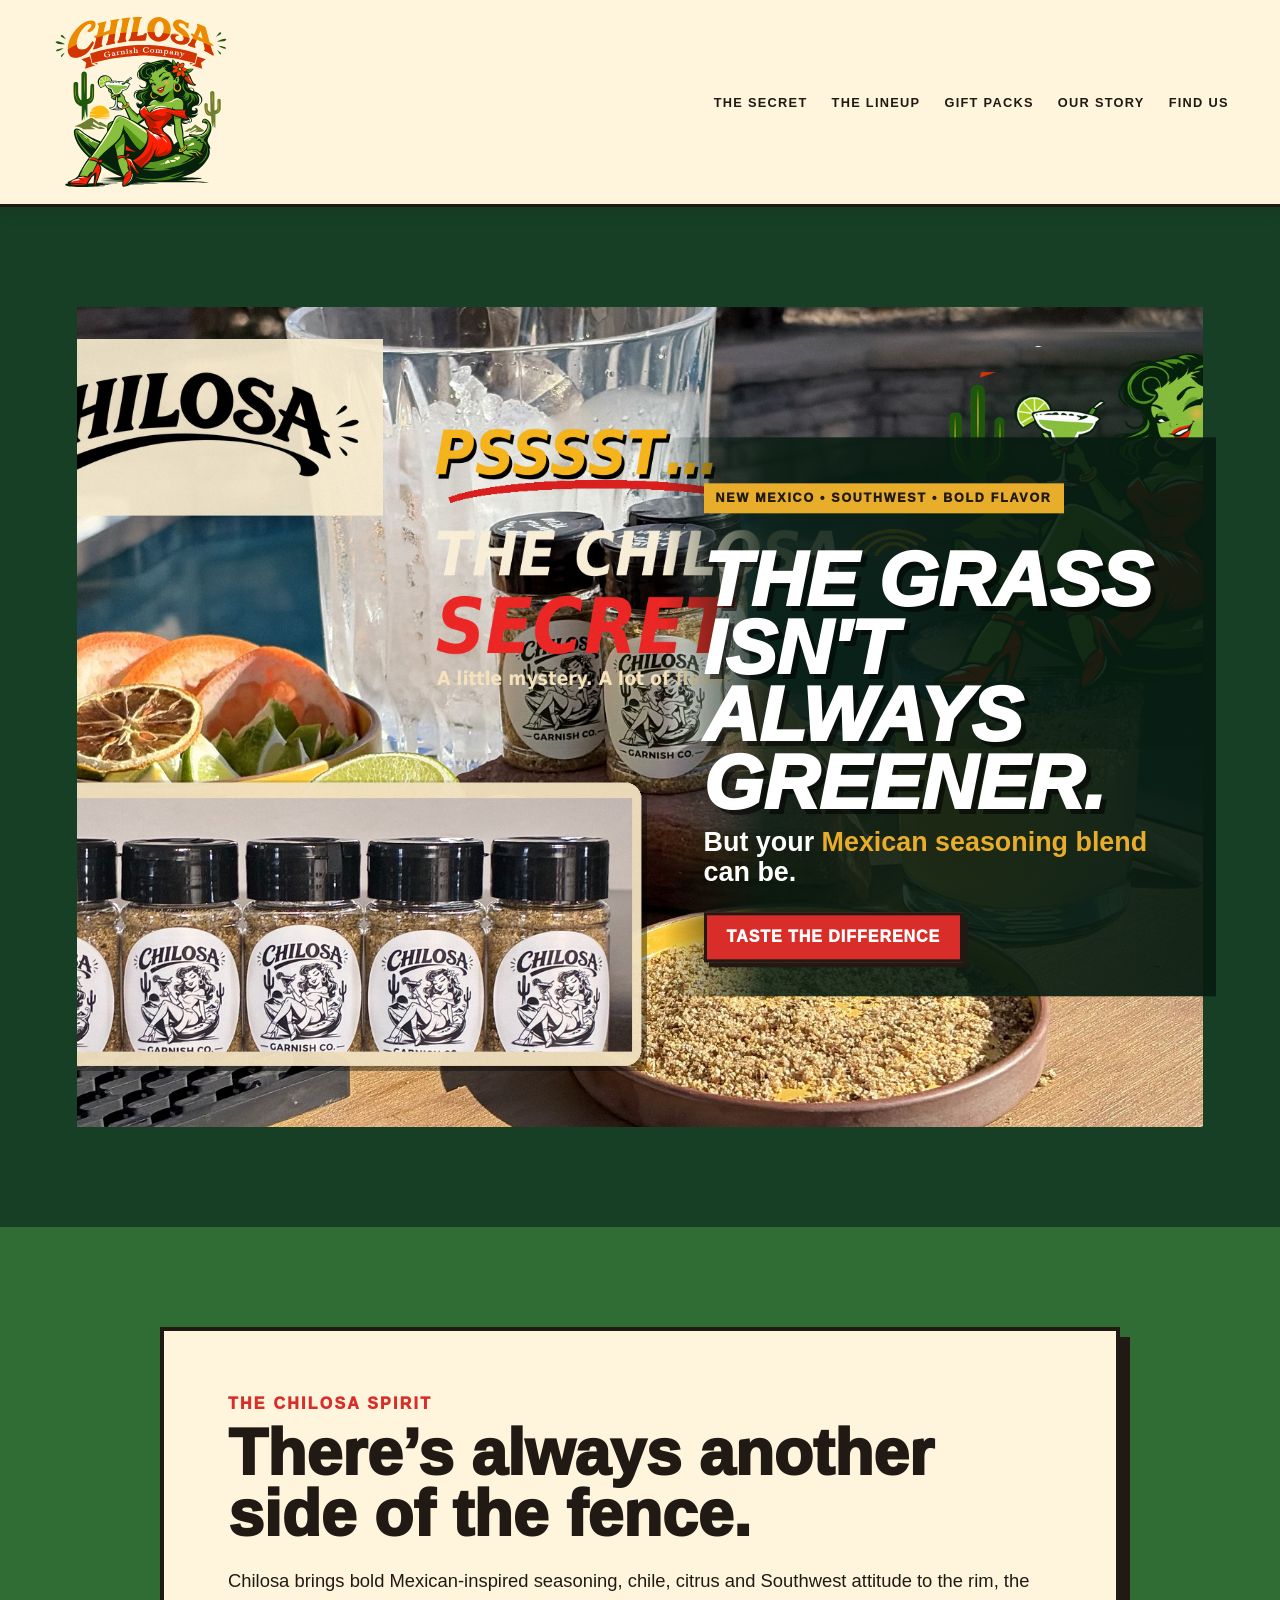
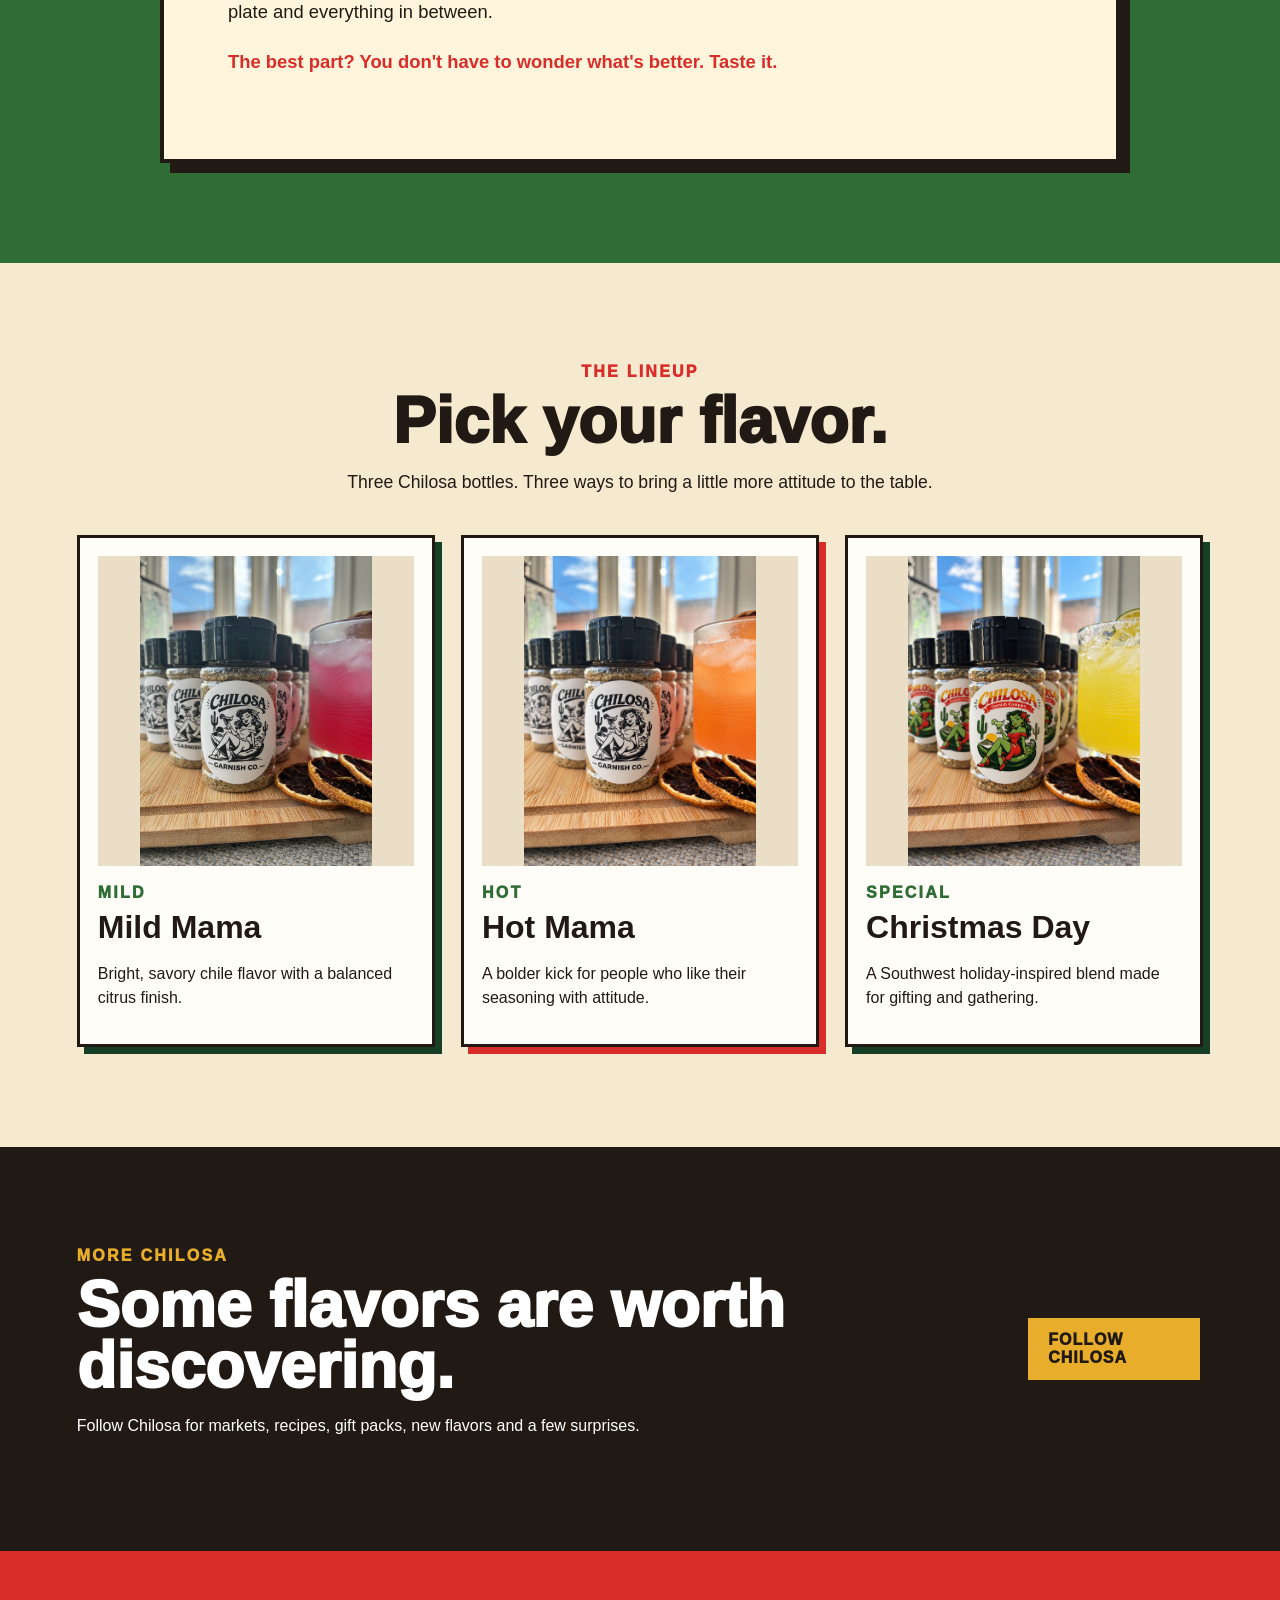
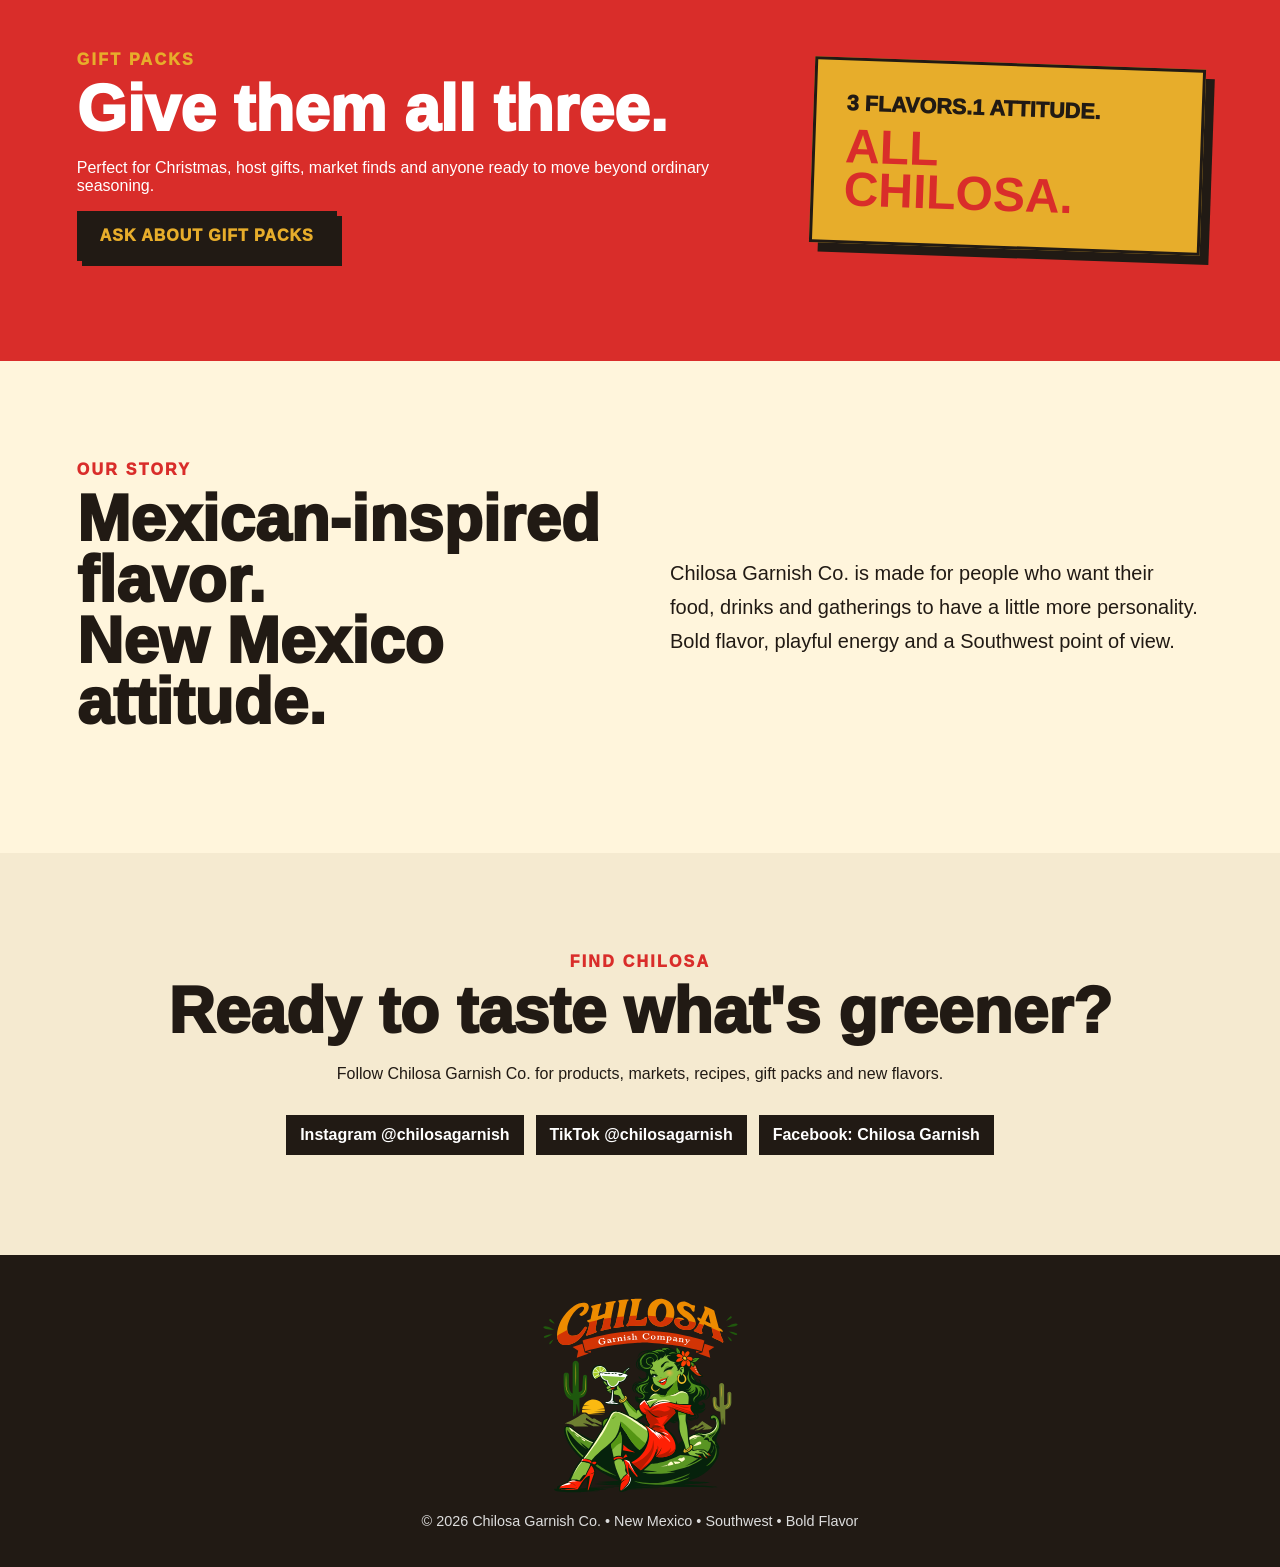
==== index.html @ d948f660 "Add files via upload" ====
<!doctype html>
<html lang="en">
<head>
<meta charset="utf-8"><meta name="viewport" content="width=device-width, initial-scale=1">
<meta name="description" content="Chilosa Garnish Co. — bold Mexican seasoning with New Mexico attitude.">
<title>Chilosa Garnish Co. | The Grass Isn't Always Greener</title>
<link rel="stylesheet" href="styles.css">
</head>
<body id="top">
<header class="site-header">
  <a class="brand" href="#top" aria-label="Chilosa Garnish Co. home"><img src="images/chilosa-logo.svg" alt="Chilosa Garnish Co."></a>
  <button class="menu-toggle" aria-expanded="false" aria-controls="main-nav">Menu</button>
  <nav id="main-nav" class="main-nav">
    <a href="#secret">The Secret</a><a href="#flavors">The Lineup</a><a href="#gifts">Gift Packs</a><a href="#story">Our Story</a><a href="#contact">Find Us</a>
  </nav>
</header>
<main>
<section class="hero" aria-label="Chilosa Garnish Co. introduction">
  <img class="hero-image" src="images/chilosa-mystery-hero.jpg" alt="Chilosa Garnish Co. mystery hero featuring the Chilosa brand and product bottles">
  <div class="hero-overlay">
    <p class="eyebrow">NEW MEXICO • SOUTHWEST • BOLD FLAVOR</p>
    <h1>The grass isn't<br>always greener.</h1>
    <p class="hero-punch">But your <em>Mexican seasoning blend</em> can be.</p>
    <a class="btn btn-red" href="#flavors">Taste the Difference</a>
  </div>
</section>
<section class="secret-section" id="secret">
  <div class="secret-card">
    <p class="kicker">THE CHILOSA SPIRIT</p>
    <h2>There’s always another side of the fence.</h2>
    <p>Chilosa brings bold Mexican-inspired seasoning, chile, citrus and Southwest attitude to the rim, the plate and everything in between.</p>
    <p class="whisper">The best part? You don't have to wonder what's better. Taste it.</p>
  </div>
</section>
<section class="lineup" id="flavors">
  <div class="section-heading"><p class="kicker">THE LINEUP</p><h2>Pick your flavor.</h2><p>Three Chilosa bottles. Three ways to bring a little more attitude to the table.</p></div>
  <div class="products">
    <article class="product-card"><div class="product-image"><img src="images/mild-mama.jpg" alt="Chilosa Mild Mama bottle"></div><span class="tag">MILD</span><h3>Mild Mama</h3><p>Bright, savory chile flavor with a balanced citrus finish.</p></article>
    <article class="product-card featured"><div class="product-image"><img src="images/hot-mama.jpg" alt="Chilosa Hot Mama bottle"></div><span class="tag">HOT</span><h3>Hot Mama</h3><p>A bolder kick for people who like their seasoning with attitude.</p></article>
    <article class="product-card"><div class="product-image"><img src="images/christmas-day.jpg" alt="Chilosa Christmas Day bottle"></div><span class="tag">SPECIAL</span><h3>Christmas Day</h3><p>A Southwest holiday-inspired blend made for gifting and gathering.</p></article>
  </div>
</section>
<section class="mystery-band"><div><p class="kicker">MORE CHILOSA</p><h2>Some flavors are worth discovering.</h2><p>Follow Chilosa for markets, recipes, gift packs, new flavors and a few surprises.</p></div><a class="btn btn-yellow" href="https://www.instagram.com/chilosagarnish">Follow Chilosa</a></section>
<section class="gifts" id="gifts"><div><p class="kicker">GIFT PACKS</p><h2>Give them all three.</h2><p>Perfect for Christmas, host gifts, market finds and anyone ready to move beyond ordinary seasoning.</p><a class="btn btn-dark" href="#contact">Ask About Gift Packs</a></div><div class="gift-note"><span>3 FLAVORS.</span><span>1 ATTITUDE.</span><strong>ALL<br>CHILOSA.</strong></div></section>
<section class="story" id="story"><div><p class="kicker">OUR STORY</p><h2>Mexican-inspired flavor.<br>New Mexico attitude.</h2></div><p>Chilosa Garnish Co. is made for people who want their food, drinks and gatherings to have a little more personality. Bold flavor, playful energy and a Southwest point of view.</p></section>
<section class="contact" id="contact"><p class="kicker">FIND CHILOSA</p><h2>Ready to taste what's greener?</h2><p>Follow Chilosa Garnish Co. for products, markets, recipes, gift packs and new flavors.</p><div class="social-links"><a href="https://www.instagram.com/chilosagarnish">Instagram @chilosagarnish</a><a href="https://www.tiktok.com/@chilosagarnish">TikTok @chilosagarnish</a><a href="https://www.facebook.com/ChilosaGarnish">Facebook: Chilosa Garnish</a></div></section>
</main>
<footer><img src="images/chilosa-logo.svg" alt="Chilosa Garnish Co."><p>© 2026 Chilosa Garnish Co. • New Mexico • Southwest • Bold Flavor</p></footer>
<script>const b=document.querySelector('.menu-toggle'),n=document.querySelector('#main-nav');b.addEventListener('click',()=>{const open=b.getAttribute('aria-expanded')==='true';b.setAttribute('aria-expanded',String(!open));n.classList.toggle('open',!open)});n.querySelectorAll('a').forEach(a=>a.addEventListener('click',()=>{b.setAttribute('aria-expanded','false');n.classList.remove('open')}));</script>
</body></html>
---- styles.css ----
:root{--green:#173f25;--green2:#2f6d35;--red:#d92d2a;--gold:#e7ad2b;--cream:#fff5dc;--paper:#f5ead0;--ink:#211a14;--white:#fffdf7}*{box-sizing:border-box}html{scroll-behavior:smooth}body{margin:0;background:var(--cream);color:var(--ink);font-family:Arial,Helvetica,sans-serif;overflow-x:hidden}img{max-width:100%;display:block}a{color:inherit}.site-header{position:sticky;top:0;z-index:30;display:flex;align-items:center;gap:28px;padding:12px clamp(18px,4vw,64px);background:rgba(255,245,220,.97);border-bottom:3px solid var(--ink);box-shadow:0 4px 16px rgba(33,26,20,.12)}.brand img{width:180px;height:auto}.main-nav{display:flex;align-items:center;justify-content:flex-end;gap:24px;flex:1}.main-nav a{text-decoration:none;font-size:.8rem;font-weight:900;text-transform:uppercase;letter-spacing:.1em}.main-nav a:hover{color:var(--red)}.menu-toggle{display:none;border:2px solid var(--ink);background:var(--gold);font-weight:900;padding:9px 12px;text-transform:uppercase}.hero{position:relative;background:var(--green);min-height:clamp(560px,70vw,820px);display:flex;align-items:stretch}.hero-image{width:100%;height:100%;min-height:inherit;object-fit:cover;object-position:center}.hero-overlay{position:absolute;right:5%;top:50%;transform:translateY(-50%);width:min(43%,620px);padding:34px 38px;background:linear-gradient(90deg,rgba(8,28,17,.02),rgba(8,28,17,.86) 18%,rgba(8,28,17,.94));color:white}.eyebrow,.kicker{font-weight:1000;letter-spacing:.14em;text-transform:uppercase}.eyebrow{display:inline-block;background:var(--gold);color:var(--ink);padding:8px 12px;font-size:.78rem}.hero h1{font-size:clamp(3.2rem,6vw,6.8rem);line-height:.88;margin:20px 0 12px;text-transform:uppercase;font-weight:1000;font-style:italic;text-shadow:5px 5px 0 rgba(0,0,0,.55)}.hero-punch{font-size:clamp(1.2rem,2.1vw,2rem);line-height:1.1;margin:0 0 25px;font-weight:800}.hero-punch em{color:var(--gold);font-style:normal}.btn{display:inline-block;text-decoration:none;font-weight:1000;text-transform:uppercase;letter-spacing:.06em;padding:13px 20px;border:3px solid var(--ink);box-shadow:5px 5px 0 var(--ink)}.btn-red{background:var(--red);color:#fff}.btn-dark{background:var(--ink);color:var(--gold)}.btn-yellow{background:var(--gold);color:var(--ink)}section{padding:clamp(60px,8vw,100px) clamp(20px,6vw,90px)}.secret-section{background:var(--green2)}.secret-card{max-width:960px;margin:auto;background:var(--cream);border:4px solid var(--ink);box-shadow:10px 10px 0 var(--ink);padding:clamp(30px,5vw,65px)}.kicker{color:var(--red);margin:0 0 10px}.secret-card h2,.section-heading h2,.mystery-band h2,.gifts h2,.story h2,.contact h2{font-size:clamp(2.3rem,5vw,5rem);line-height:.95;margin:8px 0 20px;font-weight:1000}.secret-card p:not(.kicker){font-size:1.15rem;line-height:1.7}.whisper{font-weight:900;color:var(--red)}.lineup{background:var(--paper)}.section-heading{text-align:center;max-width:760px;margin:0 auto 42px}.section-heading>p:last-child{font-size:1.1rem}.products{max-width:1160px;margin:auto;display:grid;grid-template-columns:repeat(3,1fr);gap:26px}.product-card{background:var(--white);border:3px solid var(--ink);padding:18px;box-shadow:7px 7px 0 var(--green)}.product-card.featured{box-shadow:7px 7px 0 var(--red)}.product-image{height:310px;background:#eadfc6;display:flex;align-items:center;justify-content:center;overflow:hidden;margin-bottom:18px}.product-image img{width:100%;height:100%;object-fit:contain}.tag{font-weight:1000;letter-spacing:.14em;color:var(--green2)}.product-card h3{font-size:2rem;margin:7px 0}.product-card p{line-height:1.5}.mystery-band{background:var(--ink);color:white;display:flex;align-items:center;justify-content:space-between;gap:35px}.mystery-band .kicker,.gifts .kicker{color:var(--gold)}.gifts{background:var(--red);color:white;display:grid;grid-template-columns:1.4fr .8fr;gap:50px;align-items:center}.gift-note{background:var(--gold);color:var(--ink);padding:30px;border:3px solid var(--ink);box-shadow:9px 9px 0 var(--ink);transform:rotate(2deg);font-weight:1000;font-size:1.35rem}.gift-note strong{display:block;color:var(--red);font-size:3rem;line-height:.9;margin-top:8px}.story{display:grid;grid-template-columns:1fr 1fr;gap:60px;align-items:center}.story>p{font-size:1.25rem;line-height:1.7}.contact{text-align:center;background:var(--paper)}.contact>p:not(.kicker){max-width:720px;margin:15px auto;line-height:1.6}.social-links{display:flex;justify-content:center;gap:12px;flex-wrap:wrap;margin-top:28px}.social-links a{background:var(--ink);color:white;text-decoration:none;padding:11px 14px;font-weight:900}footer{background:var(--ink);color:white;text-align:center;padding:38px 20px}footer img{width:205px;margin:0 auto 15px;filter:none}footer p{margin:0;color:#ddd;font-size:.9rem}@media(max-width:900px){.site-header{flex-wrap:wrap}.brand img{width:155px}.menu-toggle{display:block;margin-left:auto}.main-nav{display:none;order:3;flex-basis:100%;padding:12px 0 4px;justify-content:flex-start;flex-direction:column;align-items:flex-start;gap:15px}.main-nav.open{display:flex}.hero{min-height:720px}.hero-image{object-position:46% center}.hero-overlay{right:4%;left:4%;top:auto;bottom:25px;transform:none;width:auto;padding:24px;background:rgba(8,28,17,.88)}.hero h1{font-size:clamp(3rem,11vw,5rem)}.products{grid-template-columns:1fr 1fr}.story,.gifts{grid-template-columns:1fr}}@media(max-width:600px){.site-header{padding:10px 15px}.brand img{width:142px}.hero{min-height:700px}.hero-image{object-position:43% center}.hero-overlay{bottom:14px;left:12px;right:12px;padding:20px 18px}.eyebrow{font-size:.66rem}.hero h1{font-size:clamp(2.65rem,13vw,4.1rem);margin:15px 0 10px}.hero-punch{font-size:1.15rem}.btn{width:100%;text-align:center}.products{grid-template-columns:1fr}.product-image{height:290px}.mystery-band{display:block}.mystery-band .btn{margin-top:15px;width:auto}.gifts{gap:30px}.gift-note{transform:none}.story{gap:25px}.social-links a{width:100%}}
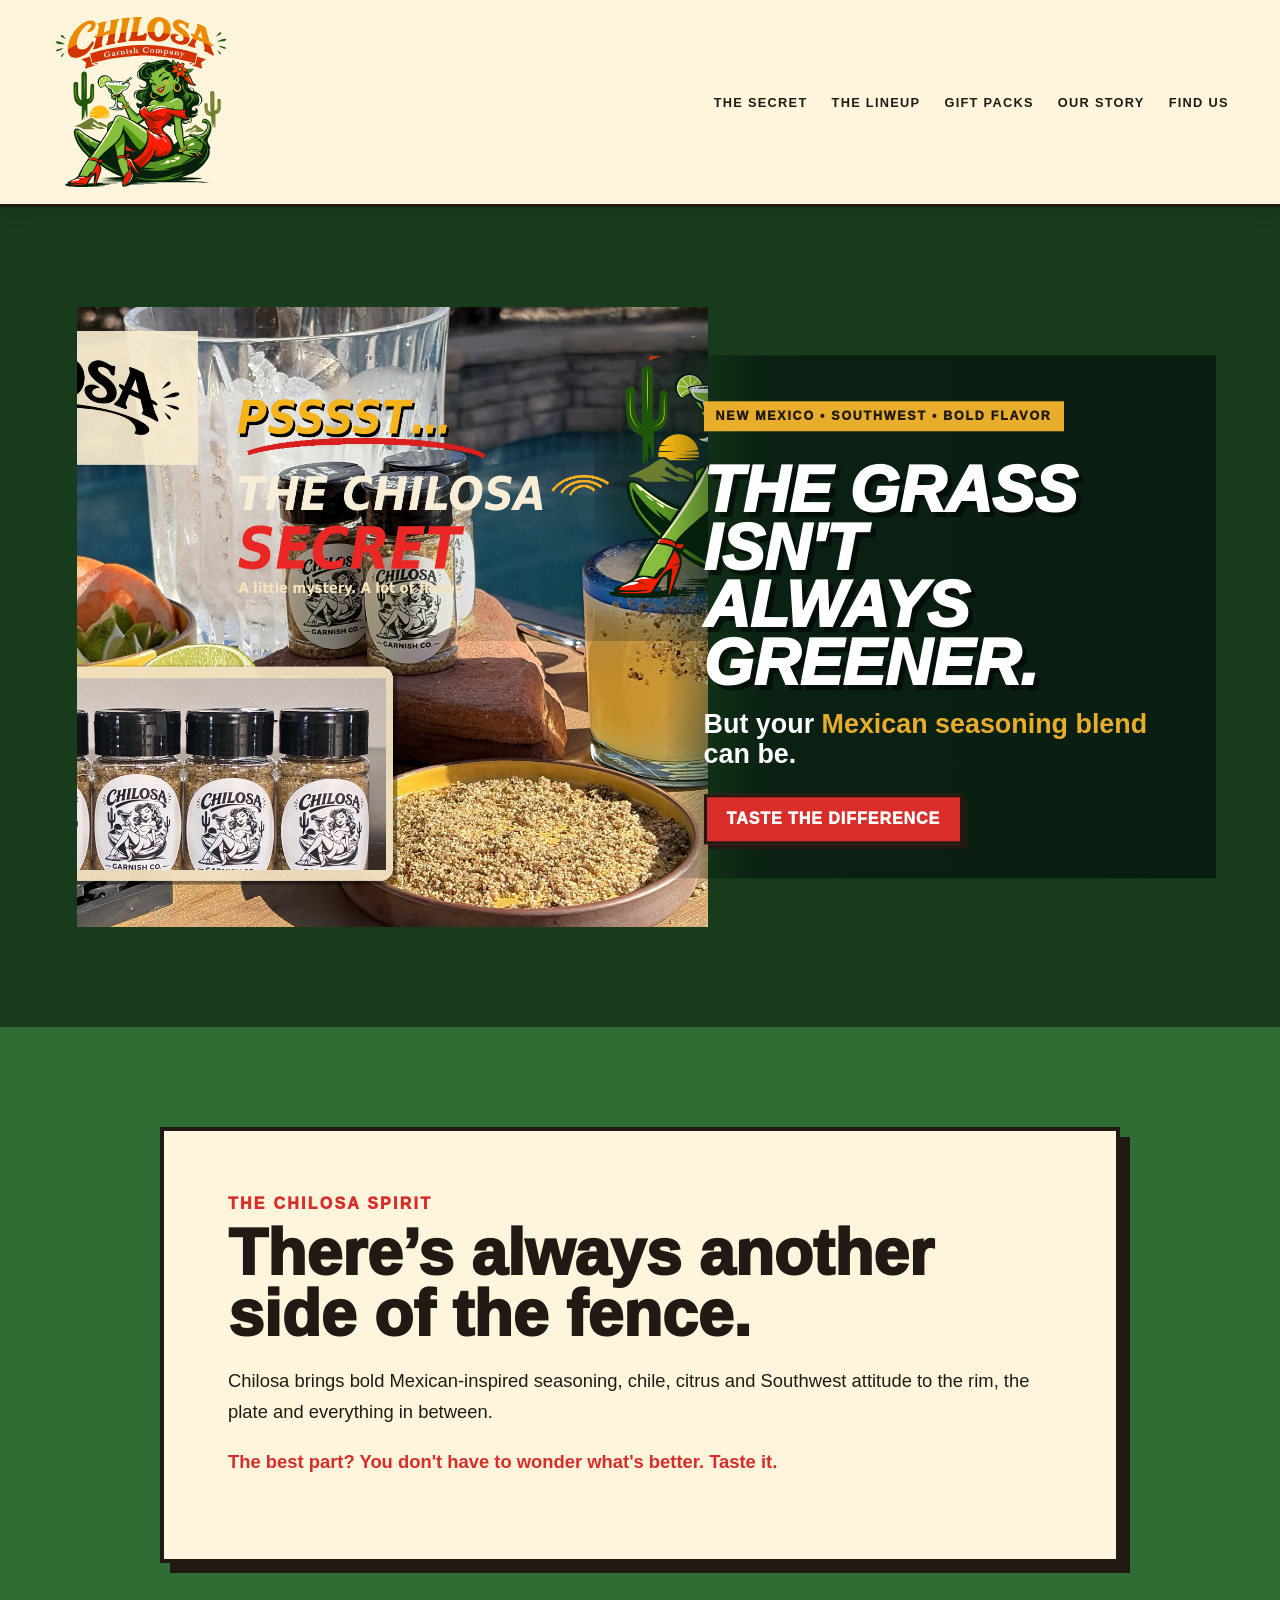
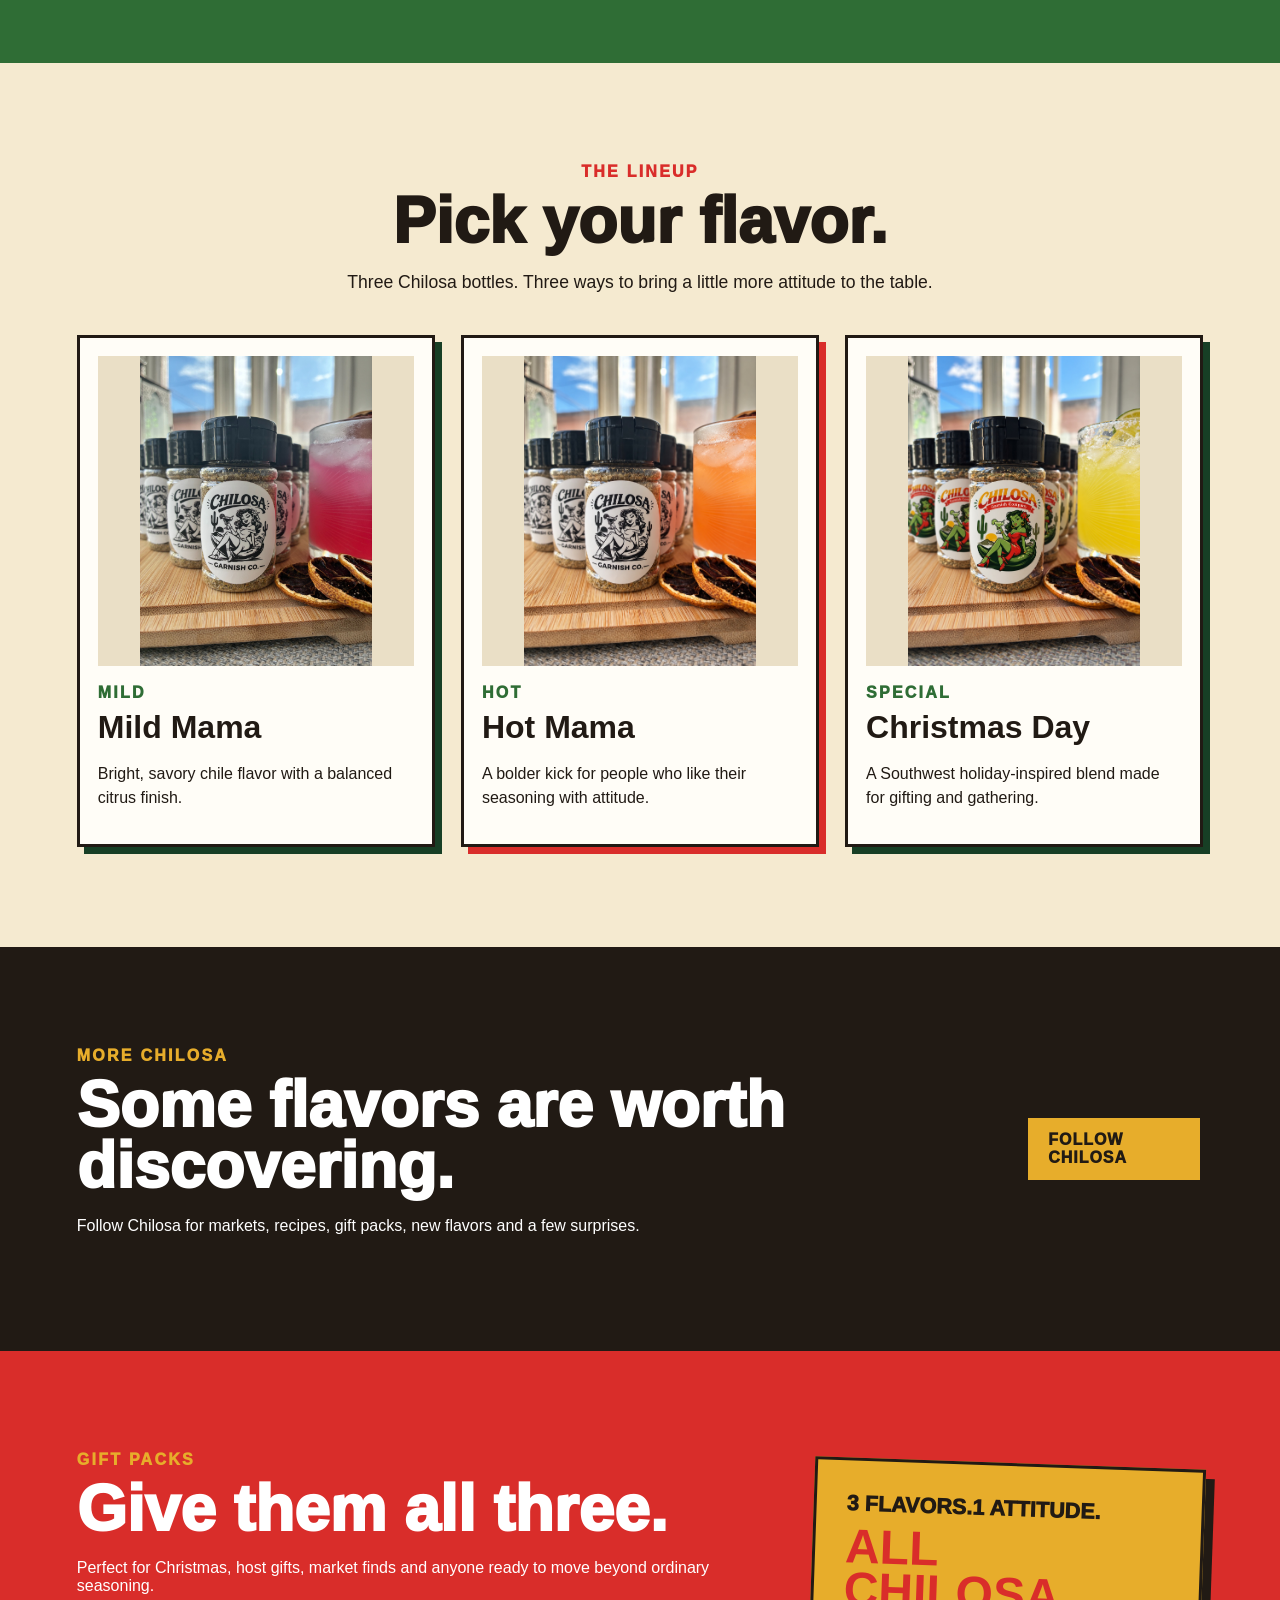
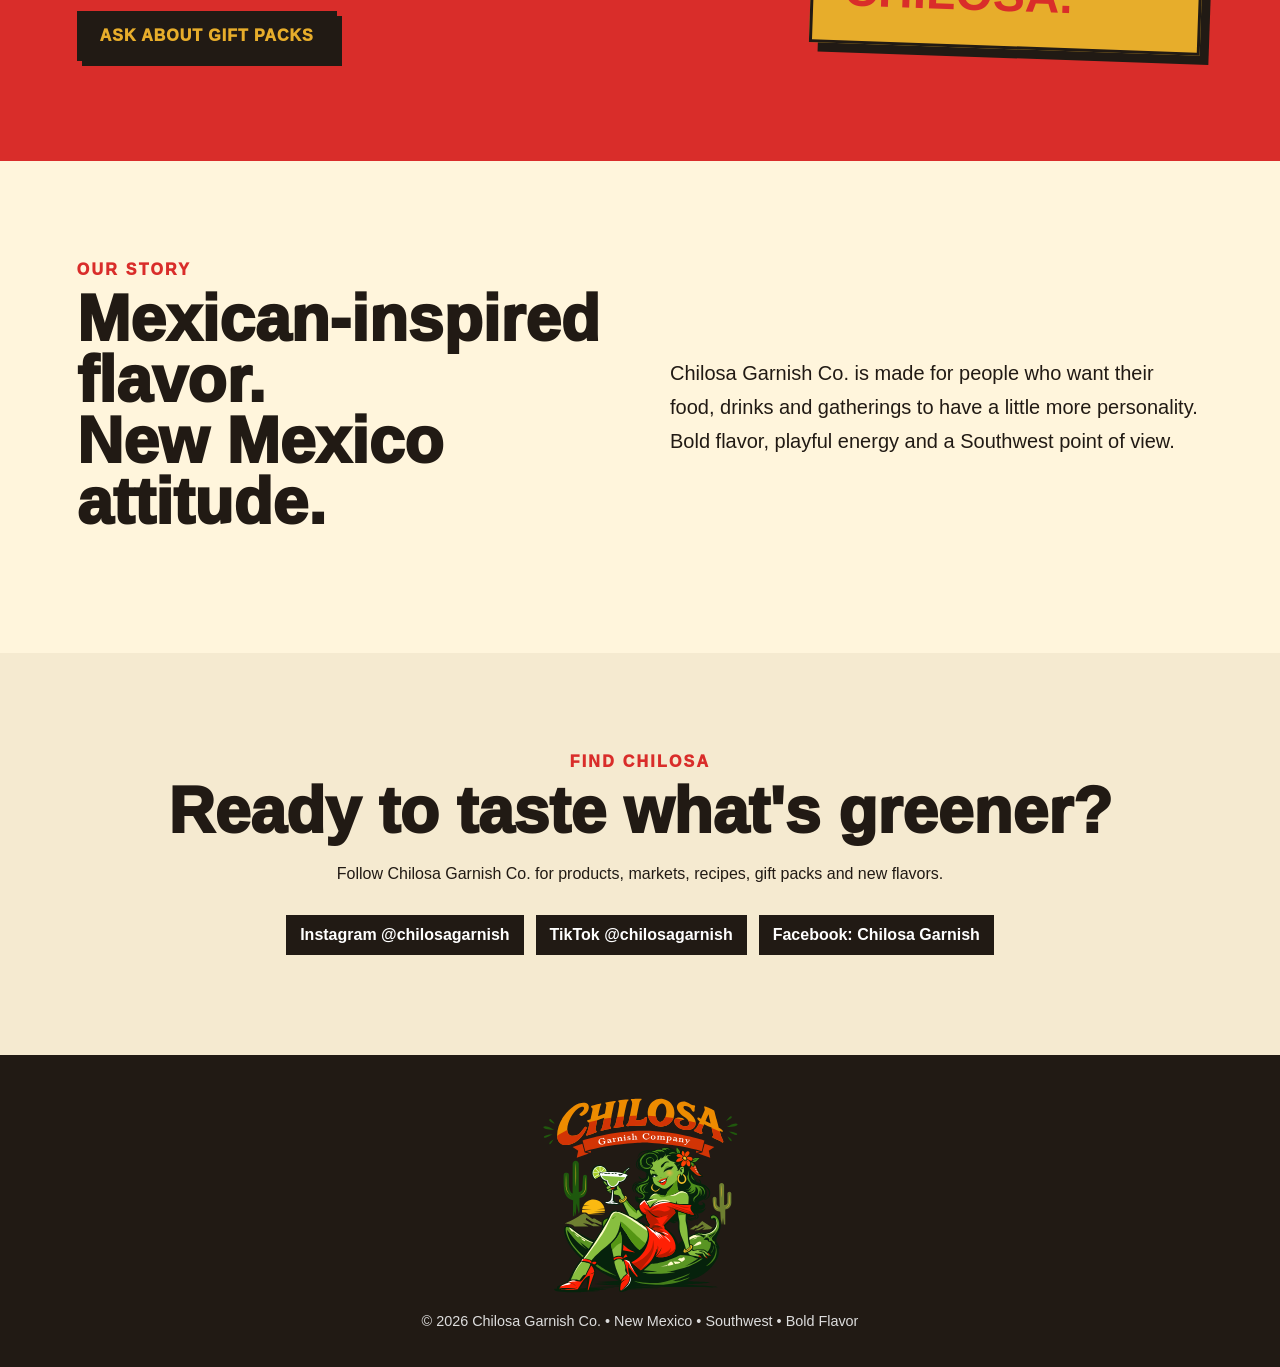
==== commit 96cee49c: "Add files via upload" ====
--- a/index.html
+++ b/index.html
@@ -47,4 +47,17 @@
 </main>
 <footer><img src="images/chilosa-logo.svg" alt="Chilosa Garnish Co."><p>© 2026 Chilosa Garnish Co. • New Mexico • Southwest • Bold Flavor</p></footer>
 <script>const b=document.querySelector('.menu-toggle'),n=document.querySelector('#main-nav');b.addEventListener('click',()=>{const open=b.getAttribute('aria-expanded')==='true';b.setAttribute('aria-expanded',String(!open));n.classList.toggle('open',!open)});n.querySelectorAll('a').forEach(a=>a.addEventListener('click',()=>{b.setAttribute('aria-expanded','false');n.classList.remove('open')}));</script>
-</body></html>
+<script>
+const menuToggle = document.querySelector('.menu-toggle');
+const siteNav = document.querySelector('.site-header nav');
+if (menuToggle && siteNav) {
+  menuToggle.addEventListener('click', () => {
+    const open = siteNav.classList.toggle('is-open');
+    menuToggle.setAttribute('aria-expanded', open ? 'true' : 'false');
+  });
+  siteNav.querySelectorAll('a').forEach(a => a.addEventListener('click', () => {
+    siteNav.classList.remove('is-open');
+    menuToggle.setAttribute('aria-expanded', 'false');
+  }));
+}
+</script></body></html>
--- a/styles.css
+++ b/styles.css
@@ -1 +1,62 @@
 :root{--green:#173f25;--green2:#2f6d35;--red:#d92d2a;--gold:#e7ad2b;--cream:#fff5dc;--paper:#f5ead0;--ink:#211a14;--white:#fffdf7}*{box-sizing:border-box}html{scroll-behavior:smooth}body{margin:0;background:var(--cream);color:var(--ink);font-family:Arial,Helvetica,sans-serif;overflow-x:hidden}img{max-width:100%;display:block}a{color:inherit}.site-header{position:sticky;top:0;z-index:30;display:flex;align-items:center;gap:28px;padding:12px clamp(18px,4vw,64px);background:rgba(255,245,220,.97);border-bottom:3px solid var(--ink);box-shadow:0 4px 16px rgba(33,26,20,.12)}.brand img{width:180px;height:auto}.main-nav{display:flex;align-items:center;justify-content:flex-end;gap:24px;flex:1}.main-nav a{text-decoration:none;font-size:.8rem;font-weight:900;text-transform:uppercase;letter-spacing:.1em}.main-nav a:hover{color:var(--red)}.menu-toggle{display:none;border:2px solid var(--ink);background:var(--gold);font-weight:900;padding:9px 12px;text-transform:uppercase}.hero{position:relative;background:var(--green);min-height:clamp(560px,70vw,820px);display:flex;align-items:stretch}.hero-image{width:100%;height:100%;min-height:inherit;object-fit:cover;object-position:center}.hero-overlay{position:absolute;right:5%;top:50%;transform:translateY(-50%);width:min(43%,620px);padding:34px 38px;background:linear-gradient(90deg,rgba(8,28,17,.02),rgba(8,28,17,.86) 18%,rgba(8,28,17,.94));color:white}.eyebrow,.kicker{font-weight:1000;letter-spacing:.14em;text-transform:uppercase}.eyebrow{display:inline-block;background:var(--gold);color:var(--ink);padding:8px 12px;font-size:.78rem}.hero h1{font-size:clamp(3.2rem,6vw,6.8rem);line-height:.88;margin:20px 0 12px;text-transform:uppercase;font-weight:1000;font-style:italic;text-shadow:5px 5px 0 rgba(0,0,0,.55)}.hero-punch{font-size:clamp(1.2rem,2.1vw,2rem);line-height:1.1;margin:0 0 25px;font-weight:800}.hero-punch em{color:var(--gold);font-style:normal}.btn{display:inline-block;text-decoration:none;font-weight:1000;text-transform:uppercase;letter-spacing:.06em;padding:13px 20px;border:3px solid var(--ink);box-shadow:5px 5px 0 var(--ink)}.btn-red{background:var(--red);color:#fff}.btn-dark{background:var(--ink);color:var(--gold)}.btn-yellow{background:var(--gold);color:var(--ink)}section{padding:clamp(60px,8vw,100px) clamp(20px,6vw,90px)}.secret-section{background:var(--green2)}.secret-card{max-width:960px;margin:auto;background:var(--cream);border:4px solid var(--ink);box-shadow:10px 10px 0 var(--ink);padding:clamp(30px,5vw,65px)}.kicker{color:var(--red);margin:0 0 10px}.secret-card h2,.section-heading h2,.mystery-band h2,.gifts h2,.story h2,.contact h2{font-size:clamp(2.3rem,5vw,5rem);line-height:.95;margin:8px 0 20px;font-weight:1000}.secret-card p:not(.kicker){font-size:1.15rem;line-height:1.7}.whisper{font-weight:900;color:var(--red)}.lineup{background:var(--paper)}.section-heading{text-align:center;max-width:760px;margin:0 auto 42px}.section-heading>p:last-child{font-size:1.1rem}.products{max-width:1160px;margin:auto;display:grid;grid-template-columns:repeat(3,1fr);gap:26px}.product-card{background:var(--white);border:3px solid var(--ink);padding:18px;box-shadow:7px 7px 0 var(--green)}.product-card.featured{box-shadow:7px 7px 0 var(--red)}.product-image{height:310px;background:#eadfc6;display:flex;align-items:center;justify-content:center;overflow:hidden;margin-bottom:18px}.product-image img{width:100%;height:100%;object-fit:contain}.tag{font-weight:1000;letter-spacing:.14em;color:var(--green2)}.product-card h3{font-size:2rem;margin:7px 0}.product-card p{line-height:1.5}.mystery-band{background:var(--ink);color:white;display:flex;align-items:center;justify-content:space-between;gap:35px}.mystery-band .kicker,.gifts .kicker{color:var(--gold)}.gifts{background:var(--red);color:white;display:grid;grid-template-columns:1.4fr .8fr;gap:50px;align-items:center}.gift-note{background:var(--gold);color:var(--ink);padding:30px;border:3px solid var(--ink);box-shadow:9px 9px 0 var(--ink);transform:rotate(2deg);font-weight:1000;font-size:1.35rem}.gift-note strong{display:block;color:var(--red);font-size:3rem;line-height:.9;margin-top:8px}.story{display:grid;grid-template-columns:1fr 1fr;gap:60px;align-items:center}.story>p{font-size:1.25rem;line-height:1.7}.contact{text-align:center;background:var(--paper)}.contact>p:not(.kicker){max-width:720px;margin:15px auto;line-height:1.6}.social-links{display:flex;justify-content:center;gap:12px;flex-wrap:wrap;margin-top:28px}.social-links a{background:var(--ink);color:white;text-decoration:none;padding:11px 14px;font-weight:900}footer{background:var(--ink);color:white;text-align:center;padding:38px 20px}footer img{width:205px;margin:0 auto 15px;filter:none}footer p{margin:0;color:#ddd;font-size:.9rem}@media(max-width:900px){.site-header{flex-wrap:wrap}.brand img{width:155px}.menu-toggle{display:block;margin-left:auto}.main-nav{display:none;order:3;flex-basis:100%;padding:12px 0 4px;justify-content:flex-start;flex-direction:column;align-items:flex-start;gap:15px}.main-nav.open{display:flex}.hero{min-height:720px}.hero-image{object-position:46% center}.hero-overlay{right:4%;left:4%;top:auto;bottom:25px;transform:none;width:auto;padding:24px;background:rgba(8,28,17,.88)}.hero h1{font-size:clamp(3rem,11vw,5rem)}.products{grid-template-columns:1fr 1fr}.story,.gifts{grid-template-columns:1fr}}@media(max-width:600px){.site-header{padding:10px 15px}.brand img{width:142px}.hero{min-height:700px}.hero-image{object-position:43% center}.hero-overlay{bottom:14px;left:12px;right:12px;padding:20px 18px}.eyebrow{font-size:.66rem}.hero h1{font-size:clamp(2.65rem,13vw,4.1rem);margin:15px 0 10px}.hero-punch{font-size:1.15rem}.btn{width:100%;text-align:center}.products{grid-template-columns:1fr}.product-image{height:290px}.mystery-band{display:block}.mystery-band .btn{margin-top:15px;width:auto}.gifts{gap:30px}.gift-note{transform:none}.story{gap:25px}.social-links a{width:100%}}
+
+/* Webmaster responsive pass */
+html,body{overflow-x:hidden}
+body{min-width:0}
+img{max-width:100%;height:auto}
+.site-header{min-height:76px}
+.menu-toggle{display:none;border:3px solid #17130f;background:#ffc52f;color:#17130f;font-size:1.35rem;font-weight:900;padding:8px 12px;cursor:pointer}
+.hero{display:grid;grid-template-columns:minmax(0,1.12fr) minmax(360px,.88fr);min-height:620px;height:auto;background:#173b1b;align-items:stretch}
+.hero-art{grid-column:1;width:100%;height:620px;object-fit:cover;object-position:center}
+.hero-copy{grid-column:2;position:relative;right:auto;top:auto;width:auto;align-self:center;padding:70px 6vw 70px 42px;z-index:2}
+.hero h1{font-size:clamp(3rem,5vw,6.2rem);line-height:.9;margin:18px 0}
+.hero-sub{font-size:clamp(1.1rem,1.7vw,1.6rem);line-height:1.25}
+.hero-actions{margin-top:24px}
+.secret-section,.lineup,.mystery-band,.gifts,.story,.contact{scroll-margin-top:80px}
+.product-card{min-width:0}
+.product-image img{max-height:100%;object-fit:contain}
+.social-links a{word-break:break-word}
+
+@media(max-width:900px){
+  .site-header{padding:10px 5vw;gap:10px;flex-wrap:nowrap}
+  .brand img{width:155px}
+  .menu-toggle{display:block;margin-left:auto}
+  .site-header nav{
+    display:none;position:absolute;left:0;right:0;top:100%;background:#fff7df;
+    border-bottom:4px solid #17130f;padding:14px 5vw;box-shadow:0 8px 18px rgba(0,0,0,.14);
+    flex-direction:column;gap:0;z-index:30
+  }
+  .site-header nav.is-open{display:flex}
+  .site-header nav a{padding:14px 0;border-bottom:1px solid rgba(23,19,15,.18)}
+  .social-mini{display:none}
+  .hero{display:flex;flex-direction:column;min-height:0}
+  .hero-art{order:1;width:100%;height:auto;min-height:0;aspect-ratio:16/10;object-fit:cover;object-position:center}
+  .hero-copy{order:2;padding:42px 7vw 48px;text-align:center;width:100%;background:#173b1b}
+  .hero h1{font-size:clamp(2.55rem,11vw,4.4rem);text-shadow:4px 4px 0 #17130f}
+  .hero-sub{display:block;max-width:520px;margin:0 auto;padding:10px 14px}
+  .hero-actions{justify-content:center}
+  .hero-actions .btn{width:100%;max-width:360px}
+  section{padding:64px 6vw}
+  .products{grid-template-columns:1fr}
+  .product-image{height:340px}
+  .story,.gifts{grid-template-columns:1fr}
+  .secret-card{grid-template-columns:1fr;text-align:center}
+  .stamp{margin:auto}
+  .mystery-band{display:block}
+  .mystery-band .btn{margin-top:20px}
+}
+
+@media(max-width:520px){
+  .brand img{width:135px}
+  .hero-art{aspect-ratio:4/3;object-position:center top}
+  .hero-copy{padding:34px 6vw 42px}
+  .eyebrow{font-size:.68rem;letter-spacing:.1em;padding:8px 10px}
+  .hero h1{font-size:2.7rem}
+  .hero-sub{font-size:1.05rem}
+  .product-image{height:300px}
+  .secret-card{padding:30px 22px}
+  .section-heading h2,.gifts h2,.story h2,.contact h2{font-size:2.6rem}
+  .social-links{flex-direction:column}
+  .social-links a{width:100%}
+  footer img{width:170px}
+}
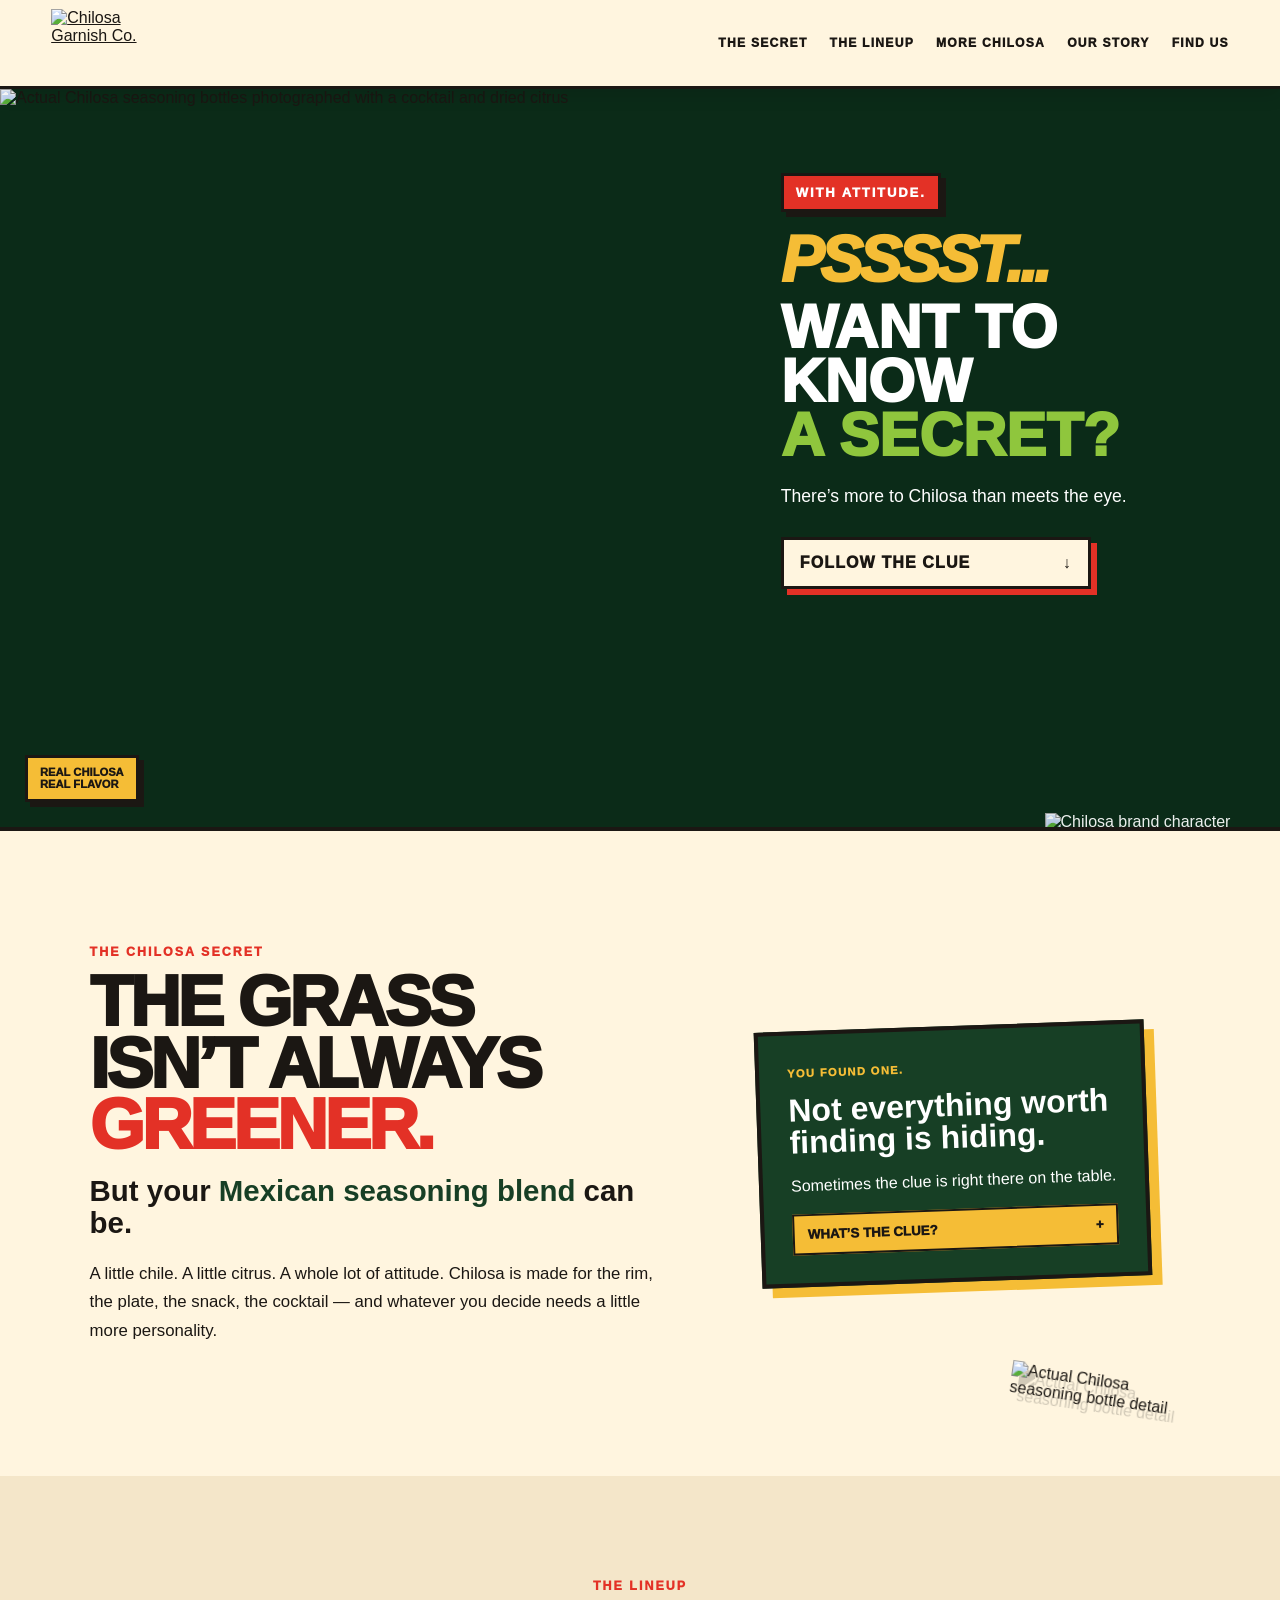
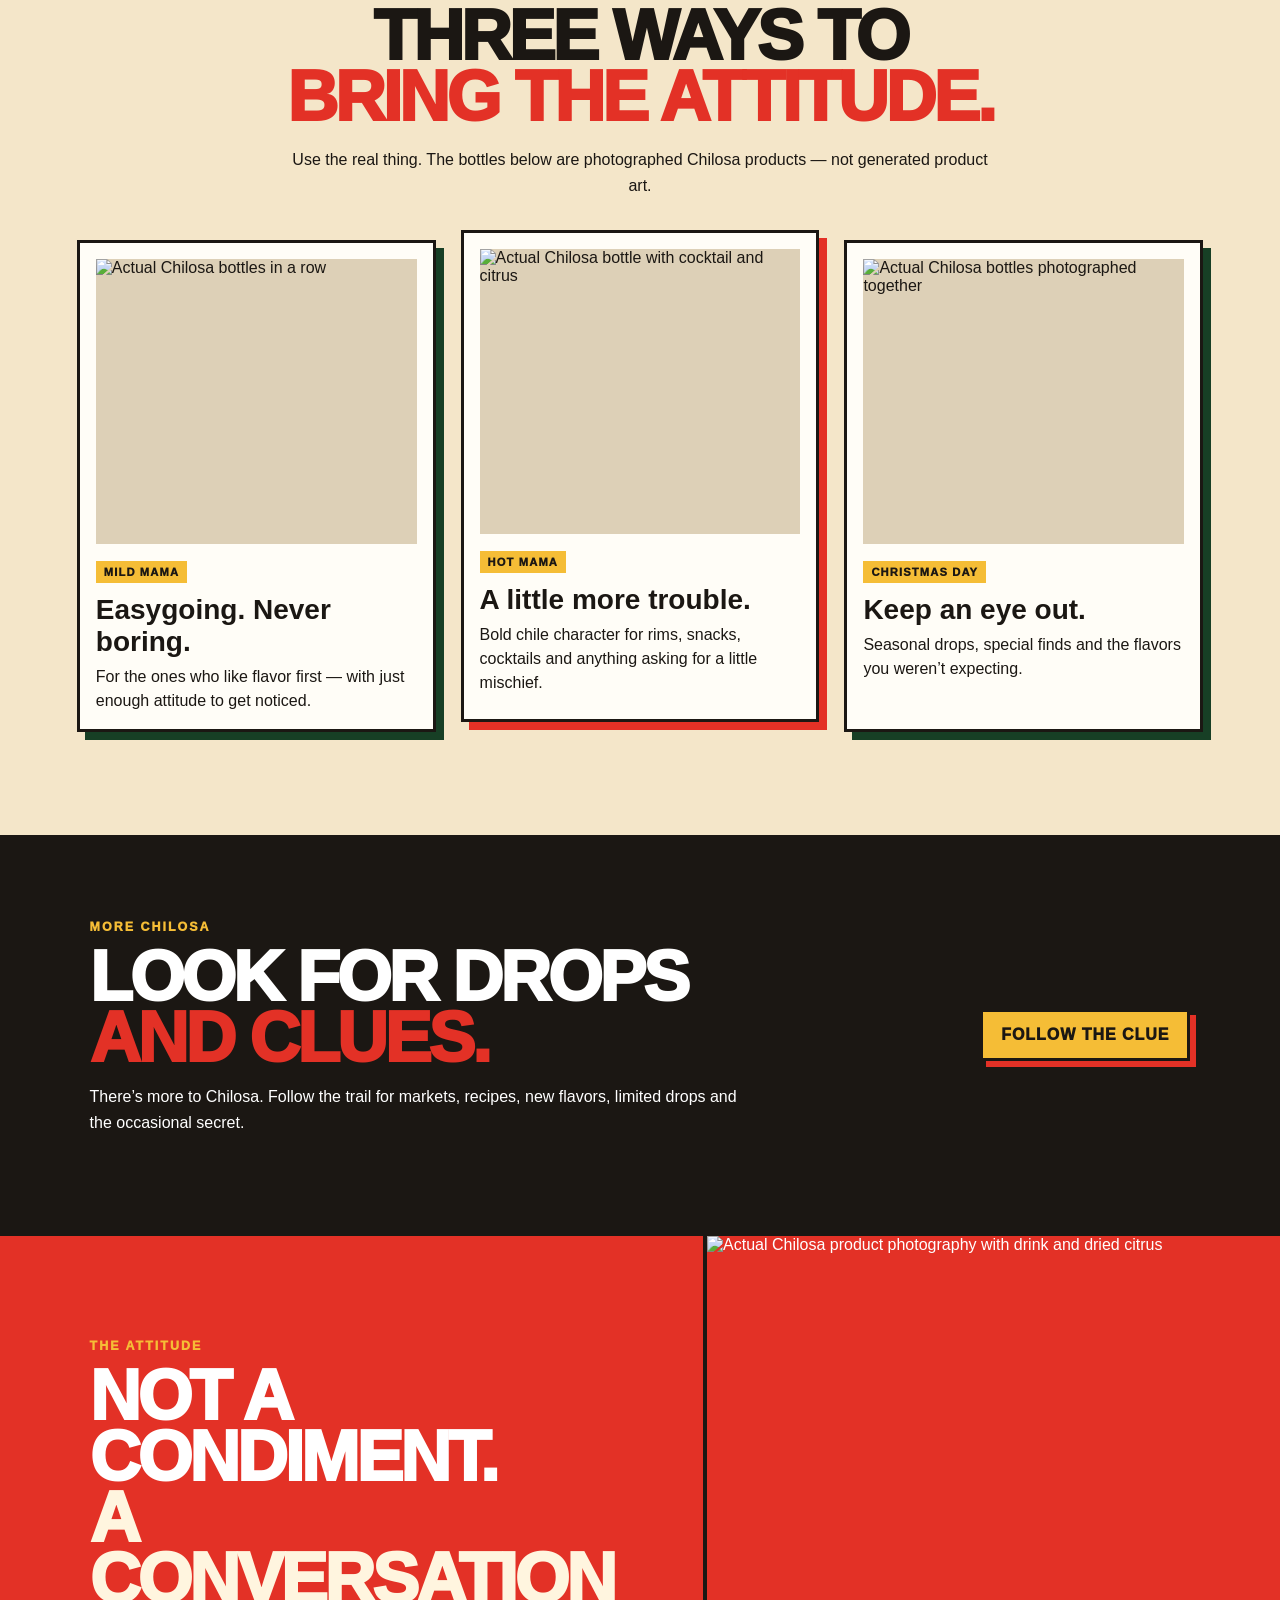
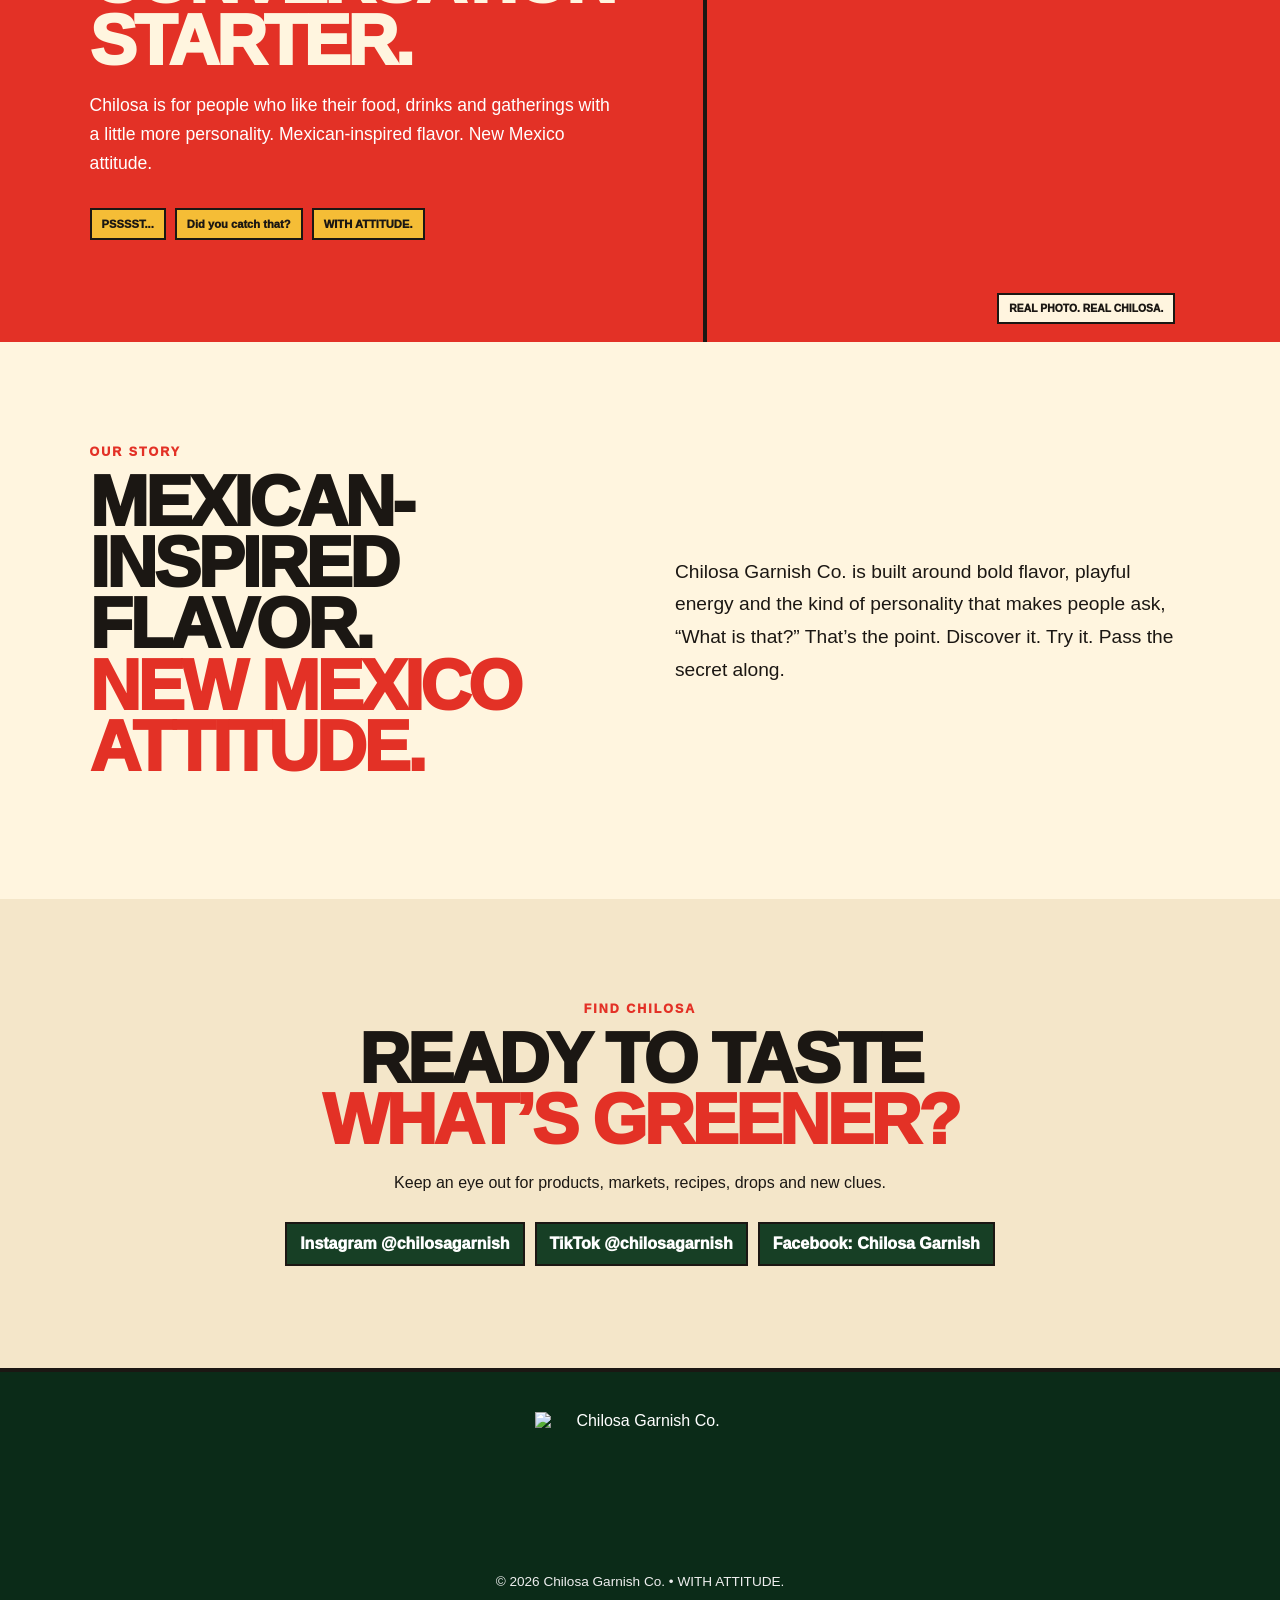
==== commit e5dcad6c: "Add files via upload" ====
--- a/index.html
+++ b/index.html
@@ -1,63 +1,159 @@
 <!doctype html>
 <html lang="en">
 <head>
-<meta charset="utf-8"><meta name="viewport" content="width=device-width, initial-scale=1">
-<meta name="description" content="Chilosa Garnish Co. — bold Mexican seasoning with New Mexico attitude.">
-<title>Chilosa Garnish Co. | The Grass Isn't Always Greener</title>
+<meta charset="utf-8">
+<meta name="viewport" content="width=device-width, initial-scale=1">
+<meta name="description" content="Chilosa Garnish Co. — Mexican-inspired flavor with New Mexico attitude. Discover the secret.">
+<title>Chilosa Garnish Co. | With Attitude</title>
 <link rel="stylesheet" href="styles.css">
 </head>
 <body id="top">
 <header class="site-header">
-  <a class="brand" href="#top" aria-label="Chilosa Garnish Co. home"><img src="images/chilosa-logo.svg" alt="Chilosa Garnish Co."></a>
+  <a class="brand" href="#top" aria-label="Chilosa Garnish Co. home">
+    <img src="images/chilosa-brand.svg" alt="Chilosa Garnish Co.">
+  </a>
   <button class="menu-toggle" aria-expanded="false" aria-controls="main-nav">Menu</button>
-  <nav id="main-nav" class="main-nav">
-    <a href="#secret">The Secret</a><a href="#flavors">The Lineup</a><a href="#gifts">Gift Packs</a><a href="#story">Our Story</a><a href="#contact">Find Us</a>
+  <nav id="main-nav" class="main-nav" aria-label="Primary navigation">
+    <a href="#secret">The Secret</a>
+    <a href="#flavors">The Lineup</a>
+    <a href="#clues">More Chilosa</a>
+    <a href="#story">Our Story</a>
+    <a href="#contact">Find Us</a>
   </nav>
 </header>
+
 <main>
-<section class="hero" aria-label="Chilosa Garnish Co. introduction">
-  <img class="hero-image" src="images/chilosa-mystery-hero.jpg" alt="Chilosa Garnish Co. mystery hero featuring the Chilosa brand and product bottles">
-  <div class="hero-overlay">
-    <p class="eyebrow">NEW MEXICO • SOUTHWEST • BOLD FLAVOR</p>
-    <h1>The grass isn't<br>always greener.</h1>
-    <p class="hero-punch">But your <em>Mexican seasoning blend</em> can be.</p>
-    <a class="btn btn-red" href="#flavors">Taste the Difference</a>
-  </div>
-</section>
-<section class="secret-section" id="secret">
-  <div class="secret-card">
-    <p class="kicker">THE CHILOSA SPIRIT</p>
-    <h2>There’s always another side of the fence.</h2>
-    <p>Chilosa brings bold Mexican-inspired seasoning, chile, citrus and Southwest attitude to the rim, the plate and everything in between.</p>
-    <p class="whisper">The best part? You don't have to wonder what's better. Taste it.</p>
-  </div>
-</section>
-<section class="lineup" id="flavors">
-  <div class="section-heading"><p class="kicker">THE LINEUP</p><h2>Pick your flavor.</h2><p>Three Chilosa bottles. Three ways to bring a little more attitude to the table.</p></div>
-  <div class="products">
-    <article class="product-card"><div class="product-image"><img src="images/mild-mama.jpg" alt="Chilosa Mild Mama bottle"></div><span class="tag">MILD</span><h3>Mild Mama</h3><p>Bright, savory chile flavor with a balanced citrus finish.</p></article>
-    <article class="product-card featured"><div class="product-image"><img src="images/hot-mama.jpg" alt="Chilosa Hot Mama bottle"></div><span class="tag">HOT</span><h3>Hot Mama</h3><p>A bolder kick for people who like their seasoning with attitude.</p></article>
-    <article class="product-card"><div class="product-image"><img src="images/christmas-day.jpg" alt="Chilosa Christmas Day bottle"></div><span class="tag">SPECIAL</span><h3>Christmas Day</h3><p>A Southwest holiday-inspired blend made for gifting and gathering.</p></article>
-  </div>
-</section>
-<section class="mystery-band"><div><p class="kicker">MORE CHILOSA</p><h2>Some flavors are worth discovering.</h2><p>Follow Chilosa for markets, recipes, gift packs, new flavors and a few surprises.</p></div><a class="btn btn-yellow" href="https://www.instagram.com/chilosagarnish">Follow Chilosa</a></section>
-<section class="gifts" id="gifts"><div><p class="kicker">GIFT PACKS</p><h2>Give them all three.</h2><p>Perfect for Christmas, host gifts, market finds and anyone ready to move beyond ordinary seasoning.</p><a class="btn btn-dark" href="#contact">Ask About Gift Packs</a></div><div class="gift-note"><span>3 FLAVORS.</span><span>1 ATTITUDE.</span><strong>ALL<br>CHILOSA.</strong></div></section>
-<section class="story" id="story"><div><p class="kicker">OUR STORY</p><h2>Mexican-inspired flavor.<br>New Mexico attitude.</h2></div><p>Chilosa Garnish Co. is made for people who want their food, drinks and gatherings to have a little more personality. Bold flavor, playful energy and a Southwest point of view.</p></section>
-<section class="contact" id="contact"><p class="kicker">FIND CHILOSA</p><h2>Ready to taste what's greener?</h2><p>Follow Chilosa Garnish Co. for products, markets, recipes, gift packs and new flavors.</p><div class="social-links"><a href="https://www.instagram.com/chilosagarnish">Instagram @chilosagarnish</a><a href="https://www.tiktok.com/@chilosagarnish">TikTok @chilosagarnish</a><a href="https://www.facebook.com/ChilosaGarnish">Facebook: Chilosa Garnish</a></div></section>
+  <section class="hero" aria-label="Chilosa introduction">
+    <div class="hero-photo">
+      <img src="images/chilosa-product-life.jpg" alt="Actual Chilosa seasoning bottles photographed with a cocktail and dried citrus">
+      <span class="photo-stamp">REAL CHILOSA<br>REAL FLAVOR</span>
+    </div>
+    <div class="hero-mystery">
+      <div class="mystery-copy">
+        <p class="attitude">WITH ATTITUDE.</p>
+        <p class="pssst">PSSSST...</p>
+        <h1>Want to know<br><em>a secret?</em></h1>
+        <p class="hero-note">There’s more to Chilosa than meets the eye.</p>
+        <a class="clue-link" href="#secret"><span>Follow the clue</span><b>↓</b></a>
+      </div>
+      <img class="hero-girl" src="images/chilosa-girl.png" alt="Chilosa brand character illustration">
+    </div>
+  </section>
+
+  <section class="campaign" id="secret">
+    <div class="campaign-copy">
+      <p class="kicker">THE CHILOSA SECRET</p>
+      <h2>THE GRASS<br>ISN’T ALWAYS<br><span>GREENER.</span></h2>
+      <p class="campaign-sub">But your <strong>Mexican seasoning blend</strong> can be.</p>
+      <p class="campaign-body">A little chile. A little citrus. A whole lot of attitude. Chilosa is made for the rim, the plate, the snack, the cocktail — and whatever you decide needs a little more personality.</p>
+    </div>
+    <div class="campaign-art">
+      <div class="secret-card">
+        <span class="tiny-clue">YOU FOUND ONE.</span>
+        <h3>Not everything worth finding is hiding.</h3>
+        <p>Sometimes the clue is right there on the table.</p>
+        <button class="reveal" type="button" aria-expanded="false">What’s the clue? <span>+</span></button>
+        <div class="reveal-note" hidden>Chilosa. With attitude. Start with the rim — then see where it takes you.</div>
+      </div>
+      <img src="images/chilosa-bottle-detail.png" alt="Actual Chilosa seasoning bottle detail">
+    </div>
+  </section>
+
+  <section class="lineup" id="flavors">
+    <div class="section-heading">
+      <p class="kicker">THE LINEUP</p>
+      <h2>Three ways to<br><span>bring the attitude.</span></h2>
+      <p>Use the real thing. The bottles below are photographed Chilosa products — not generated product art.</p>
+    </div>
+    <div class="lineup-grid">
+      <article class="lineup-card">
+        <div class="card-photo crop-one"><img src="images/chilosa-bottles.jpg" alt="Actual Chilosa bottles in a row"></div>
+        <span class="tag">MILD MAMA</span>
+        <h3>Easygoing. Never boring.</h3>
+        <p>For the ones who like flavor first — with just enough attitude to get noticed.</p>
+      </article>
+      <article class="lineup-card featured">
+        <div class="card-photo crop-two"><img src="images/chilosa-product-life.jpg" alt="Actual Chilosa bottle with cocktail and citrus"></div>
+        <span class="tag">HOT MAMA</span>
+        <h3>A little more trouble.</h3>
+        <p>Bold chile character for rims, snacks, cocktails and anything asking for a little mischief.</p>
+      </article>
+      <article class="lineup-card">
+        <div class="card-photo crop-three"><img src="images/chilosa-bottles.jpg" alt="Actual Chilosa bottles photographed together"></div>
+        <span class="tag">CHRISTMAS DAY</span>
+        <h3>Keep an eye out.</h3>
+        <p>Seasonal drops, special finds and the flavors you weren’t expecting.</p>
+      </article>
+    </div>
+  </section>
+
+  <section class="clue-band" id="clues">
+    <div>
+      <p class="kicker">MORE CHILOSA</p>
+      <h2>Look for drops<br><span>and clues.</span></h2>
+      <p>There’s more to Chilosa. Follow the trail for markets, recipes, new flavors, limited drops and the occasional secret.</p>
+    </div>
+    <a class="btn btn-yellow" href="https://www.instagram.com/chilosagarnish" target="_blank" rel="noopener">Follow the clue</a>
+  </section>
+
+  <section class="attitude-section">
+    <div class="attitude-panel">
+      <p class="kicker">THE ATTITUDE</p>
+      <h2>Not a condiment.<br><span>A conversation starter.</span></h2>
+      <p>Chilosa is for people who like their food, drinks and gatherings with a little more personality. Mexican-inspired flavor. New Mexico attitude.</p>
+      <div class="mini-clues"><span>PSSSST...</span><span>Did you catch that?</span><span>WITH ATTITUDE.</span></div>
+    </div>
+    <div class="photo-frame">
+      <img src="images/chilosa-product-life.jpg" alt="Actual Chilosa product photography with drink and dried citrus">
+      <span>REAL PHOTO. REAL CHILOSA.</span>
+    </div>
+  </section>
+
+  <section class="story" id="story">
+    <div>
+      <p class="kicker">OUR STORY</p>
+      <h2>Mexican-inspired flavor.<br><span>New Mexico attitude.</span></h2>
+    </div>
+    <p>Chilosa Garnish Co. is built around bold flavor, playful energy and the kind of personality that makes people ask, “What is that?” That’s the point. Discover it. Try it. Pass the secret along.</p>
+  </section>
+
+  <section class="contact" id="contact">
+    <p class="kicker">FIND CHILOSA</p>
+    <h2>Ready to taste<br><span>what’s greener?</span></h2>
+    <p>Keep an eye out for products, markets, recipes, drops and new clues.</p>
+    <div class="social-links">
+      <a href="https://www.instagram.com/chilosagarnish" target="_blank" rel="noopener">Instagram @chilosagarnish</a>
+      <a href="https://www.tiktok.com/@chilosagarnish" target="_blank" rel="noopener">TikTok @chilosagarnish</a>
+      <a href="https://www.facebook.com/ChilosaGarnish" target="_blank" rel="noopener">Facebook: Chilosa Garnish</a>
+    </div>
+  </section>
 </main>
-<footer><img src="images/chilosa-logo.svg" alt="Chilosa Garnish Co."><p>© 2026 Chilosa Garnish Co. • New Mexico • Southwest • Bold Flavor</p></footer>
-<script>const b=document.querySelector('.menu-toggle'),n=document.querySelector('#main-nav');b.addEventListener('click',()=>{const open=b.getAttribute('aria-expanded')==='true';b.setAttribute('aria-expanded',String(!open));n.classList.toggle('open',!open)});n.querySelectorAll('a').forEach(a=>a.addEventListener('click',()=>{b.setAttribute('aria-expanded','false');n.classList.remove('open')}));</script>
+
+<footer>
+  <img src="images/chilosa-brand.svg" alt="Chilosa Garnish Co.">
+  <p>© 2026 Chilosa Garnish Co. • WITH ATTITUDE.</p>
+</footer>
+
 <script>
-const menuToggle = document.querySelector('.menu-toggle');
-const siteNav = document.querySelector('.site-header nav');
-if (menuToggle && siteNav) {
-  menuToggle.addEventListener('click', () => {
-    const open = siteNav.classList.toggle('is-open');
-    menuToggle.setAttribute('aria-expanded', open ? 'true' : 'false');
-  });
-  siteNav.querySelectorAll('a').forEach(a => a.addEventListener('click', () => {
-    siteNav.classList.remove('is-open');
-    menuToggle.setAttribute('aria-expanded', 'false');
-  }));
-}
-</script></body></html>
+const toggle=document.querySelector('.menu-toggle');
+const nav=document.querySelector('#main-nav');
+toggle.addEventListener('click',()=>{
+  const open=toggle.getAttribute('aria-expanded')==='true';
+  toggle.setAttribute('aria-expanded',String(!open));
+  nav.classList.toggle('is-open',!open);
+});
+nav.querySelectorAll('a').forEach(a=>a.addEventListener('click',()=>{
+  nav.classList.remove('is-open');
+  toggle.setAttribute('aria-expanded','false');
+}));
+const reveal=document.querySelector('.reveal');
+const note=document.querySelector('.reveal-note');
+reveal.addEventListener('click',()=>{
+  const open=reveal.getAttribute('aria-expanded')==='true';
+  reveal.setAttribute('aria-expanded',String(!open));
+  note.hidden=open;
+  reveal.querySelector('span').textContent=open?'+':'−';
+});
+</script>
+</body>
+</html>
--- a/styles.css
+++ b/styles.css
@@ -1,62 +1 @@
-:root{--green:#173f25;--green2:#2f6d35;--red:#d92d2a;--gold:#e7ad2b;--cream:#fff5dc;--paper:#f5ead0;--ink:#211a14;--white:#fffdf7}*{box-sizing:border-box}html{scroll-behavior:smooth}body{margin:0;background:var(--cream);color:var(--ink);font-family:Arial,Helvetica,sans-serif;overflow-x:hidden}img{max-width:100%;display:block}a{color:inherit}.site-header{position:sticky;top:0;z-index:30;display:flex;align-items:center;gap:28px;padding:12px clamp(18px,4vw,64px);background:rgba(255,245,220,.97);border-bottom:3px solid var(--ink);box-shadow:0 4px 16px rgba(33,26,20,.12)}.brand img{width:180px;height:auto}.main-nav{display:flex;align-items:center;justify-content:flex-end;gap:24px;flex:1}.main-nav a{text-decoration:none;font-size:.8rem;font-weight:900;text-transform:uppercase;letter-spacing:.1em}.main-nav a:hover{color:var(--red)}.menu-toggle{display:none;border:2px solid var(--ink);background:var(--gold);font-weight:900;padding:9px 12px;text-transform:uppercase}.hero{position:relative;background:var(--green);min-height:clamp(560px,70vw,820px);display:flex;align-items:stretch}.hero-image{width:100%;height:100%;min-height:inherit;object-fit:cover;object-position:center}.hero-overlay{position:absolute;right:5%;top:50%;transform:translateY(-50%);width:min(43%,620px);padding:34px 38px;background:linear-gradient(90deg,rgba(8,28,17,.02),rgba(8,28,17,.86) 18%,rgba(8,28,17,.94));color:white}.eyebrow,.kicker{font-weight:1000;letter-spacing:.14em;text-transform:uppercase}.eyebrow{display:inline-block;background:var(--gold);color:var(--ink);padding:8px 12px;font-size:.78rem}.hero h1{font-size:clamp(3.2rem,6vw,6.8rem);line-height:.88;margin:20px 0 12px;text-transform:uppercase;font-weight:1000;font-style:italic;text-shadow:5px 5px 0 rgba(0,0,0,.55)}.hero-punch{font-size:clamp(1.2rem,2.1vw,2rem);line-height:1.1;margin:0 0 25px;font-weight:800}.hero-punch em{color:var(--gold);font-style:normal}.btn{display:inline-block;text-decoration:none;font-weight:1000;text-transform:uppercase;letter-spacing:.06em;padding:13px 20px;border:3px solid var(--ink);box-shadow:5px 5px 0 var(--ink)}.btn-red{background:var(--red);color:#fff}.btn-dark{background:var(--ink);color:var(--gold)}.btn-yellow{background:var(--gold);color:var(--ink)}section{padding:clamp(60px,8vw,100px) clamp(20px,6vw,90px)}.secret-section{background:var(--green2)}.secret-card{max-width:960px;margin:auto;background:var(--cream);border:4px solid var(--ink);box-shadow:10px 10px 0 var(--ink);padding:clamp(30px,5vw,65px)}.kicker{color:var(--red);margin:0 0 10px}.secret-card h2,.section-heading h2,.mystery-band h2,.gifts h2,.story h2,.contact h2{font-size:clamp(2.3rem,5vw,5rem);line-height:.95;margin:8px 0 20px;font-weight:1000}.secret-card p:not(.kicker){font-size:1.15rem;line-height:1.7}.whisper{font-weight:900;color:var(--red)}.lineup{background:var(--paper)}.section-heading{text-align:center;max-width:760px;margin:0 auto 42px}.section-heading>p:last-child{font-size:1.1rem}.products{max-width:1160px;margin:auto;display:grid;grid-template-columns:repeat(3,1fr);gap:26px}.product-card{background:var(--white);border:3px solid var(--ink);padding:18px;box-shadow:7px 7px 0 var(--green)}.product-card.featured{box-shadow:7px 7px 0 var(--red)}.product-image{height:310px;background:#eadfc6;display:flex;align-items:center;justify-content:center;overflow:hidden;margin-bottom:18px}.product-image img{width:100%;height:100%;object-fit:contain}.tag{font-weight:1000;letter-spacing:.14em;color:var(--green2)}.product-card h3{font-size:2rem;margin:7px 0}.product-card p{line-height:1.5}.mystery-band{background:var(--ink);color:white;display:flex;align-items:center;justify-content:space-between;gap:35px}.mystery-band .kicker,.gifts .kicker{color:var(--gold)}.gifts{background:var(--red);color:white;display:grid;grid-template-columns:1.4fr .8fr;gap:50px;align-items:center}.gift-note{background:var(--gold);color:var(--ink);padding:30px;border:3px solid var(--ink);box-shadow:9px 9px 0 var(--ink);transform:rotate(2deg);font-weight:1000;font-size:1.35rem}.gift-note strong{display:block;color:var(--red);font-size:3rem;line-height:.9;margin-top:8px}.story{display:grid;grid-template-columns:1fr 1fr;gap:60px;align-items:center}.story>p{font-size:1.25rem;line-height:1.7}.contact{text-align:center;background:var(--paper)}.contact>p:not(.kicker){max-width:720px;margin:15px auto;line-height:1.6}.social-links{display:flex;justify-content:center;gap:12px;flex-wrap:wrap;margin-top:28px}.social-links a{background:var(--ink);color:white;text-decoration:none;padding:11px 14px;font-weight:900}footer{background:var(--ink);color:white;text-align:center;padding:38px 20px}footer img{width:205px;margin:0 auto 15px;filter:none}footer p{margin:0;color:#ddd;font-size:.9rem}@media(max-width:900px){.site-header{flex-wrap:wrap}.brand img{width:155px}.menu-toggle{display:block;margin-left:auto}.main-nav{display:none;order:3;flex-basis:100%;padding:12px 0 4px;justify-content:flex-start;flex-direction:column;align-items:flex-start;gap:15px}.main-nav.open{display:flex}.hero{min-height:720px}.hero-image{object-position:46% center}.hero-overlay{right:4%;left:4%;top:auto;bottom:25px;transform:none;width:auto;padding:24px;background:rgba(8,28,17,.88)}.hero h1{font-size:clamp(3rem,11vw,5rem)}.products{grid-template-columns:1fr 1fr}.story,.gifts{grid-template-columns:1fr}}@media(max-width:600px){.site-header{padding:10px 15px}.brand img{width:142px}.hero{min-height:700px}.hero-image{object-position:43% center}.hero-overlay{bottom:14px;left:12px;right:12px;padding:20px 18px}.eyebrow{font-size:.66rem}.hero h1{font-size:clamp(2.65rem,13vw,4.1rem);margin:15px 0 10px}.hero-punch{font-size:1.15rem}.btn{width:100%;text-align:center}.products{grid-template-columns:1fr}.product-image{height:290px}.mystery-band{display:block}.mystery-band .btn{margin-top:15px;width:auto}.gifts{gap:30px}.gift-note{transform:none}.story{gap:25px}.social-links a{width:100%}}
-
-/* Webmaster responsive pass */
-html,body{overflow-x:hidden}
-body{min-width:0}
-img{max-width:100%;height:auto}
-.site-header{min-height:76px}
-.menu-toggle{display:none;border:3px solid #17130f;background:#ffc52f;color:#17130f;font-size:1.35rem;font-weight:900;padding:8px 12px;cursor:pointer}
-.hero{display:grid;grid-template-columns:minmax(0,1.12fr) minmax(360px,.88fr);min-height:620px;height:auto;background:#173b1b;align-items:stretch}
-.hero-art{grid-column:1;width:100%;height:620px;object-fit:cover;object-position:center}
-.hero-copy{grid-column:2;position:relative;right:auto;top:auto;width:auto;align-self:center;padding:70px 6vw 70px 42px;z-index:2}
-.hero h1{font-size:clamp(3rem,5vw,6.2rem);line-height:.9;margin:18px 0}
-.hero-sub{font-size:clamp(1.1rem,1.7vw,1.6rem);line-height:1.25}
-.hero-actions{margin-top:24px}
-.secret-section,.lineup,.mystery-band,.gifts,.story,.contact{scroll-margin-top:80px}
-.product-card{min-width:0}
-.product-image img{max-height:100%;object-fit:contain}
-.social-links a{word-break:break-word}
-
-@media(max-width:900px){
-  .site-header{padding:10px 5vw;gap:10px;flex-wrap:nowrap}
-  .brand img{width:155px}
-  .menu-toggle{display:block;margin-left:auto}
-  .site-header nav{
-    display:none;position:absolute;left:0;right:0;top:100%;background:#fff7df;
-    border-bottom:4px solid #17130f;padding:14px 5vw;box-shadow:0 8px 18px rgba(0,0,0,.14);
-    flex-direction:column;gap:0;z-index:30
-  }
-  .site-header nav.is-open{display:flex}
-  .site-header nav a{padding:14px 0;border-bottom:1px solid rgba(23,19,15,.18)}
-  .social-mini{display:none}
-  .hero{display:flex;flex-direction:column;min-height:0}
-  .hero-art{order:1;width:100%;height:auto;min-height:0;aspect-ratio:16/10;object-fit:cover;object-position:center}
-  .hero-copy{order:2;padding:42px 7vw 48px;text-align:center;width:100%;background:#173b1b}
-  .hero h1{font-size:clamp(2.55rem,11vw,4.4rem);text-shadow:4px 4px 0 #17130f}
-  .hero-sub{display:block;max-width:520px;margin:0 auto;padding:10px 14px}
-  .hero-actions{justify-content:center}
-  .hero-actions .btn{width:100%;max-width:360px}
-  section{padding:64px 6vw}
-  .products{grid-template-columns:1fr}
-  .product-image{height:340px}
-  .story,.gifts{grid-template-columns:1fr}
-  .secret-card{grid-template-columns:1fr;text-align:center}
-  .stamp{margin:auto}
-  .mystery-band{display:block}
-  .mystery-band .btn{margin-top:20px}
-}
-
-@media(max-width:520px){
-  .brand img{width:135px}
-  .hero-art{aspect-ratio:4/3;object-position:center top}
-  .hero-copy{padding:34px 6vw 42px}
-  .eyebrow{font-size:.68rem;letter-spacing:.1em;padding:8px 10px}
-  .hero h1{font-size:2.7rem}
-  .hero-sub{font-size:1.05rem}
-  .product-image{height:300px}
-  .secret-card{padding:30px 22px}
-  .section-heading h2,.gifts h2,.story h2,.contact h2{font-size:2.6rem}
-  .social-links{flex-direction:column}
-  .social-links a{width:100%}
-  footer img{width:170px}
-}
+:root{--green:#0b2b18;--green2:#173f25;--lime:#8fc63d;--red:#e33126;--orange:#f39a13;--gold:#f5bd36;--cream:#fff5df;--paper:#f4e6c9;--ink:#1b1713;--white:#fffdf7}*{box-sizing:border-box}html{scroll-behavior:smooth}body{margin:0;background:var(--cream);color:var(--ink);font-family:Arial,Helvetica,sans-serif;overflow-x:hidden}img{display:block;max-width:100%}a{color:inherit}.site-header{position:sticky;top:0;z-index:50;display:flex;align-items:center;gap:22px;padding:9px clamp(14px,4vw,58px);background:rgba(255,245,223,.97);border-bottom:3px solid var(--ink);box-shadow:0 5px 18px rgba(0,0,0,.12)}.brand{display:block;width:118px;flex:none}.brand img{width:100%;height:68px;object-fit:contain;object-position:left center}.main-nav{display:flex;align-items:center;justify-content:flex-end;gap:22px;flex:1}.main-nav a{font-size:.76rem;font-weight:1000;letter-spacing:.1em;text-transform:uppercase;text-decoration:none}.main-nav a:hover{color:var(--red)}.menu-toggle{display:none;border:2px solid var(--ink);background:var(--gold);padding:9px 12px;font-weight:1000;text-transform:uppercase}.hero{display:grid;grid-template-columns:1.12fr .88fr;min-height:clamp(590px,58vw,760px);background:var(--green);border-bottom:4px solid var(--ink)}.hero-photo{position:relative;min-height:100%;overflow:hidden}.hero-photo>img{width:100%;height:100%;object-fit:cover;object-position:center 52%}.photo-stamp{position:absolute;left:25px;bottom:25px;background:var(--gold);border:3px solid var(--ink);padding:9px 12px;font-weight:1000;font-size:.7rem;line-height:1.05;box-shadow:5px 5px 0 var(--ink)}.hero-mystery{position:relative;overflow:hidden;background:var(--green);color:white;padding:clamp(34px,5vw,75px);display:flex;align-items:flex-start;justify-content:center}.mystery-copy{position:relative;z-index:2;max-width:500px;margin-top:20px}.attitude{display:inline-block;margin:0 0 18px;background:var(--red);padding:9px 12px;border:3px solid var(--ink);box-shadow:5px 5px 0 var(--ink);font-weight:1000;letter-spacing:.14em;font-size:.82rem}.pssst{font-weight:1000;font-style:italic;color:var(--gold);font-size:clamp(2.5rem,5vw,5rem);line-height:.8;margin:5px 0 15px;letter-spacing:-.06em}.hero h1{font-size:clamp(2.6rem,4.7vw,5.5rem);line-height:.9;text-transform:uppercase;margin:0 0 20px;font-weight:1000}.hero h1 em{color:var(--lime);font-style:normal}.hero-note{font-size:1.1rem;line-height:1.45;max-width:360px}.clue-link{display:flex;align-items:center;justify-content:space-between;width:min(310px,100%);margin-top:28px;background:var(--cream);color:var(--ink);padding:14px 16px;border:3px solid var(--ink);box-shadow:6px 6px 0 var(--red);font-weight:1000;text-transform:uppercase;letter-spacing:.07em;text-decoration:none}.hero-girl{position:absolute;width:min(45%,330px);right:-18px;bottom:-22px;opacity:.92;pointer-events:none}.campaign{display:grid;grid-template-columns:1.1fr .9fr;gap:45px;padding:clamp(65px,8vw,110px) clamp(20px,7vw,100px);background:var(--cream);align-items:center}.kicker{margin:0 0 12px;color:var(--red);font-size:.78rem;font-weight:1000;letter-spacing:.16em;text-transform:uppercase}.campaign h2,.section-heading h2,.clue-band h2,.attitude-panel h2,.story h2,.contact h2{font-size:clamp(2.7rem,5.5vw,6.2rem);line-height:.87;margin:0 0 20px;font-weight:1000;text-transform:uppercase;letter-spacing:-.045em}.campaign h2 span,.section-heading h2 span,.clue-band h2 span,.attitude-panel h2 span,.story h2 span,.contact h2 span{color:var(--red)}.campaign-sub{font-size:clamp(1.25rem,2.3vw,2rem);line-height:1.1;margin:0 0 20px;font-weight:900}.campaign-sub strong{color:var(--green2)}.campaign-body{max-width:680px;line-height:1.7;font-size:1.05rem}.campaign-art{position:relative;min-height:440px;display:flex;align-items:center;justify-content:center}.secret-card{position:relative;z-index:3;width:min(390px,90%);background:var(--green2);color:white;border:4px solid var(--ink);padding:28px;box-shadow:10px 10px 0 var(--gold);transform:rotate(-2deg)}.tiny-clue{color:var(--gold);font-weight:1000;letter-spacing:.12em;font-size:.7rem}.secret-card h3{font-size:2rem;line-height:1;margin:13px 0}.secret-card p{line-height:1.5}.reveal{border:2px solid var(--ink);background:var(--gold);color:var(--ink);padding:11px 13px;font-weight:1000;text-transform:uppercase;cursor:pointer;width:100%;text-align:left}.reveal span{float:right}.reveal-note{padding-top:14px;line-height:1.45;color:var(--cream)}.campaign-art>img{position:absolute;right:-10px;bottom:-35px;width:190px;transform:rotate(8deg);filter:drop-shadow(8px 8px 0 rgba(0,0,0,.18))}.lineup{background:var(--paper);padding:clamp(65px,8vw,105px) clamp(20px,6vw,90px)}.section-heading{text-align:center;max-width:850px;margin:0 auto 42px}.section-heading>p:last-child{line-height:1.6;max-width:720px;margin:0 auto}.lineup-grid{max-width:1180px;margin:auto;display:grid;grid-template-columns:repeat(3,1fr);gap:25px}.lineup-card{background:var(--white);border:3px solid var(--ink);padding:16px;box-shadow:8px 8px 0 var(--green2)}.lineup-card.featured{box-shadow:8px 8px 0 var(--red);transform:translateY(-10px)}.card-photo{height:285px;overflow:hidden;background:#ddd0b7;margin-bottom:17px}.card-photo img{width:100%;height:100%;object-fit:cover}.crop-one img{object-position:center 47%}.crop-two img{object-position:center 44%}.crop-three img{object-position:center 62%}.tag{display:inline-block;background:var(--gold);padding:5px 8px;font-weight:1000;letter-spacing:.1em;font-size:.7rem}.lineup-card h3{font-size:1.75rem;margin:11px 0 7px}.lineup-card p{line-height:1.5;margin:0}.clue-band{background:var(--ink);color:white;display:flex;align-items:center;justify-content:space-between;gap:35px;padding:clamp(55px,7vw,85px) clamp(20px,7vw,100px)}.clue-band .kicker{color:var(--gold)}.clue-band h2{margin-bottom:12px}.clue-band>div{max-width:700px}.clue-band p:not(.kicker){line-height:1.6;max-width:650px}.btn{display:inline-block;text-decoration:none;padding:14px 18px;border:3px solid var(--ink);box-shadow:6px 6px 0 var(--red);font-weight:1000;text-transform:uppercase;letter-spacing:.06em;white-space:nowrap}.btn-yellow{background:var(--gold);color:var(--ink)}.attitude-section{display:grid;grid-template-columns:1fr .85fr;gap:0;background:var(--red);color:white;padding:0}.attitude-panel{padding:clamp(60px,8vw,105px) clamp(20px,7vw,100px)}.attitude-panel .kicker{color:var(--gold)}.attitude-panel h2 span{color:var(--cream)}.attitude-panel>p:not(.kicker){font-size:1.1rem;line-height:1.65;max-width:650px}.mini-clues{display:flex;gap:9px;flex-wrap:wrap;margin-top:30px}.mini-clues span{border:2px solid var(--ink);background:var(--gold);color:var(--ink);padding:8px 10px;font-size:.7rem;font-weight:1000}.photo-frame{position:relative;min-height:520px;overflow:hidden;border-left:4px solid var(--ink)}.photo-frame img{width:100%;height:100%;object-fit:cover}.photo-frame span{position:absolute;right:18px;bottom:18px;background:var(--cream);color:var(--ink);padding:8px 10px;border:2px solid var(--ink);font-size:.65rem;font-weight:1000}.story{display:grid;grid-template-columns:1fr 1fr;gap:70px;align-items:center;padding:clamp(65px,8vw,105px) clamp(20px,7vw,100px);background:var(--cream)}.story>p{font-size:1.2rem;line-height:1.7;margin:0}.contact{text-align:center;background:var(--paper);padding:clamp(65px,8vw,105px) clamp(20px,6vw,90px)}.contact>p:not(.kicker){max-width:680px;margin:0 auto 26px;line-height:1.6}.social-links{display:flex;justify-content:center;gap:10px;flex-wrap:wrap}.social-links a{background:var(--green2);color:white;text-decoration:none;padding:11px 13px;font-weight:1000;border:2px solid var(--ink)}footer{background:var(--green);color:white;text-align:center;padding:40px 20px;border-top:4px solid var(--ink)}footer img{width:210px;height:150px;object-fit:contain;margin:0 auto 12px}footer p{margin:0;font-size:.85rem;color:#eee}@media(max-width:900px){.main-nav{gap:15px}.hero{grid-template-columns:1fr;min-height:0}.hero-photo{height:58vw;min-height:360px;max-height:560px}.hero-mystery{min-height:520px}.hero-girl{width:230px;right:-5px;bottom:-10px}.campaign,.attitude-section{grid-template-columns:1fr}.campaign-art{min-height:420px}.lineup-grid{grid-template-columns:1fr 1fr}.lineup-card.featured{transform:none}.photo-frame{border-left:0;border-top:4px solid var(--ink);min-height:480px}.story{grid-template-columns:1fr;gap:30px}}@media(max-width:700px){.site-header{padding:8px 13px}.brand{width:96px}.brand img{height:58px}.menu-toggle{display:block;margin-left:auto}.main-nav{display:none;order:3;flex-basis:100%;padding:10px 0 5px;flex-direction:column;align-items:flex-start;gap:12px}.main-nav.is-open{display:flex}.hero-photo{height:82vw;min-height:330px}.hero-photo>img{object-position:center 48%}.photo-stamp{left:12px;bottom:12px;font-size:.58rem}.hero-mystery{min-height:540px;padding:28px 18px}.mystery-copy{margin-top:5px}.attitude{font-size:.68rem}.pssst{font-size:3.1rem}.hero h1{font-size:clamp(2.5rem,13vw,4.4rem)}.hero-note{font-size:1rem;max-width:260px}.hero-girl{width:205px;right:-20px;bottom:-16px;opacity:.8}.clue-link{width:260px}.campaign{padding:62px 18px}.campaign h2,.section-heading h2,.clue-band h2,.attitude-panel h2,.story h2,.contact h2{font-size:clamp(2.7rem,12vw,4.6rem)}.campaign-art{min-height:410px}.campaign-art>img{width:145px;right:-8px;bottom:-22px}.secret-card{width:92%;padding:23px}.lineup{padding:62px 15px}.lineup-grid{grid-template-columns:1fr}.card-photo{height:320px}.clue-band{display:block;padding:60px 18px}.clue-band .btn{margin-top:20px;white-space:normal;width:100%;text-align:center}.attitude-panel{padding:62px 18px}.photo-frame{min-height:430px}.story{padding:62px 18px}.contact{padding:62px 18px}.social-links a{width:100%}.btn{white-space:normal}}@media(prefers-reduced-motion:reduce){html{scroll-behavior:auto}}
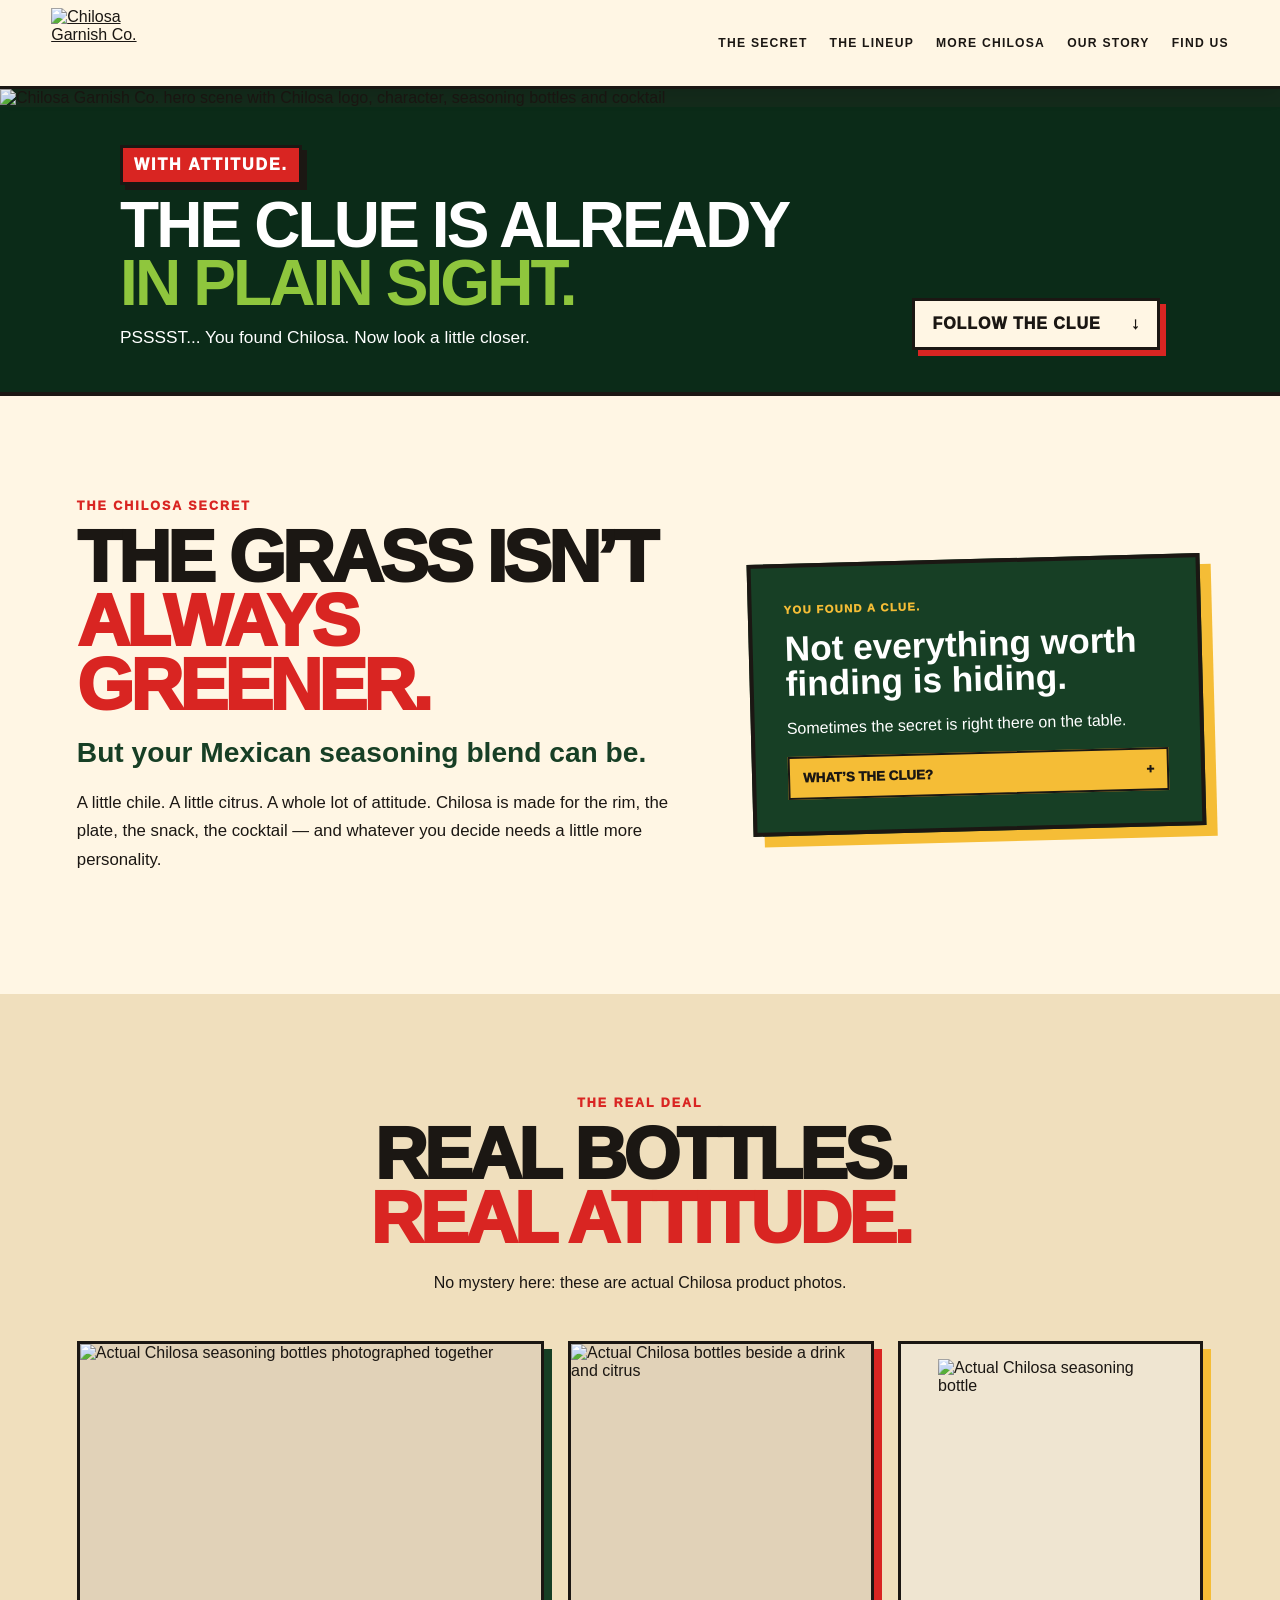
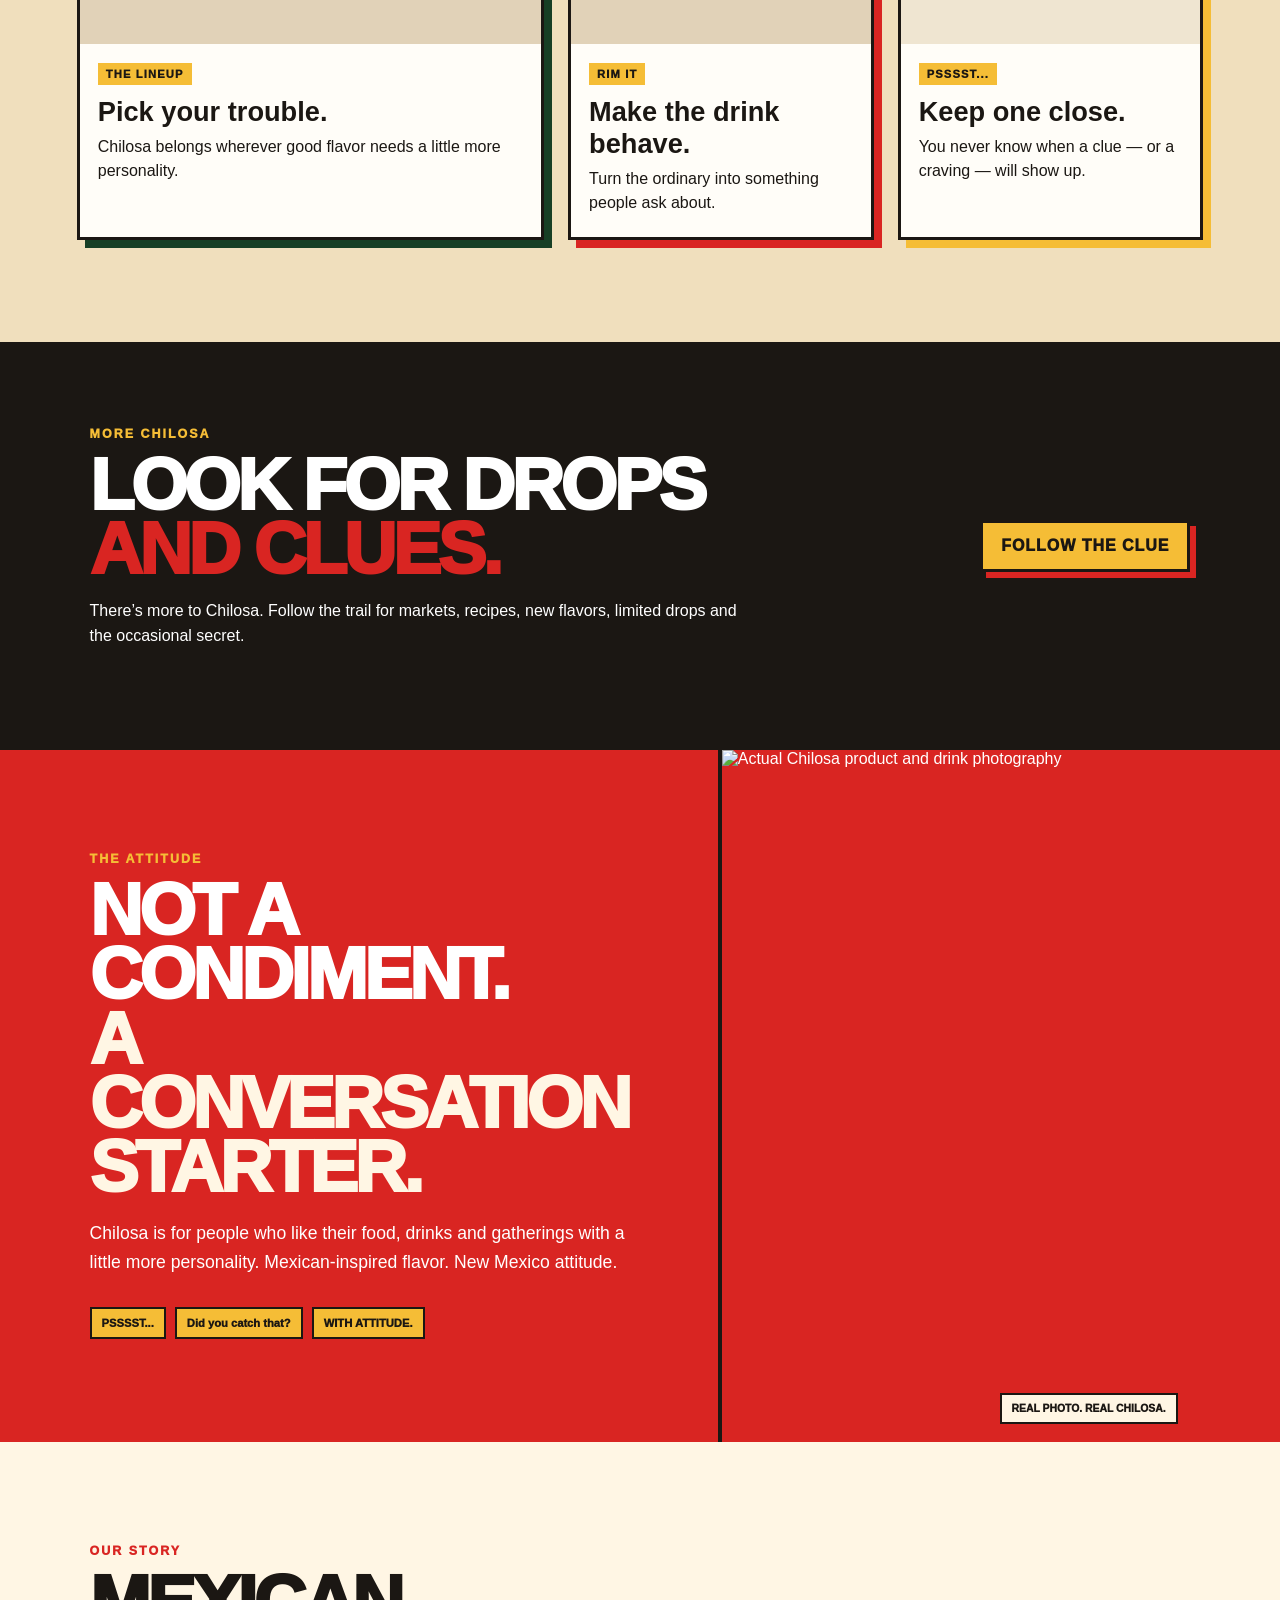
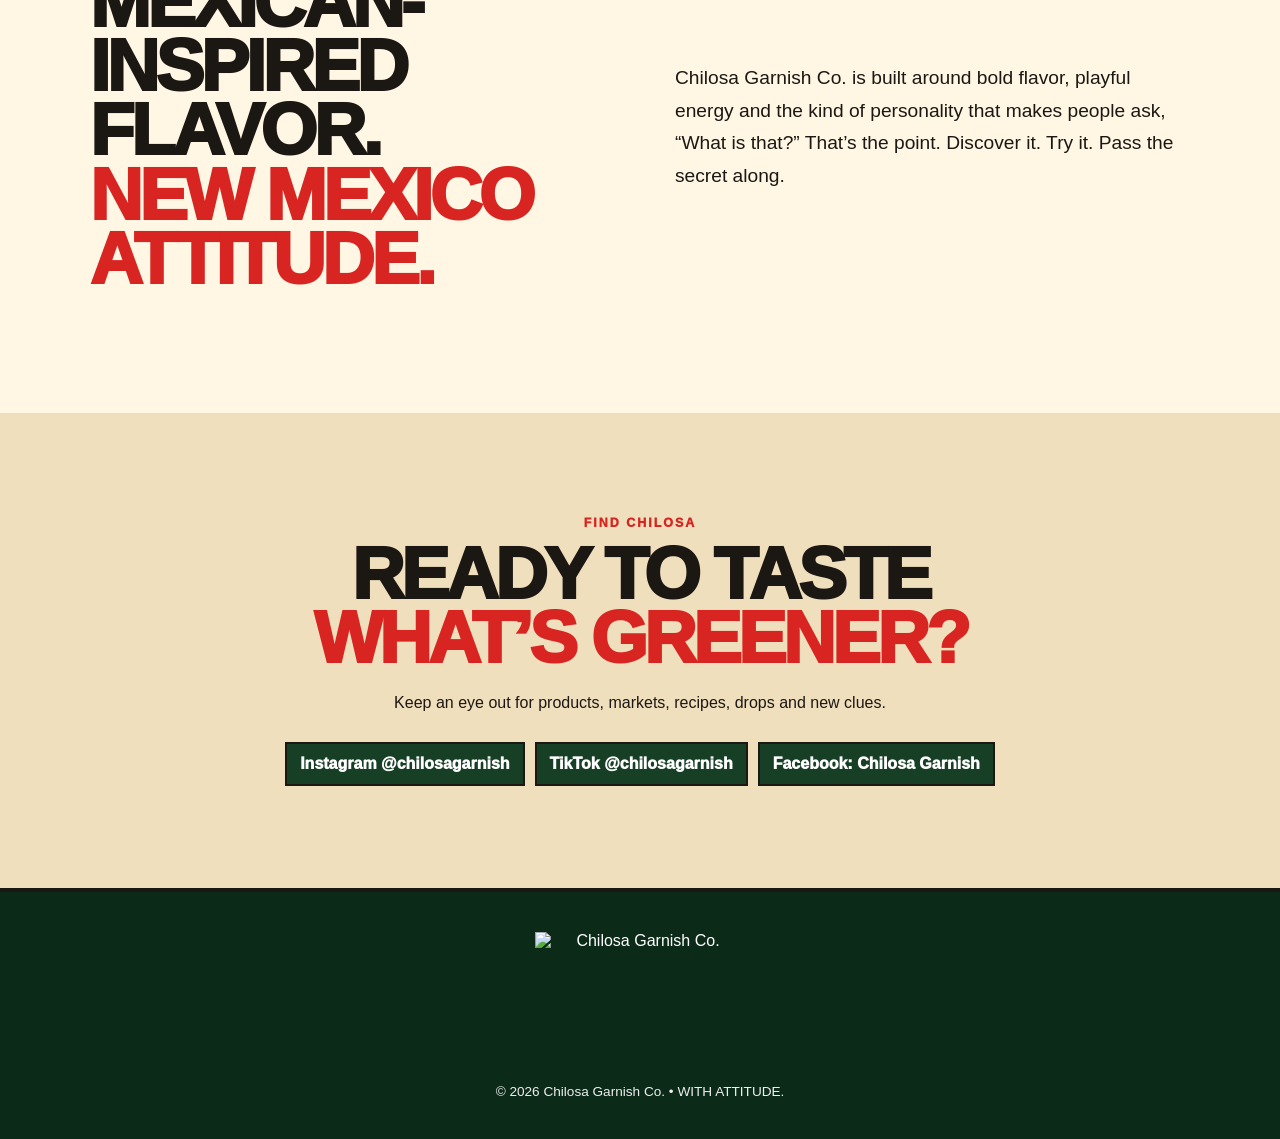
==== commit 0fbd7fe6: "Add files via upload" ====
--- a/index.html
+++ b/index.html
@@ -3,19 +3,17 @@
 <head>
 <meta charset="utf-8">
 <meta name="viewport" content="width=device-width, initial-scale=1">
-<meta name="description" content="Chilosa Garnish Co. — Mexican-inspired flavor with New Mexico attitude. Discover the secret.">
-<title>Chilosa Garnish Co. | With Attitude</title>
+<meta name="description" content="Chilosa Garnish Co. — Mexican-inspired flavor with attitude. Find the clue. Taste the secret.">
+<title>Chilosa Garnish Co. | With Attitude.</title>
 <link rel="stylesheet" href="styles.css">
 </head>
 <body id="top">
 <header class="site-header">
-  <a class="brand" href="#top" aria-label="Chilosa Garnish Co. home">
-    <img src="images/chilosa-brand.svg" alt="Chilosa Garnish Co.">
-  </a>
+  <a class="brand" href="#top" aria-label="Chilosa Garnish Co. home"><img src="images/chilosa-logo.png" alt="Chilosa Garnish Co."></a>
   <button class="menu-toggle" aria-expanded="false" aria-controls="main-nav">Menu</button>
   <nav id="main-nav" class="main-nav" aria-label="Primary navigation">
     <a href="#secret">The Secret</a>
-    <a href="#flavors">The Lineup</a>
+    <a href="#products">The Lineup</a>
     <a href="#clues">More Chilosa</a>
     <a href="#story">Our Story</a>
     <a href="#contact">Find Us</a>
@@ -23,66 +21,54 @@
 </header>
 
 <main>
-  <section class="hero" aria-label="Chilosa introduction">
-    <div class="hero-photo">
-      <img src="images/chilosa-product-life.jpg" alt="Actual Chilosa seasoning bottles photographed with a cocktail and dried citrus">
-      <span class="photo-stamp">REAL CHILOSA<br>REAL FLAVOR</span>
+  <section class="hero" aria-label="Chilosa hero">
+    <div class="hero-image-wrap">
+      <img src="images/chilosa-hero.png" alt="Chilosa Garnish Co. hero scene with Chilosa logo, character, seasoning bottles and cocktail">
     </div>
-    <div class="hero-mystery">
-      <div class="mystery-copy">
-        <p class="attitude">WITH ATTITUDE.</p>
-        <p class="pssst">PSSSST...</p>
-        <h1>Want to know<br><em>a secret?</em></h1>
-        <p class="hero-note">There’s more to Chilosa than meets the eye.</p>
-        <a class="clue-link" href="#secret"><span>Follow the clue</span><b>↓</b></a>
+    <div class="hero-intro">
+      <div>
+        <p class="eyebrow">WITH ATTITUDE.</p>
+        <h1>The clue is already<br><span>in plain sight.</span></h1>
+        <p class="lead">PSSSST... You found Chilosa. Now look a little closer.</p>
       </div>
-      <img class="hero-girl" src="images/chilosa-girl.png" alt="Chilosa brand character illustration">
+      <a class="clue-button" href="#secret">Follow the clue <span>↓</span></a>
     </div>
   </section>
 
   <section class="campaign" id="secret">
     <div class="campaign-copy">
       <p class="kicker">THE CHILOSA SECRET</p>
-      <h2>THE GRASS<br>ISN’T ALWAYS<br><span>GREENER.</span></h2>
-      <p class="campaign-sub">But your <strong>Mexican seasoning blend</strong> can be.</p>
+      <h2>THE GRASS ISN’T<br><span>ALWAYS GREENER.</span></h2>
+      <p class="campaign-sub">But your Mexican seasoning blend can be.</p>
       <p class="campaign-body">A little chile. A little citrus. A whole lot of attitude. Chilosa is made for the rim, the plate, the snack, the cocktail — and whatever you decide needs a little more personality.</p>
     </div>
-    <div class="campaign-art">
-      <div class="secret-card">
-        <span class="tiny-clue">YOU FOUND ONE.</span>
-        <h3>Not everything worth finding is hiding.</h3>
-        <p>Sometimes the clue is right there on the table.</p>
-        <button class="reveal" type="button" aria-expanded="false">What’s the clue? <span>+</span></button>
-        <div class="reveal-note" hidden>Chilosa. With attitude. Start with the rim — then see where it takes you.</div>
-      </div>
-      <img src="images/chilosa-bottle-detail.png" alt="Actual Chilosa seasoning bottle detail">
-    </div>
+    <aside class="clue-card">
+      <span class="tiny-clue">YOU FOUND A CLUE.</span>
+      <h3>Not everything worth finding is hiding.</h3>
+      <p>Sometimes the secret is right there on the table.</p>
+      <button class="reveal" type="button" aria-expanded="false">What’s the clue? <span>+</span></button>
+      <div class="reveal-note" hidden>Chilosa. With attitude. Start with the rim — then see where it takes you.</div>
+    </aside>
   </section>
 
-  <section class="lineup" id="flavors">
+  <section class="products" id="products">
     <div class="section-heading">
-      <p class="kicker">THE LINEUP</p>
-      <h2>Three ways to<br><span>bring the attitude.</span></h2>
-      <p>Use the real thing. The bottles below are photographed Chilosa products — not generated product art.</p>
+      <p class="kicker">THE REAL DEAL</p>
+      <h2>Real bottles.<br><span>Real attitude.</span></h2>
+      <p>No mystery here: these are actual Chilosa product photos.</p>
     </div>
-    <div class="lineup-grid">
-      <article class="lineup-card">
-        <div class="card-photo crop-one"><img src="images/chilosa-bottles.jpg" alt="Actual Chilosa bottles in a row"></div>
-        <span class="tag">MILD MAMA</span>
-        <h3>Easygoing. Never boring.</h3>
-        <p>For the ones who like flavor first — with just enough attitude to get noticed.</p>
+    <div class="product-grid">
+      <article class="product-card product-card-wide">
+        <div class="product-photo"><img src="images/chilosa-bottles.jpg" alt="Actual Chilosa seasoning bottles photographed together"></div>
+        <div class="product-copy"><span class="tag">THE LINEUP</span><h3>Pick your trouble.</h3><p>Chilosa belongs wherever good flavor needs a little more personality.</p></div>
       </article>
-      <article class="lineup-card featured">
-        <div class="card-photo crop-two"><img src="images/chilosa-product-life.jpg" alt="Actual Chilosa bottle with cocktail and citrus"></div>
-        <span class="tag">HOT MAMA</span>
-        <h3>A little more trouble.</h3>
-        <p>Bold chile character for rims, snacks, cocktails and anything asking for a little mischief.</p>
+      <article class="product-card">
+        <div class="product-photo portrait"><img src="images/chilosa-lifestyle.jpg" alt="Actual Chilosa bottles beside a drink and citrus"></div>
+        <div class="product-copy"><span class="tag">RIM IT</span><h3>Make the drink behave.</h3><p>Turn the ordinary into something people ask about.</p></div>
       </article>
-      <article class="lineup-card">
-        <div class="card-photo crop-three"><img src="images/chilosa-bottles.jpg" alt="Actual Chilosa bottles photographed together"></div>
-        <span class="tag">CHRISTMAS DAY</span>
-        <h3>Keep an eye out.</h3>
-        <p>Seasonal drops, special finds and the flavors you weren’t expecting.</p>
+      <article class="product-card">
+        <div class="product-photo bottle"><img src="images/chilosa-bottle.png" alt="Actual Chilosa seasoning bottle"></div>
+        <div class="product-copy"><span class="tag">PSSSST...</span><h3>Keep one close.</h3><p>You never know when a clue — or a craving — will show up.</p></div>
       </article>
     </div>
   </section>
@@ -103,17 +89,11 @@
       <p>Chilosa is for people who like their food, drinks and gatherings with a little more personality. Mexican-inspired flavor. New Mexico attitude.</p>
       <div class="mini-clues"><span>PSSSST...</span><span>Did you catch that?</span><span>WITH ATTITUDE.</span></div>
     </div>
-    <div class="photo-frame">
-      <img src="images/chilosa-product-life.jpg" alt="Actual Chilosa product photography with drink and dried citrus">
-      <span>REAL PHOTO. REAL CHILOSA.</span>
-    </div>
+    <div class="photo-frame"><img src="images/chilosa-lifestyle.jpg" alt="Actual Chilosa product and drink photography"><span>REAL PHOTO. REAL CHILOSA.</span></div>
   </section>
 
   <section class="story" id="story">
-    <div>
-      <p class="kicker">OUR STORY</p>
-      <h2>Mexican-inspired flavor.<br><span>New Mexico attitude.</span></h2>
-    </div>
+    <div><p class="kicker">OUR STORY</p><h2>Mexican-inspired flavor.<br><span>New Mexico attitude.</span></h2></div>
     <p>Chilosa Garnish Co. is built around bold flavor, playful energy and the kind of personality that makes people ask, “What is that?” That’s the point. Discover it. Try it. Pass the secret along.</p>
   </section>
 
@@ -128,32 +108,14 @@
     </div>
   </section>
 </main>
-
-<footer>
-  <img src="images/chilosa-brand.svg" alt="Chilosa Garnish Co.">
-  <p>© 2026 Chilosa Garnish Co. • WITH ATTITUDE.</p>
-</footer>
-
+<footer><img src="images/chilosa-logo.png" alt="Chilosa Garnish Co."><p>© 2026 Chilosa Garnish Co. • WITH ATTITUDE.</p></footer>
 <script>
 const toggle=document.querySelector('.menu-toggle');
 const nav=document.querySelector('#main-nav');
-toggle.addEventListener('click',()=>{
-  const open=toggle.getAttribute('aria-expanded')==='true';
-  toggle.setAttribute('aria-expanded',String(!open));
-  nav.classList.toggle('is-open',!open);
-});
-nav.querySelectorAll('a').forEach(a=>a.addEventListener('click',()=>{
-  nav.classList.remove('is-open');
-  toggle.setAttribute('aria-expanded','false');
-}));
-const reveal=document.querySelector('.reveal');
-const note=document.querySelector('.reveal-note');
-reveal.addEventListener('click',()=>{
-  const open=reveal.getAttribute('aria-expanded')==='true';
-  reveal.setAttribute('aria-expanded',String(!open));
-  note.hidden=open;
-  reveal.querySelector('span').textContent=open?'+':'−';
-});
+toggle.addEventListener('click',()=>{const open=toggle.getAttribute('aria-expanded')==='true';toggle.setAttribute('aria-expanded',String(!open));nav.classList.toggle('is-open',!open);});
+nav.querySelectorAll('a').forEach(a=>a.addEventListener('click',()=>{nav.classList.remove('is-open');toggle.setAttribute('aria-expanded','false');}));
+const reveal=document.querySelector('.reveal'); const note=document.querySelector('.reveal-note');
+reveal.addEventListener('click',()=>{const open=reveal.getAttribute('aria-expanded')==='true';reveal.setAttribute('aria-expanded',String(!open));note.hidden=open;reveal.querySelector('span').textContent=open?'+':'−';});
 </script>
 </body>
 </html>
--- a/styles.css
+++ b/styles.css
@@ -1 +1 @@
-:root{--green:#0b2b18;--green2:#173f25;--lime:#8fc63d;--red:#e33126;--orange:#f39a13;--gold:#f5bd36;--cream:#fff5df;--paper:#f4e6c9;--ink:#1b1713;--white:#fffdf7}*{box-sizing:border-box}html{scroll-behavior:smooth}body{margin:0;background:var(--cream);color:var(--ink);font-family:Arial,Helvetica,sans-serif;overflow-x:hidden}img{display:block;max-width:100%}a{color:inherit}.site-header{position:sticky;top:0;z-index:50;display:flex;align-items:center;gap:22px;padding:9px clamp(14px,4vw,58px);background:rgba(255,245,223,.97);border-bottom:3px solid var(--ink);box-shadow:0 5px 18px rgba(0,0,0,.12)}.brand{display:block;width:118px;flex:none}.brand img{width:100%;height:68px;object-fit:contain;object-position:left center}.main-nav{display:flex;align-items:center;justify-content:flex-end;gap:22px;flex:1}.main-nav a{font-size:.76rem;font-weight:1000;letter-spacing:.1em;text-transform:uppercase;text-decoration:none}.main-nav a:hover{color:var(--red)}.menu-toggle{display:none;border:2px solid var(--ink);background:var(--gold);padding:9px 12px;font-weight:1000;text-transform:uppercase}.hero{display:grid;grid-template-columns:1.12fr .88fr;min-height:clamp(590px,58vw,760px);background:var(--green);border-bottom:4px solid var(--ink)}.hero-photo{position:relative;min-height:100%;overflow:hidden}.hero-photo>img{width:100%;height:100%;object-fit:cover;object-position:center 52%}.photo-stamp{position:absolute;left:25px;bottom:25px;background:var(--gold);border:3px solid var(--ink);padding:9px 12px;font-weight:1000;font-size:.7rem;line-height:1.05;box-shadow:5px 5px 0 var(--ink)}.hero-mystery{position:relative;overflow:hidden;background:var(--green);color:white;padding:clamp(34px,5vw,75px);display:flex;align-items:flex-start;justify-content:center}.mystery-copy{position:relative;z-index:2;max-width:500px;margin-top:20px}.attitude{display:inline-block;margin:0 0 18px;background:var(--red);padding:9px 12px;border:3px solid var(--ink);box-shadow:5px 5px 0 var(--ink);font-weight:1000;letter-spacing:.14em;font-size:.82rem}.pssst{font-weight:1000;font-style:italic;color:var(--gold);font-size:clamp(2.5rem,5vw,5rem);line-height:.8;margin:5px 0 15px;letter-spacing:-.06em}.hero h1{font-size:clamp(2.6rem,4.7vw,5.5rem);line-height:.9;text-transform:uppercase;margin:0 0 20px;font-weight:1000}.hero h1 em{color:var(--lime);font-style:normal}.hero-note{font-size:1.1rem;line-height:1.45;max-width:360px}.clue-link{display:flex;align-items:center;justify-content:space-between;width:min(310px,100%);margin-top:28px;background:var(--cream);color:var(--ink);padding:14px 16px;border:3px solid var(--ink);box-shadow:6px 6px 0 var(--red);font-weight:1000;text-transform:uppercase;letter-spacing:.07em;text-decoration:none}.hero-girl{position:absolute;width:min(45%,330px);right:-18px;bottom:-22px;opacity:.92;pointer-events:none}.campaign{display:grid;grid-template-columns:1.1fr .9fr;gap:45px;padding:clamp(65px,8vw,110px) clamp(20px,7vw,100px);background:var(--cream);align-items:center}.kicker{margin:0 0 12px;color:var(--red);font-size:.78rem;font-weight:1000;letter-spacing:.16em;text-transform:uppercase}.campaign h2,.section-heading h2,.clue-band h2,.attitude-panel h2,.story h2,.contact h2{font-size:clamp(2.7rem,5.5vw,6.2rem);line-height:.87;margin:0 0 20px;font-weight:1000;text-transform:uppercase;letter-spacing:-.045em}.campaign h2 span,.section-heading h2 span,.clue-band h2 span,.attitude-panel h2 span,.story h2 span,.contact h2 span{color:var(--red)}.campaign-sub{font-size:clamp(1.25rem,2.3vw,2rem);line-height:1.1;margin:0 0 20px;font-weight:900}.campaign-sub strong{color:var(--green2)}.campaign-body{max-width:680px;line-height:1.7;font-size:1.05rem}.campaign-art{position:relative;min-height:440px;display:flex;align-items:center;justify-content:center}.secret-card{position:relative;z-index:3;width:min(390px,90%);background:var(--green2);color:white;border:4px solid var(--ink);padding:28px;box-shadow:10px 10px 0 var(--gold);transform:rotate(-2deg)}.tiny-clue{color:var(--gold);font-weight:1000;letter-spacing:.12em;font-size:.7rem}.secret-card h3{font-size:2rem;line-height:1;margin:13px 0}.secret-card p{line-height:1.5}.reveal{border:2px solid var(--ink);background:var(--gold);color:var(--ink);padding:11px 13px;font-weight:1000;text-transform:uppercase;cursor:pointer;width:100%;text-align:left}.reveal span{float:right}.reveal-note{padding-top:14px;line-height:1.45;color:var(--cream)}.campaign-art>img{position:absolute;right:-10px;bottom:-35px;width:190px;transform:rotate(8deg);filter:drop-shadow(8px 8px 0 rgba(0,0,0,.18))}.lineup{background:var(--paper);padding:clamp(65px,8vw,105px) clamp(20px,6vw,90px)}.section-heading{text-align:center;max-width:850px;margin:0 auto 42px}.section-heading>p:last-child{line-height:1.6;max-width:720px;margin:0 auto}.lineup-grid{max-width:1180px;margin:auto;display:grid;grid-template-columns:repeat(3,1fr);gap:25px}.lineup-card{background:var(--white);border:3px solid var(--ink);padding:16px;box-shadow:8px 8px 0 var(--green2)}.lineup-card.featured{box-shadow:8px 8px 0 var(--red);transform:translateY(-10px)}.card-photo{height:285px;overflow:hidden;background:#ddd0b7;margin-bottom:17px}.card-photo img{width:100%;height:100%;object-fit:cover}.crop-one img{object-position:center 47%}.crop-two img{object-position:center 44%}.crop-three img{object-position:center 62%}.tag{display:inline-block;background:var(--gold);padding:5px 8px;font-weight:1000;letter-spacing:.1em;font-size:.7rem}.lineup-card h3{font-size:1.75rem;margin:11px 0 7px}.lineup-card p{line-height:1.5;margin:0}.clue-band{background:var(--ink);color:white;display:flex;align-items:center;justify-content:space-between;gap:35px;padding:clamp(55px,7vw,85px) clamp(20px,7vw,100px)}.clue-band .kicker{color:var(--gold)}.clue-band h2{margin-bottom:12px}.clue-band>div{max-width:700px}.clue-band p:not(.kicker){line-height:1.6;max-width:650px}.btn{display:inline-block;text-decoration:none;padding:14px 18px;border:3px solid var(--ink);box-shadow:6px 6px 0 var(--red);font-weight:1000;text-transform:uppercase;letter-spacing:.06em;white-space:nowrap}.btn-yellow{background:var(--gold);color:var(--ink)}.attitude-section{display:grid;grid-template-columns:1fr .85fr;gap:0;background:var(--red);color:white;padding:0}.attitude-panel{padding:clamp(60px,8vw,105px) clamp(20px,7vw,100px)}.attitude-panel .kicker{color:var(--gold)}.attitude-panel h2 span{color:var(--cream)}.attitude-panel>p:not(.kicker){font-size:1.1rem;line-height:1.65;max-width:650px}.mini-clues{display:flex;gap:9px;flex-wrap:wrap;margin-top:30px}.mini-clues span{border:2px solid var(--ink);background:var(--gold);color:var(--ink);padding:8px 10px;font-size:.7rem;font-weight:1000}.photo-frame{position:relative;min-height:520px;overflow:hidden;border-left:4px solid var(--ink)}.photo-frame img{width:100%;height:100%;object-fit:cover}.photo-frame span{position:absolute;right:18px;bottom:18px;background:var(--cream);color:var(--ink);padding:8px 10px;border:2px solid var(--ink);font-size:.65rem;font-weight:1000}.story{display:grid;grid-template-columns:1fr 1fr;gap:70px;align-items:center;padding:clamp(65px,8vw,105px) clamp(20px,7vw,100px);background:var(--cream)}.story>p{font-size:1.2rem;line-height:1.7;margin:0}.contact{text-align:center;background:var(--paper);padding:clamp(65px,8vw,105px) clamp(20px,6vw,90px)}.contact>p:not(.kicker){max-width:680px;margin:0 auto 26px;line-height:1.6}.social-links{display:flex;justify-content:center;gap:10px;flex-wrap:wrap}.social-links a{background:var(--green2);color:white;text-decoration:none;padding:11px 13px;font-weight:1000;border:2px solid var(--ink)}footer{background:var(--green);color:white;text-align:center;padding:40px 20px;border-top:4px solid var(--ink)}footer img{width:210px;height:150px;object-fit:contain;margin:0 auto 12px}footer p{margin:0;font-size:.85rem;color:#eee}@media(max-width:900px){.main-nav{gap:15px}.hero{grid-template-columns:1fr;min-height:0}.hero-photo{height:58vw;min-height:360px;max-height:560px}.hero-mystery{min-height:520px}.hero-girl{width:230px;right:-5px;bottom:-10px}.campaign,.attitude-section{grid-template-columns:1fr}.campaign-art{min-height:420px}.lineup-grid{grid-template-columns:1fr 1fr}.lineup-card.featured{transform:none}.photo-frame{border-left:0;border-top:4px solid var(--ink);min-height:480px}.story{grid-template-columns:1fr;gap:30px}}@media(max-width:700px){.site-header{padding:8px 13px}.brand{width:96px}.brand img{height:58px}.menu-toggle{display:block;margin-left:auto}.main-nav{display:none;order:3;flex-basis:100%;padding:10px 0 5px;flex-direction:column;align-items:flex-start;gap:12px}.main-nav.is-open{display:flex}.hero-photo{height:82vw;min-height:330px}.hero-photo>img{object-position:center 48%}.photo-stamp{left:12px;bottom:12px;font-size:.58rem}.hero-mystery{min-height:540px;padding:28px 18px}.mystery-copy{margin-top:5px}.attitude{font-size:.68rem}.pssst{font-size:3.1rem}.hero h1{font-size:clamp(2.5rem,13vw,4.4rem)}.hero-note{font-size:1rem;max-width:260px}.hero-girl{width:205px;right:-20px;bottom:-16px;opacity:.8}.clue-link{width:260px}.campaign{padding:62px 18px}.campaign h2,.section-heading h2,.clue-band h2,.attitude-panel h2,.story h2,.contact h2{font-size:clamp(2.7rem,12vw,4.6rem)}.campaign-art{min-height:410px}.campaign-art>img{width:145px;right:-8px;bottom:-22px}.secret-card{width:92%;padding:23px}.lineup{padding:62px 15px}.lineup-grid{grid-template-columns:1fr}.card-photo{height:320px}.clue-band{display:block;padding:60px 18px}.clue-band .btn{margin-top:20px;white-space:normal;width:100%;text-align:center}.attitude-panel{padding:62px 18px}.photo-frame{min-height:430px}.story{padding:62px 18px}.contact{padding:62px 18px}.social-links a{width:100%}.btn{white-space:normal}}@media(prefers-reduced-motion:reduce){html{scroll-behavior:auto}}
+:root{--green:#0b2b18;--green2:#173f25;--lime:#8fc63d;--red:#d92522;--orange:#f39a13;--gold:#f5bd36;--cream:#fff6e4;--paper:#f0dfbd;--ink:#1b1713;--white:#fffdf8}*{box-sizing:border-box}html{scroll-behavior:smooth}body{margin:0;background:var(--cream);color:var(--ink);font-family:Arial,Helvetica,sans-serif;overflow-x:hidden}img{display:block;max-width:100%}a{color:inherit}.site-header{position:sticky;top:0;z-index:50;display:flex;align-items:center;gap:24px;padding:8px clamp(14px,4vw,58px);background:rgba(255,246,228,.97);border-bottom:3px solid var(--ink);box-shadow:0 5px 18px rgba(0,0,0,.12)}.brand{display:block;width:112px;height:70px;flex:none}.brand img{width:100%;height:100%;object-fit:contain}.main-nav{display:flex;align-items:center;justify-content:flex-end;gap:22px;flex:1}.main-nav a{font-size:.76rem;font-weight:900;letter-spacing:.1em;text-transform:uppercase;text-decoration:none}.main-nav a:hover{color:var(--red)}.menu-toggle{display:none;border:2px solid var(--ink);background:var(--gold);padding:9px 12px;font-weight:900;text-transform:uppercase}.hero{background:var(--green);border-bottom:4px solid var(--ink)}.hero-image-wrap{width:100%;background:#142b1b}.hero-image-wrap img{width:100%;height:auto}.hero-intro{max-width:1180px;margin:auto;padding:38px clamp(20px,6vw,70px) 42px;color:#fff;display:flex;align-items:flex-end;justify-content:space-between;gap:35px}.eyebrow{display:inline-block;margin:0 0 12px;background:var(--red);padding:8px 11px;border:3px solid var(--ink);box-shadow:5px 5px 0 var(--ink);font-weight:1000;letter-spacing:.12em}.hero-intro h1{font-size:clamp(2.2rem,5vw,5.2rem);line-height:.9;margin:0 0 13px;text-transform:uppercase;letter-spacing:-.045em}.hero-intro h1 span{color:var(--lime)}.lead{font-size:1.08rem;line-height:1.45;margin:0;max-width:570px}.clue-button{flex:none;background:var(--cream);color:var(--ink);border:3px solid var(--ink);box-shadow:6px 6px 0 var(--red);padding:14px 17px;text-decoration:none;text-transform:uppercase;font-weight:1000;letter-spacing:.06em}.clue-button span{margin-left:25px}.campaign{max-width:1320px;margin:auto;display:grid;grid-template-columns:1.15fr .85fr;gap:60px;align-items:center;padding:clamp(70px,8vw,115px) clamp(20px,6vw,80px)}.kicker{margin:0 0 12px;color:var(--red);font-size:.78rem;font-weight:1000;letter-spacing:.16em;text-transform:uppercase}.campaign h2,.section-heading h2,.clue-band h2,.attitude-panel h2,.story h2,.contact h2{font-size:clamp(2.8rem,5.7vw,6.2rem);line-height:.88;margin:0 0 20px;font-weight:1000;text-transform:uppercase;letter-spacing:-.05em}.campaign h2 span,.section-heading h2 span,.clue-band h2 span,.attitude-panel h2 span,.story h2 span,.contact h2 span{color:var(--red)}.campaign-sub{font-size:clamp(1.25rem,2.2vw,2rem);line-height:1.12;margin:0 0 20px;font-weight:900}.campaign-sub{color:var(--green2)}.campaign-body{max-width:700px;line-height:1.7;font-size:1.05rem}.clue-card{background:var(--green2);color:#fff;border:4px solid var(--ink);padding:32px;box-shadow:11px 11px 0 var(--gold);transform:rotate(-1.5deg)}.tiny-clue{color:var(--gold);font-weight:1000;letter-spacing:.12em;font-size:.7rem}.clue-card h3{font-size:2.2rem;line-height:1;margin:13px 0}.clue-card p{line-height:1.5}.reveal{border:2px solid var(--ink);background:var(--gold);color:var(--ink);padding:12px 13px;font-weight:1000;text-transform:uppercase;cursor:pointer;width:100%;text-align:left}.reveal span{float:right}.reveal-note{padding-top:14px;line-height:1.45;color:var(--cream)}.products{background:var(--paper);padding:clamp(70px,8vw,110px) clamp(18px,6vw,85px)}.section-heading{text-align:center;max-width:850px;margin:0 auto 45px}.section-heading>p:last-child{line-height:1.6;margin:0 auto}.product-grid{max-width:1180px;margin:auto;display:grid;grid-template-columns:1.3fr .85fr .85fr;gap:24px;align-items:stretch}.product-card{background:var(--white);border:3px solid var(--ink);box-shadow:8px 8px 0 var(--green2);display:flex;flex-direction:column}.product-card:nth-child(2){box-shadow:8px 8px 0 var(--red)}.product-card:nth-child(3){box-shadow:8px 8px 0 var(--gold)}.product-photo{height:300px;overflow:hidden;background:#e1d2b8}.product-photo img{width:100%;height:100%;object-fit:cover}.product-photo.portrait img{object-position:center 50%}.product-photo.bottle{display:flex;align-items:center;justify-content:center;background:#efe5d1}.product-photo.bottle img{width:75%;height:90%;object-fit:contain}.product-copy{padding:19px 18px 22px}.tag{display:inline-block;background:var(--gold);padding:5px 8px;font-weight:1000;letter-spacing:.1em;font-size:.7rem}.product-copy h3{font-size:1.7rem;margin:11px 0 7px}.product-copy p{line-height:1.5;margin:0}.clue-band{background:var(--ink);color:#fff;display:flex;align-items:center;justify-content:space-between;gap:35px;padding:clamp(55px,7vw,85px) clamp(20px,7vw,100px)}.clue-band .kicker{color:var(--gold)}.clue-band h2{margin-bottom:12px}.clue-band>div{max-width:700px}.clue-band p:not(.kicker){line-height:1.6;max-width:650px}.btn{display:inline-block;text-decoration:none;padding:14px 18px;border:3px solid var(--ink);box-shadow:6px 6px 0 var(--red);font-weight:1000;text-transform:uppercase;letter-spacing:.06em;white-space:nowrap}.btn-yellow{background:var(--gold);color:var(--ink)}.attitude-section{display:grid;grid-template-columns:1fr .85fr;background:var(--red);color:#fff}.attitude-panel{padding:clamp(60px,8vw,105px) clamp(20px,7vw,100px)}.attitude-panel .kicker{color:var(--gold)}.attitude-panel h2 span{color:var(--cream)}.attitude-panel>p:not(.kicker){font-size:1.1rem;line-height:1.65;max-width:650px}.mini-clues{display:flex;gap:9px;flex-wrap:wrap;margin-top:30px}.mini-clues span{border:2px solid var(--ink);background:var(--gold);color:var(--ink);padding:8px 10px;font-size:.7rem;font-weight:1000}.photo-frame{position:relative;min-height:520px;overflow:hidden;border-left:4px solid var(--ink)}.photo-frame img{width:100%;height:100%;object-fit:cover}.photo-frame span{position:absolute;right:18px;bottom:18px;background:var(--cream);color:var(--ink);padding:8px 10px;border:2px solid var(--ink);font-size:.65rem;font-weight:1000}.story{display:grid;grid-template-columns:1fr 1fr;gap:70px;align-items:center;padding:clamp(65px,8vw,105px) clamp(20px,7vw,100px);background:var(--cream)}.story>p{font-size:1.2rem;line-height:1.7;margin:0}.contact{text-align:center;background:var(--paper);padding:clamp(65px,8vw,105px) clamp(20px,6vw,90px)}.contact>p:not(.kicker){max-width:680px;margin:0 auto 26px;line-height:1.6}.social-links{display:flex;justify-content:center;gap:10px;flex-wrap:wrap}.social-links a{background:var(--green2);color:#fff;text-decoration:none;padding:11px 13px;font-weight:1000;border:2px solid var(--ink)}footer{background:var(--green);color:#fff;text-align:center;padding:40px 20px;border-top:4px solid var(--ink)}footer img{width:210px;height:140px;object-fit:contain;margin:0 auto 12px}footer p{margin:0;font-size:.85rem;color:#eee}@media(max-width:900px){.main-nav{gap:15px}.hero-intro{align-items:flex-start;flex-direction:column}.clue-button{width:100%;text-align:center}.campaign{grid-template-columns:1fr}.product-grid{grid-template-columns:1fr 1fr}.attitude-section{grid-template-columns:1fr}.photo-frame{border-left:0;border-top:4px solid var(--ink);min-height:480px}.story{grid-template-columns:1fr;gap:30px}}@media(max-width:700px){.site-header{padding:7px 12px}.brand{width:94px;height:58px}.menu-toggle{display:block;margin-left:auto}.main-nav{display:none;order:3;flex-basis:100%;padding:10px 0 5px;flex-direction:column;align-items:flex-start;gap:12px}.main-nav.is-open{display:flex}.hero-image-wrap img{width:100%;height:auto}.hero-intro{padding:28px 18px 32px;gap:24px}.eyebrow{font-size:.65rem}.hero-intro h1{font-size:clamp(2.2rem,12vw,4rem)}.lead{font-size:1rem}.clue-button{font-size:.8rem}.campaign{padding:62px 18px;gap:38px}.campaign h2,.section-heading h2,.clue-band h2,.attitude-panel h2,.story h2,.contact h2{font-size:clamp(2.7rem,12vw,4.6rem)}.clue-card{transform:none;padding:25px}.products{padding:62px 15px}.product-grid{grid-template-columns:1fr;gap:22px}.product-card-wide{grid-column:auto}.product-photo{height:330px}.product-photo.bottle{height:300px}.clue-band{display:block;padding:60px 18px}.clue-band .btn{margin-top:20px;white-space:normal;width:100%;text-align:center}.attitude-panel{padding:62px 18px}.photo-frame{min-height:430px}.story{padding:62px 18px}.contact{padding:62px 18px}.social-links a{width:100%}.btn{white-space:normal}}@media(prefers-reduced-motion:reduce){html{scroll-behavior:auto}}
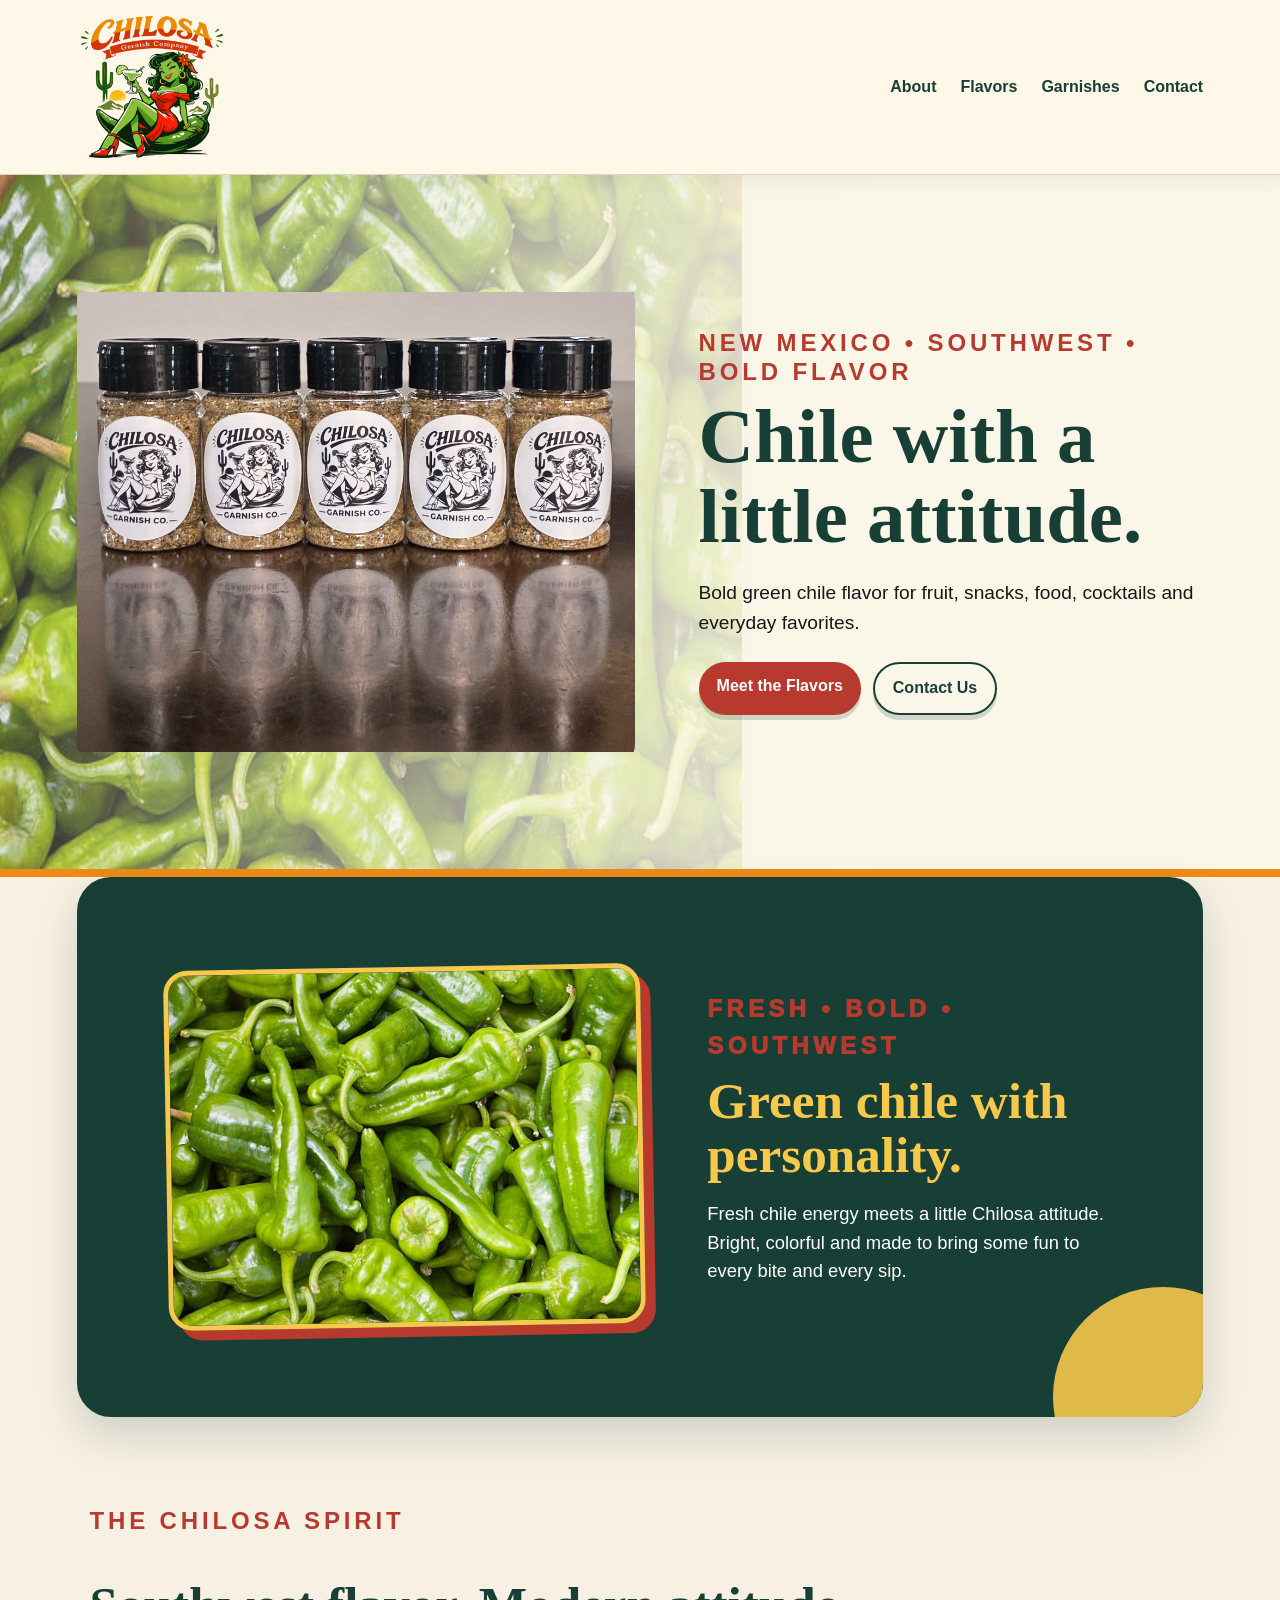
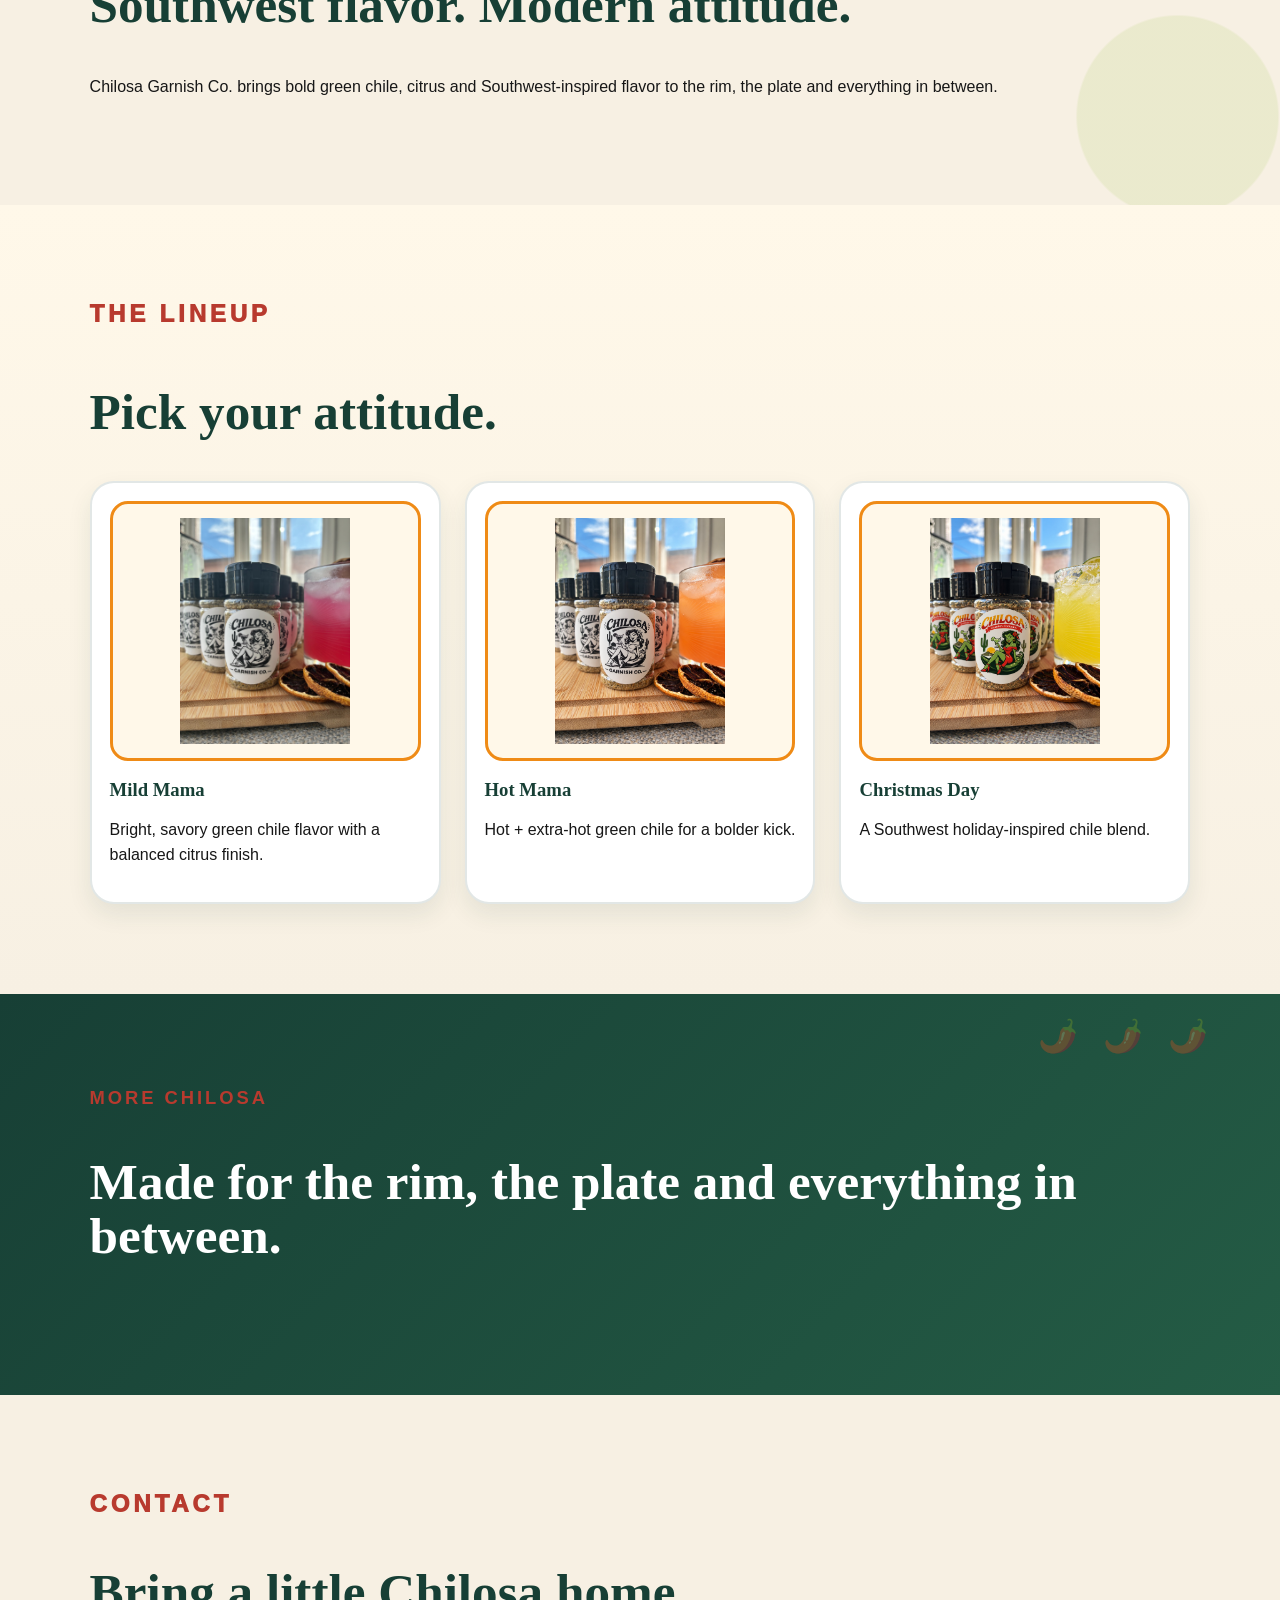
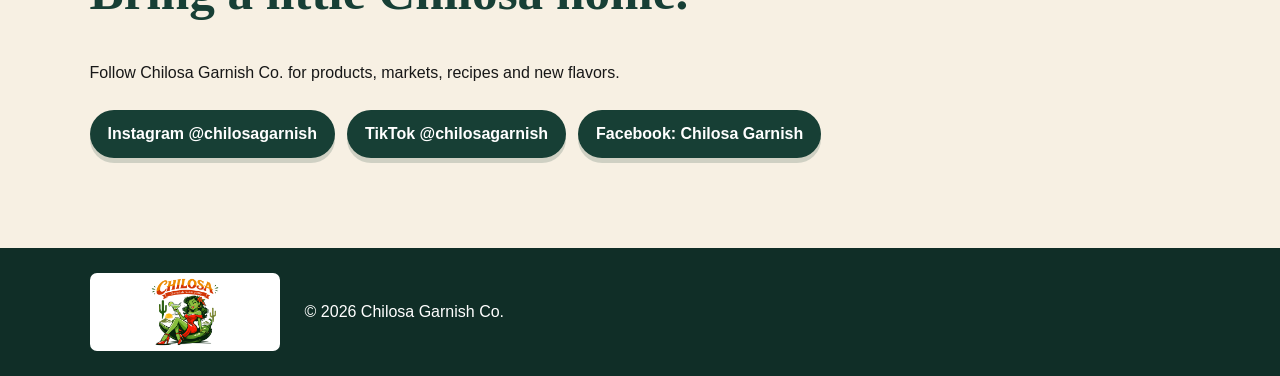
==== commit e5c31440: "Add files via upload" ====
--- a/index.html
+++ b/index.html
@@ -1,121 +1,55 @@
 <!doctype html>
 <html lang="en">
 <head>
-<meta charset="utf-8">
-<meta name="viewport" content="width=device-width, initial-scale=1">
-<meta name="description" content="Chilosa Garnish Co. — Mexican-inspired flavor with attitude. Find the clue. Taste the secret.">
-<title>Chilosa Garnish Co. | With Attitude.</title>
-<link rel="stylesheet" href="styles.css">
+<meta charset="utf-8"><meta name="viewport" content="width=device-width,initial-scale=1">
+<title>Chilosa Garnish Co.</title><link rel="stylesheet" href="styles.css">
 </head>
-<body id="top">
-<header class="site-header">
-  <a class="brand" href="#top" aria-label="Chilosa Garnish Co. home"><img src="images/chilosa-logo.png" alt="Chilosa Garnish Co."></a>
-  <button class="menu-toggle" aria-expanded="false" aria-controls="main-nav">Menu</button>
-  <nav id="main-nav" class="main-nav" aria-label="Primary navigation">
-    <a href="#secret">The Secret</a>
-    <a href="#products">The Lineup</a>
-    <a href="#clues">More Chilosa</a>
-    <a href="#story">Our Story</a>
-    <a href="#contact">Find Us</a>
-  </nav>
+<body>
+<header>
+  <a class="logo" href="#top"><img src="images/chilosa-logo-header.png" alt="Chilosa Garnish Company logo"></a>
+  <nav><a href="#about">About</a><a href="#flavors">Flavors</a><a href="#garnishes">Garnishes</a><a href="#contact">Contact</a></nav>
 </header>
 
-<main>
-  <section class="hero" aria-label="Chilosa hero">
-    <div class="hero-image-wrap">
-      <img src="images/chilosa-hero.png" alt="Chilosa Garnish Co. hero scene with Chilosa logo, character, seasoning bottles and cocktail">
-    </div>
-    <div class="hero-intro">
-      <div>
-        <p class="eyebrow">WITH ATTITUDE.</p>
-        <h1>The clue is already<br><span>in plain sight.</span></h1>
-        <p class="lead">PSSSST... You found Chilosa. Now look a little closer.</p>
-      </div>
-      <a class="clue-button" href="#secret">Follow the clue <span>↓</span></a>
-    </div>
-  </section>
+<main id="top">
+<section class="hero">
+  <div class="hero-photo"><img src="images/chilosa-hero-product.jpg" alt="Chilosa Garnish Co. products"></div>
+  <div class="hero-copy">
+    <p class="eyebrow">NEW MEXICO • SOUTHWEST • BOLD FLAVOR</p>
+    <h1>Chile with a little attitude.</h1>
+    <p>Bold green chile flavor for fruit, snacks, food, cocktails and everyday favorites.</p>
+    <div class="buttons"><a href="#flavors">Meet the Flavors</a><a class="outline" href="#contact">Contact Us</a></div>
+  </div>
+</section>
 
-  <section class="campaign" id="secret">
-    <div class="campaign-copy">
-      <p class="kicker">THE CHILOSA SECRET</p>
-      <h2>THE GRASS ISN’T<br><span>ALWAYS GREENER.</span></h2>
-      <p class="campaign-sub">But your Mexican seasoning blend can be.</p>
-      <p class="campaign-body">A little chile. A little citrus. A whole lot of attitude. Chilosa is made for the rim, the plate, the snack, the cocktail — and whatever you decide needs a little more personality.</p>
-    </div>
-    <aside class="clue-card">
-      <span class="tiny-clue">YOU FOUND A CLUE.</span>
-      <h3>Not everything worth finding is hiding.</h3>
-      <p>Sometimes the secret is right there on the table.</p>
-      <button class="reveal" type="button" aria-expanded="false">What’s the clue? <span>+</span></button>
-      <div class="reveal-note" hidden>Chilosa. With attitude. Start with the rim — then see where it takes you.</div>
-    </aside>
-  </section>
+<section class="chile-feature" aria-label="Fresh green chile">
+  <div class="chile-feature-image">
+    <img src="images/fresh-green-chiles.jpg" alt="Fresh green chile peppers">
+  </div>
+  <div class="chile-feature-copy">
+    <p class="eyebrow">FRESH • BOLD • SOUTHWEST</p>
+    <h2>Green chile with personality.</h2>
+    <p>Fresh chile energy meets a little Chilosa attitude. Bright, colorful and made to bring some fun to every bite and every sip.</p>
+  </div>
+</section>
 
-  <section class="products" id="products">
-    <div class="section-heading">
-      <p class="kicker">THE REAL DEAL</p>
-      <h2>Real bottles.<br><span>Real attitude.</span></h2>
-      <p>No mystery here: these are actual Chilosa product photos.</p>
-    </div>
-    <div class="product-grid">
-      <article class="product-card product-card-wide">
-        <div class="product-photo"><img src="images/chilosa-bottles.jpg" alt="Actual Chilosa seasoning bottles photographed together"></div>
-        <div class="product-copy"><span class="tag">THE LINEUP</span><h3>Pick your trouble.</h3><p>Chilosa belongs wherever good flavor needs a little more personality.</p></div>
-      </article>
-      <article class="product-card">
-        <div class="product-photo portrait"><img src="images/chilosa-lifestyle.jpg" alt="Actual Chilosa bottles beside a drink and citrus"></div>
-        <div class="product-copy"><span class="tag">RIM IT</span><h3>Make the drink behave.</h3><p>Turn the ordinary into something people ask about.</p></div>
-      </article>
-      <article class="product-card">
-        <div class="product-photo bottle"><img src="images/chilosa-bottle.png" alt="Actual Chilosa seasoning bottle"></div>
-        <div class="product-copy"><span class="tag">PSSSST...</span><h3>Keep one close.</h3><p>You never know when a clue — or a craving — will show up.</p></div>
-      </article>
-    </div>
-  </section>
+<section id="about"><p class="eyebrow">THE CHILOSA SPIRIT</p><h2>Southwest flavor. Modern attitude.</h2>
+<p>Chilosa Garnish Co. brings bold green chile, citrus and Southwest-inspired flavor to the rim, the plate and everything in between.</p></section>
 
-  <section class="clue-band" id="clues">
-    <div>
-      <p class="kicker">MORE CHILOSA</p>
-      <h2>Look for drops<br><span>and clues.</span></h2>
-      <p>There’s more to Chilosa. Follow the trail for markets, recipes, new flavors, limited drops and the occasional secret.</p>
-    </div>
-    <a class="btn btn-yellow" href="https://www.instagram.com/chilosagarnish" target="_blank" rel="noopener">Follow the clue</a>
-  </section>
+<section id="flavors"><div class="section-kicker"><p class="eyebrow">THE LINEUP</p></div><h2>Pick your attitude.</h2>
+<div class="cards">
+<article><div class="photo product-image"><img src="images/mild-mama.jpg" alt="Chilosa Mild Mama product"></div><h3>Mild Mama</h3><p>Bright, savory green chile flavor with a balanced citrus finish.</p></article>
+<article><div class="photo product-image"><img src="images/hot-mama.jpg" alt="Chilosa Hot Mama product"></div><h3>Hot Mama</h3><p>Hot + extra-hot green chile for a bolder kick.</p></article>
+<article><div class="photo product-image"><img src="images/christmas-day.jpg" alt="Chilosa Christmas Day product"></div><h3>Christmas Day</h3><p>A Southwest holiday-inspired chile blend.</p></article>
+</div></section>
 
-  <section class="attitude-section">
-    <div class="attitude-panel">
-      <p class="kicker">THE ATTITUDE</p>
-      <h2>Not a condiment.<br><span>A conversation starter.</span></h2>
-      <p>Chilosa is for people who like their food, drinks and gatherings with a little more personality. Mexican-inspired flavor. New Mexico attitude.</p>
-      <div class="mini-clues"><span>PSSSST...</span><span>Did you catch that?</span><span>WITH ATTITUDE.</span></div>
-    </div>
-    <div class="photo-frame"><img src="images/chilosa-lifestyle.jpg" alt="Actual Chilosa product and drink photography"><span>REAL PHOTO. REAL CHILOSA.</span></div>
-  </section>
+<section id="garnishes" class="dark"><p class="eyebrow">MORE CHILOSA</p><h2>Made for the rim, the plate and everything in between.</h2></section>
 
-  <section class="story" id="story">
-    <div><p class="kicker">OUR STORY</p><h2>Mexican-inspired flavor.<br><span>New Mexico attitude.</span></h2></div>
-    <p>Chilosa Garnish Co. is built around bold flavor, playful energy and the kind of personality that makes people ask, “What is that?” That’s the point. Discover it. Try it. Pass the secret along.</p>
-  </section>
+<section id="contact" class="contact"><div><p class="eyebrow">CONTACT</p><h2>Bring a little Chilosa home.</h2>
+<p>Follow Chilosa Garnish Co. for products, markets, recipes and new flavors.</p>
+<div class="social"><a href="https://www.instagram.com/chilosagarnish" target="_blank">Instagram @chilosagarnish</a>
+<a href="https://www.tiktok.com/@chilosagarnish" target="_blank">TikTok @chilosagarnish</a>
+<a href="https://www.facebook.com/ChilosaGarnish" target="_blank">Facebook: Chilosa Garnish</a></div></div></section>
+</main>
 
-  <section class="contact" id="contact">
-    <p class="kicker">FIND CHILOSA</p>
-    <h2>Ready to taste<br><span>what’s greener?</span></h2>
-    <p>Keep an eye out for products, markets, recipes, drops and new clues.</p>
-    <div class="social-links">
-      <a href="https://www.instagram.com/chilosagarnish" target="_blank" rel="noopener">Instagram @chilosagarnish</a>
-      <a href="https://www.tiktok.com/@chilosagarnish" target="_blank" rel="noopener">TikTok @chilosagarnish</a>
-      <a href="https://www.facebook.com/ChilosaGarnish" target="_blank" rel="noopener">Facebook: Chilosa Garnish</a>
-    </div>
-  </section>
-</main>
-<footer><img src="images/chilosa-logo.png" alt="Chilosa Garnish Co."><p>© 2026 Chilosa Garnish Co. • WITH ATTITUDE.</p></footer>
-<script>
-const toggle=document.querySelector('.menu-toggle');
-const nav=document.querySelector('#main-nav');
-toggle.addEventListener('click',()=>{const open=toggle.getAttribute('aria-expanded')==='true';toggle.setAttribute('aria-expanded',String(!open));nav.classList.toggle('is-open',!open);});
-nav.querySelectorAll('a').forEach(a=>a.addEventListener('click',()=>{nav.classList.remove('is-open');toggle.setAttribute('aria-expanded','false');}));
-const reveal=document.querySelector('.reveal'); const note=document.querySelector('.reveal-note');
-reveal.addEventListener('click',()=>{const open=reveal.getAttribute('aria-expanded')==='true';reveal.setAttribute('aria-expanded',String(!open));note.hidden=open;reveal.querySelector('span').textContent=open?'+':'−';});
-</script>
-</body>
-</html>
+<footer><img src="images/chilosa-logo-header.png" alt="Chilosa Garnish Co. logo"><span>© 2026 Chilosa Garnish Co.</span></footer>
+</body></html>
--- a/styles.css
+++ b/styles.css
@@ -1 +1,238 @@
-:root{--green:#0b2b18;--green2:#173f25;--lime:#8fc63d;--red:#d92522;--orange:#f39a13;--gold:#f5bd36;--cream:#fff6e4;--paper:#f0dfbd;--ink:#1b1713;--white:#fffdf8}*{box-sizing:border-box}html{scroll-behavior:smooth}body{margin:0;background:var(--cream);color:var(--ink);font-family:Arial,Helvetica,sans-serif;overflow-x:hidden}img{display:block;max-width:100%}a{color:inherit}.site-header{position:sticky;top:0;z-index:50;display:flex;align-items:center;gap:24px;padding:8px clamp(14px,4vw,58px);background:rgba(255,246,228,.97);border-bottom:3px solid var(--ink);box-shadow:0 5px 18px rgba(0,0,0,.12)}.brand{display:block;width:112px;height:70px;flex:none}.brand img{width:100%;height:100%;object-fit:contain}.main-nav{display:flex;align-items:center;justify-content:flex-end;gap:22px;flex:1}.main-nav a{font-size:.76rem;font-weight:900;letter-spacing:.1em;text-transform:uppercase;text-decoration:none}.main-nav a:hover{color:var(--red)}.menu-toggle{display:none;border:2px solid var(--ink);background:var(--gold);padding:9px 12px;font-weight:900;text-transform:uppercase}.hero{background:var(--green);border-bottom:4px solid var(--ink)}.hero-image-wrap{width:100%;background:#142b1b}.hero-image-wrap img{width:100%;height:auto}.hero-intro{max-width:1180px;margin:auto;padding:38px clamp(20px,6vw,70px) 42px;color:#fff;display:flex;align-items:flex-end;justify-content:space-between;gap:35px}.eyebrow{display:inline-block;margin:0 0 12px;background:var(--red);padding:8px 11px;border:3px solid var(--ink);box-shadow:5px 5px 0 var(--ink);font-weight:1000;letter-spacing:.12em}.hero-intro h1{font-size:clamp(2.2rem,5vw,5.2rem);line-height:.9;margin:0 0 13px;text-transform:uppercase;letter-spacing:-.045em}.hero-intro h1 span{color:var(--lime)}.lead{font-size:1.08rem;line-height:1.45;margin:0;max-width:570px}.clue-button{flex:none;background:var(--cream);color:var(--ink);border:3px solid var(--ink);box-shadow:6px 6px 0 var(--red);padding:14px 17px;text-decoration:none;text-transform:uppercase;font-weight:1000;letter-spacing:.06em}.clue-button span{margin-left:25px}.campaign{max-width:1320px;margin:auto;display:grid;grid-template-columns:1.15fr .85fr;gap:60px;align-items:center;padding:clamp(70px,8vw,115px) clamp(20px,6vw,80px)}.kicker{margin:0 0 12px;color:var(--red);font-size:.78rem;font-weight:1000;letter-spacing:.16em;text-transform:uppercase}.campaign h2,.section-heading h2,.clue-band h2,.attitude-panel h2,.story h2,.contact h2{font-size:clamp(2.8rem,5.7vw,6.2rem);line-height:.88;margin:0 0 20px;font-weight:1000;text-transform:uppercase;letter-spacing:-.05em}.campaign h2 span,.section-heading h2 span,.clue-band h2 span,.attitude-panel h2 span,.story h2 span,.contact h2 span{color:var(--red)}.campaign-sub{font-size:clamp(1.25rem,2.2vw,2rem);line-height:1.12;margin:0 0 20px;font-weight:900}.campaign-sub{color:var(--green2)}.campaign-body{max-width:700px;line-height:1.7;font-size:1.05rem}.clue-card{background:var(--green2);color:#fff;border:4px solid var(--ink);padding:32px;box-shadow:11px 11px 0 var(--gold);transform:rotate(-1.5deg)}.tiny-clue{color:var(--gold);font-weight:1000;letter-spacing:.12em;font-size:.7rem}.clue-card h3{font-size:2.2rem;line-height:1;margin:13px 0}.clue-card p{line-height:1.5}.reveal{border:2px solid var(--ink);background:var(--gold);color:var(--ink);padding:12px 13px;font-weight:1000;text-transform:uppercase;cursor:pointer;width:100%;text-align:left}.reveal span{float:right}.reveal-note{padding-top:14px;line-height:1.45;color:var(--cream)}.products{background:var(--paper);padding:clamp(70px,8vw,110px) clamp(18px,6vw,85px)}.section-heading{text-align:center;max-width:850px;margin:0 auto 45px}.section-heading>p:last-child{line-height:1.6;margin:0 auto}.product-grid{max-width:1180px;margin:auto;display:grid;grid-template-columns:1.3fr .85fr .85fr;gap:24px;align-items:stretch}.product-card{background:var(--white);border:3px solid var(--ink);box-shadow:8px 8px 0 var(--green2);display:flex;flex-direction:column}.product-card:nth-child(2){box-shadow:8px 8px 0 var(--red)}.product-card:nth-child(3){box-shadow:8px 8px 0 var(--gold)}.product-photo{height:300px;overflow:hidden;background:#e1d2b8}.product-photo img{width:100%;height:100%;object-fit:cover}.product-photo.portrait img{object-position:center 50%}.product-photo.bottle{display:flex;align-items:center;justify-content:center;background:#efe5d1}.product-photo.bottle img{width:75%;height:90%;object-fit:contain}.product-copy{padding:19px 18px 22px}.tag{display:inline-block;background:var(--gold);padding:5px 8px;font-weight:1000;letter-spacing:.1em;font-size:.7rem}.product-copy h3{font-size:1.7rem;margin:11px 0 7px}.product-copy p{line-height:1.5;margin:0}.clue-band{background:var(--ink);color:#fff;display:flex;align-items:center;justify-content:space-between;gap:35px;padding:clamp(55px,7vw,85px) clamp(20px,7vw,100px)}.clue-band .kicker{color:var(--gold)}.clue-band h2{margin-bottom:12px}.clue-band>div{max-width:700px}.clue-band p:not(.kicker){line-height:1.6;max-width:650px}.btn{display:inline-block;text-decoration:none;padding:14px 18px;border:3px solid var(--ink);box-shadow:6px 6px 0 var(--red);font-weight:1000;text-transform:uppercase;letter-spacing:.06em;white-space:nowrap}.btn-yellow{background:var(--gold);color:var(--ink)}.attitude-section{display:grid;grid-template-columns:1fr .85fr;background:var(--red);color:#fff}.attitude-panel{padding:clamp(60px,8vw,105px) clamp(20px,7vw,100px)}.attitude-panel .kicker{color:var(--gold)}.attitude-panel h2 span{color:var(--cream)}.attitude-panel>p:not(.kicker){font-size:1.1rem;line-height:1.65;max-width:650px}.mini-clues{display:flex;gap:9px;flex-wrap:wrap;margin-top:30px}.mini-clues span{border:2px solid var(--ink);background:var(--gold);color:var(--ink);padding:8px 10px;font-size:.7rem;font-weight:1000}.photo-frame{position:relative;min-height:520px;overflow:hidden;border-left:4px solid var(--ink)}.photo-frame img{width:100%;height:100%;object-fit:cover}.photo-frame span{position:absolute;right:18px;bottom:18px;background:var(--cream);color:var(--ink);padding:8px 10px;border:2px solid var(--ink);font-size:.65rem;font-weight:1000}.story{display:grid;grid-template-columns:1fr 1fr;gap:70px;align-items:center;padding:clamp(65px,8vw,105px) clamp(20px,7vw,100px);background:var(--cream)}.story>p{font-size:1.2rem;line-height:1.7;margin:0}.contact{text-align:center;background:var(--paper);padding:clamp(65px,8vw,105px) clamp(20px,6vw,90px)}.contact>p:not(.kicker){max-width:680px;margin:0 auto 26px;line-height:1.6}.social-links{display:flex;justify-content:center;gap:10px;flex-wrap:wrap}.social-links a{background:var(--green2);color:#fff;text-decoration:none;padding:11px 13px;font-weight:1000;border:2px solid var(--ink)}footer{background:var(--green);color:#fff;text-align:center;padding:40px 20px;border-top:4px solid var(--ink)}footer img{width:210px;height:140px;object-fit:contain;margin:0 auto 12px}footer p{margin:0;font-size:.85rem;color:#eee}@media(max-width:900px){.main-nav{gap:15px}.hero-intro{align-items:flex-start;flex-direction:column}.clue-button{width:100%;text-align:center}.campaign{grid-template-columns:1fr}.product-grid{grid-template-columns:1fr 1fr}.attitude-section{grid-template-columns:1fr}.photo-frame{border-left:0;border-top:4px solid var(--ink);min-height:480px}.story{grid-template-columns:1fr;gap:30px}}@media(max-width:700px){.site-header{padding:7px 12px}.brand{width:94px;height:58px}.menu-toggle{display:block;margin-left:auto}.main-nav{display:none;order:3;flex-basis:100%;padding:10px 0 5px;flex-direction:column;align-items:flex-start;gap:12px}.main-nav.is-open{display:flex}.hero-image-wrap img{width:100%;height:auto}.hero-intro{padding:28px 18px 32px;gap:24px}.eyebrow{font-size:.65rem}.hero-intro h1{font-size:clamp(2.2rem,12vw,4rem)}.lead{font-size:1rem}.clue-button{font-size:.8rem}.campaign{padding:62px 18px;gap:38px}.campaign h2,.section-heading h2,.clue-band h2,.attitude-panel h2,.story h2,.contact h2{font-size:clamp(2.7rem,12vw,4.6rem)}.clue-card{transform:none;padding:25px}.products{padding:62px 15px}.product-grid{grid-template-columns:1fr;gap:22px}.product-card-wide{grid-column:auto}.product-photo{height:330px}.product-photo.bottle{height:300px}.clue-band{display:block;padding:60px 18px}.clue-band .btn{margin-top:20px;white-space:normal;width:100%;text-align:center}.attitude-panel{padding:62px 18px}.photo-frame{min-height:430px}.story{padding:62px 18px}.contact{padding:62px 18px}.social-links a{width:100%}.btn{white-space:normal}}@media(prefers-reduced-motion:reduce){html{scroll-behavior:auto}}
+*{box-sizing:border-box}html{scroll-behavior:smooth}body{margin:0;background:#f7f0e3;color:#171717;font-family:Arial,Helvetica,sans-serif;line-height:1.55}header{position:sticky;top:0;z-index:10;display:flex;align-items:center;justify-content:space-between;padding:12px 6vw;background:#f7f0e3f5;border-bottom:1px solid #ddd4c5}.logo{display:block;width:145px;height:64px}.logo img{width:100%;height:100%;object-fit:contain;object-position:left center}nav{display:flex;gap:24px}nav a{color:#173f35;text-decoration:none;font-weight:800}.hero{min-height:78vh;display:grid;grid-template-columns:1.05fr .95fr;gap:5vw;align-items:center;padding:6vw}.hero-photo{height:500px;overflow:hidden;border:3px solid #173f35;background:#ded2bd;display:flex;align-items:center;justify-content:center;transform:none;}.hero-photo img{display:block;width:100%;height:100%;object-fit:contain;object-position:center;transform:none;}.eyebrow{font-size:.72rem;font-weight:900;letter-spacing:.18em;color:#b83a2e;margin:0 0 10px}h1,h2,h3{font-family:Georgia,serif;color:#173f35;line-height:1.05}h1{font-size:clamp(3rem,6vw,6rem);margin:0 0 20px}h2{font-size:clamp(2.3rem,4vw,4rem)}.hero-copy>p:not(.eyebrow){font-size:1.2rem}.buttons{display:flex;gap:12px;margin-top:25px;flex-wrap:wrap}.buttons a,.social a{display:inline-block;padding:12px 18px;background:#b83a2e;color:white;text-decoration:none;border-radius:999px;font-weight:800}.buttons .outline{background:transparent;color:#173f35;border:2px solid #173f35}section:not(.hero){padding:90px 7vw}.cards{display:grid;grid-template-columns:repeat(3,1fr);gap:24px}.cards article{background:white;padding:18px}.photo{height:300px;display:grid;place-items:center;text-align:center;background:#ded2bd;border:1px dashed #173f35;color:#173f35;font-weight:900}.photo small{font-weight:400}.dark{background:#173f35;color:white}.dark h2{color:white}.contact{display:grid;grid-template-columns:1fr}.social{display:flex;gap:12px;flex-wrap:wrap;margin-top:24px}.social a{background:#173f35}footer{display:flex;align-items:center;gap:25px;padding:25px 7vw;background:#102e27;color:white}footer img{width:145px;height:65px;object-fit:contain;background:white;border-radius:7px;padding:4px}@media(max-width:800px){nav{display:none}.hero{grid-template-columns:1fr}.hero-photo{height:350px}.cards{grid-template-columns:1fr}section:not(.hero){padding:65px 6vw}}
+.product-image{height:260px;padding:14px;overflow:hidden;display:flex;align-items:center;justify-content:center;background:#ded2bd}.product-image img{display:block;width:100%;height:100%;object-fit:contain;object-position:center}
+
+.logo img{object-fit:contain;object-position:left center}
+
+/* Chilosa final polish */
+section#flavors .eyebrow,
+section#garnishes .eyebrow,
+section#contact .eyebrow{
+  font-size:1.15rem;
+  letter-spacing:.16em;
+  font-weight:900;
+}
+header .logo{width:380px;height:150px}
+header .logo img{width:100%;height:100%;object-fit:contain;object-position:left center}
+footer{display:flex;align-items:center;gap:25px;padding:25px 7vw;background:#102e27;color:white}
+footer img{width:190px;height:78px;object-fit:contain;background:white;border-radius:7px;padding:4px}
+
+/* Final logo and red-heading size adjustment */
+header .logo{width:380px;height:150px}
+header .logo img{width:100%;height:100%;object-fit:contain;object-position:left center}
+.hero .eyebrow,
+section#about .eyebrow{
+  font-size:1.25rem;
+  letter-spacing:.16em;
+  font-weight:900;
+}
+
+/* FINAL OVERRIDE: larger header logo and red headings */
+body header .logo {
+  width: 380px !important;
+  height: 150px !important;
+  display: block !important;
+  flex: 0 0 380px !important;
+}
+body header .logo img {
+  width: 100% !important;
+  height: 100% !important;
+  max-width: none !important;
+  object-fit: contain !important;
+  object-position: left center !important;
+}
+body .hero .eyebrow,
+body section#about .eyebrow {
+  font-size: 1.5rem !important;
+  line-height: 1.2 !important;
+  letter-spacing: .16em !important;
+  font-weight: 900 !important;
+}
+@media (max-width:800px) {
+  body header .logo {
+    width: 260px !important;
+    height: 105px !important;
+    flex-basis: 260px !important;
+  }
+}
+
+/* FUN + HAPPY CHILOSA THEME */
+:root{
+  --chilosa-green:#173f35;
+  --chilosa-red:#b83a2e;
+  --chilosa-orange:#ef8b16;
+  --chilosa-lime:#8fbe32;
+  --chilosa-cream:#fff8e9;
+  --chilosa-yellow:#f6c84c;
+}
+body{
+  background:
+    radial-gradient(circle at 8% 18%, rgba(246,200,76,.14) 0 70px, transparent 72px),
+    radial-gradient(circle at 92% 48%, rgba(143,190,50,.12) 0 100px, transparent 102px),
+    #f7f0e3;
+}
+header{
+  background:rgba(255,248,233,.94);
+  box-shadow:0 4px 18px rgba(23,63,53,.08);
+}
+nav a{transition:color .2s ease, transform .2s ease}
+nav a:hover{color:var(--chilosa-red);transform:translateY(-2px)}
+.hero{
+  background:linear-gradient(135deg, rgba(255,248,233,.96), rgba(246,200,76,.12));
+  border-bottom:8px solid var(--chilosa-orange);
+}
+.hero-photo{
+  border:4px solid var(--chilosa-green);
+  border-radius:28px;
+  box-shadow:14px 16px 0 rgba(184,58,46,.18);
+}
+.hero-copy .eyebrow,
+.chile-feature-copy .eyebrow,
+section#about .eyebrow,
+section#flavors .eyebrow,
+section#contact .eyebrow{
+  color:var(--chilosa-red);
+  font-size:1.5rem !important;
+  font-weight:950;
+}
+.buttons a,.social a{
+  box-shadow:0 5px 0 rgba(23,63,53,.18);
+  transition:transform .2s ease, box-shadow .2s ease;
+}
+.buttons a:hover,.social a:hover{
+  transform:translateY(-3px);
+  box-shadow:0 8px 0 rgba(23,63,53,.16);
+}
+.chile-feature{
+  position:relative;
+  display:grid;
+  grid-template-columns:1.08fr .92fr;
+  gap:clamp(28px,5vw,72px);
+  align-items:center;
+  margin:0 6vw;
+  padding:clamp(28px,5vw,64px);
+  background:var(--chilosa-green);
+  color:white;
+  border-radius:34px;
+  overflow:hidden;
+  box-shadow:0 18px 40px rgba(23,63,53,.18);
+}
+.chile-feature::after{
+  content:"";
+  position:absolute;
+  width:220px;height:220px;
+  right:-70px;bottom:-90px;
+  background:var(--chilosa-yellow);
+  border-radius:50%;
+  opacity:.9;
+}
+.chile-feature-image{
+  position:relative;
+  z-index:1;
+  height:360px;
+  overflow:hidden;
+  border-radius:24px;
+  border:5px solid var(--chilosa-yellow);
+  transform:rotate(-1deg);
+  box-shadow:10px 10px 0 var(--chilosa-red);
+}
+.chile-feature-image img{
+  width:100%;height:100%;display:block;
+  object-fit:cover;
+}
+.chile-feature-copy{
+  position:relative;
+  z-index:2;
+}
+.chile-feature-copy h2{
+  color:var(--chilosa-yellow);
+  margin:.1em 0 .25em;
+}
+.chile-feature-copy p:not(.eyebrow){font-size:1.15rem;max-width:620px}
+.chile-icons{
+  display:block;
+  width:210px;
+  height:105px;
+  object-fit:contain;
+  object-position:left center;
+  margin-bottom:4px;
+  mix-blend-mode:multiply;
+  background:white;
+  border-radius:18px;
+  padding:8px 12px;
+}
+.section-kicker{
+  display:flex;
+  align-items:center;
+  justify-content:space-between;
+  gap:20px;
+}
+.section-kicker img{
+  width:170px;height:82px;object-fit:contain;
+  background:white;border-radius:18px;padding:7px 12px;
+  border:3px solid var(--chilosa-orange);
+  transform:rotate(2deg);
+}
+#flavors{
+  background:linear-gradient(180deg,#fff8e9 0%,#f7f0e3 100%);
+}
+.cards article{
+  border:2px solid rgba(23,63,53,.12);
+  border-radius:24px;
+  overflow:hidden;
+  box-shadow:0 10px 24px rgba(23,63,53,.09);
+  transition:transform .2s ease, box-shadow .2s ease;
+}
+.cards article:hover{
+  transform:translateY(-7px) rotate(-.4deg);
+  box-shadow:0 18px 34px rgba(23,63,53,.14);
+}
+.product-image{
+  border:3px solid var(--chilosa-orange);
+  border-radius:18px;
+  background:#fff8e9;
+}
+.dark{
+  background:linear-gradient(135deg,var(--chilosa-green),#245c45);
+  position:relative;
+  overflow:hidden;
+}
+.dark::before{
+  content:"🌶️  🌶️  🌶️";
+  position:absolute;
+  right:5vw;top:18px;
+  font-size:2rem;
+  letter-spacing:8px;
+  opacity:.28;
+}
+footer{
+  background:#102e27;
+}
+@media (max-width:800px){
+  .hero{grid-template-columns:1fr;padding:9vw 5vw}
+  .hero-photo{height:360px}
+  .chile-feature{grid-template-columns:1fr;margin:0 4vw;border-radius:26px}
+  .chile-feature-image{height:280px}
+  .section-kicker{align-items:flex-start}
+  .section-kicker img{width:130px;height:64px}
+}
+
+/* Green chile hero background */
+.hero {
+  position: relative;
+  overflow: hidden;
+  background:
+    linear-gradient(90deg, rgba(250,246,232,.18) 0%, rgba(250,246,232,.78) 48%, rgba(250,246,232,.96) 70%),
+    url("images/fresh-green-chiles.jpg") left center / 58% 100% no-repeat;
+}
+.hero-photo {
+  background: transparent !important;
+  border: none !important;
+  box-shadow: none !important;
+}
+@media (max-width:800px) {
+  .hero {
+    background:
+      linear-gradient(rgba(250,246,232,.35), rgba(250,246,232,.92)),
+      url("images/fresh-green-chiles.jpg") center / cover no-repeat;
+  }
+}
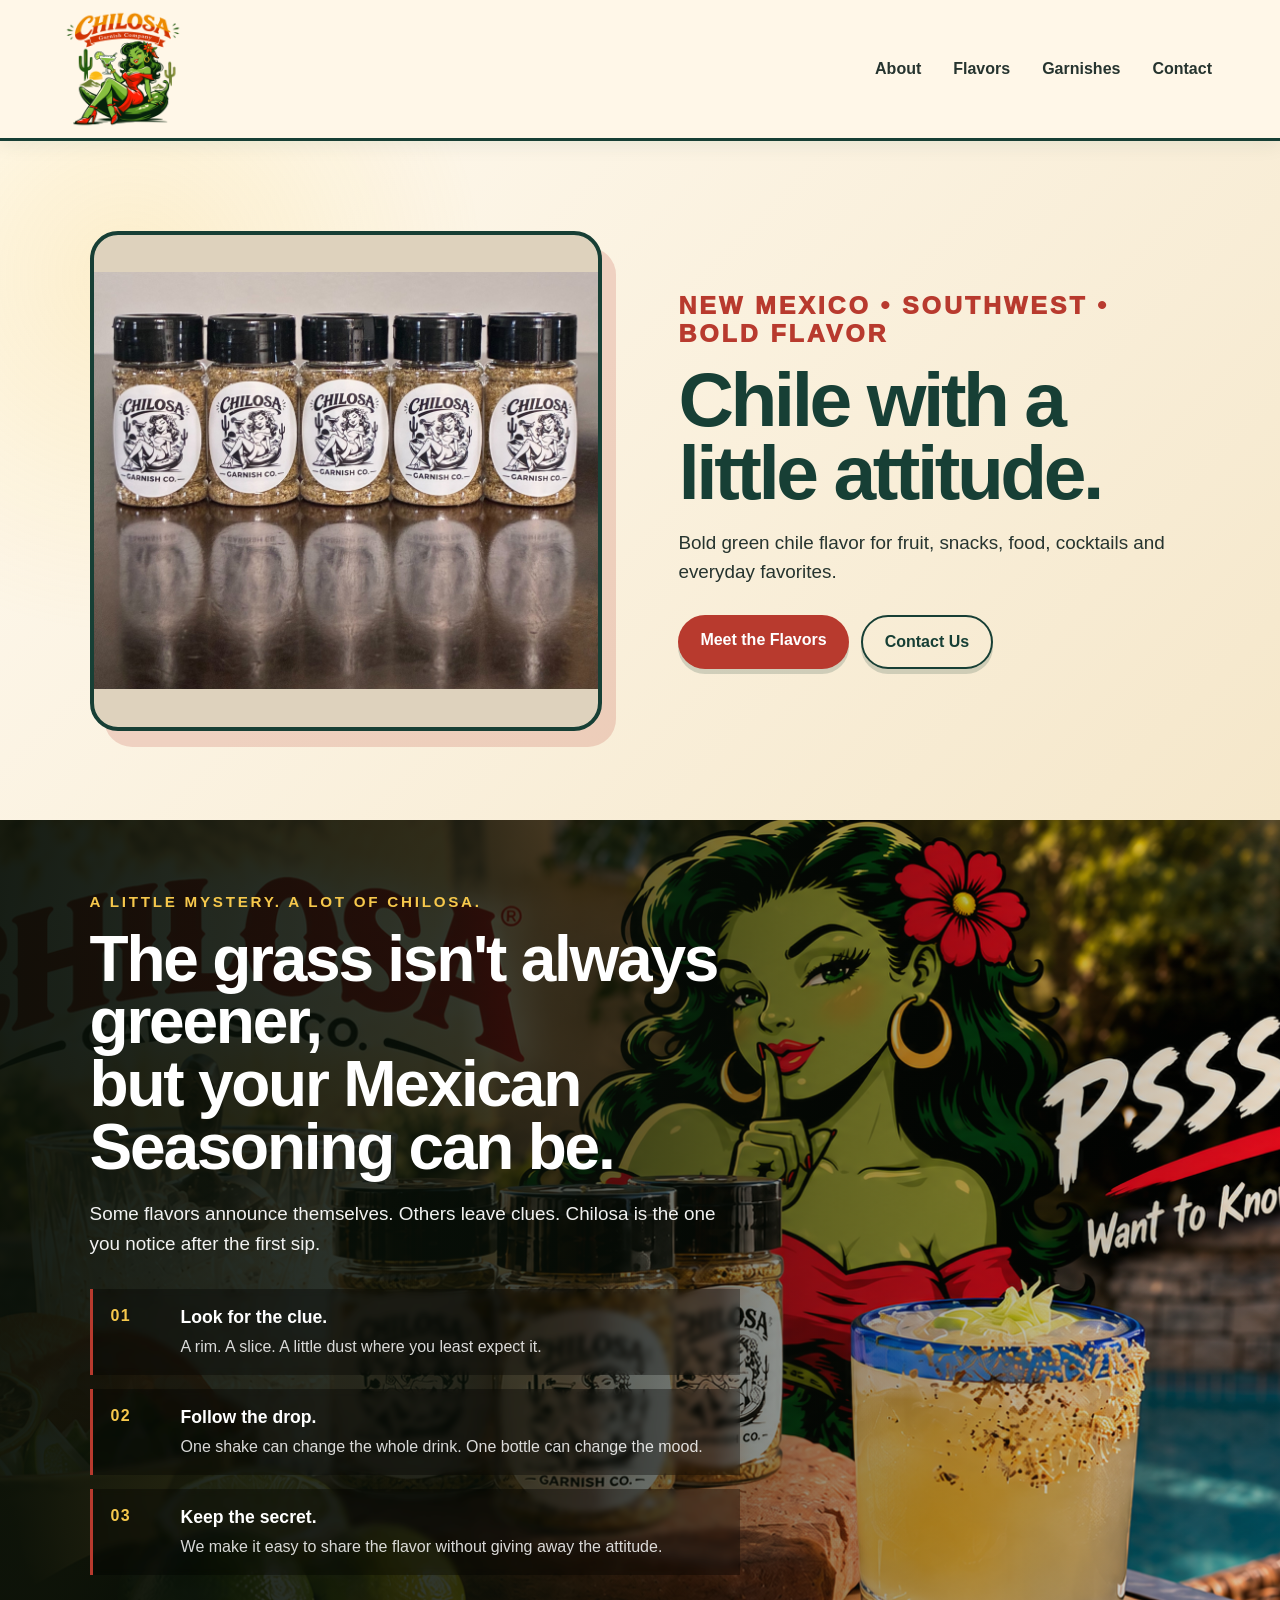
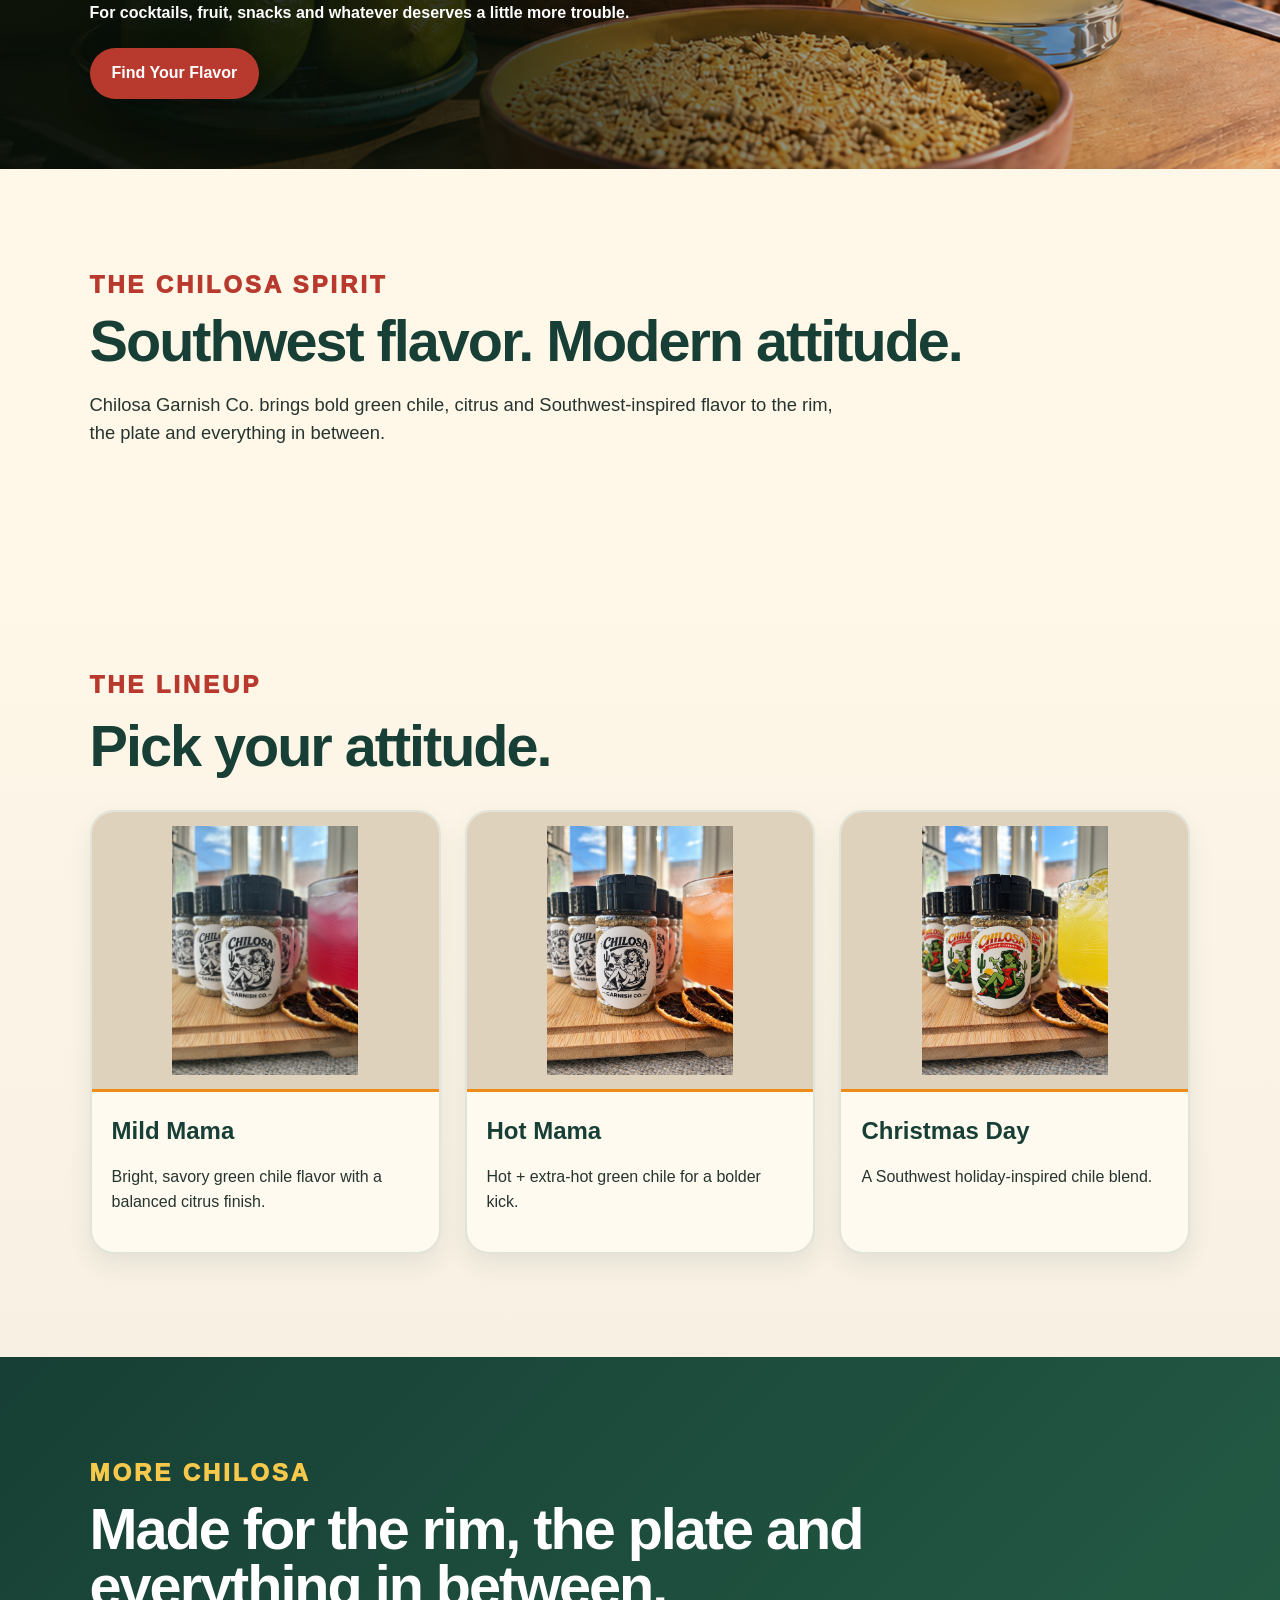
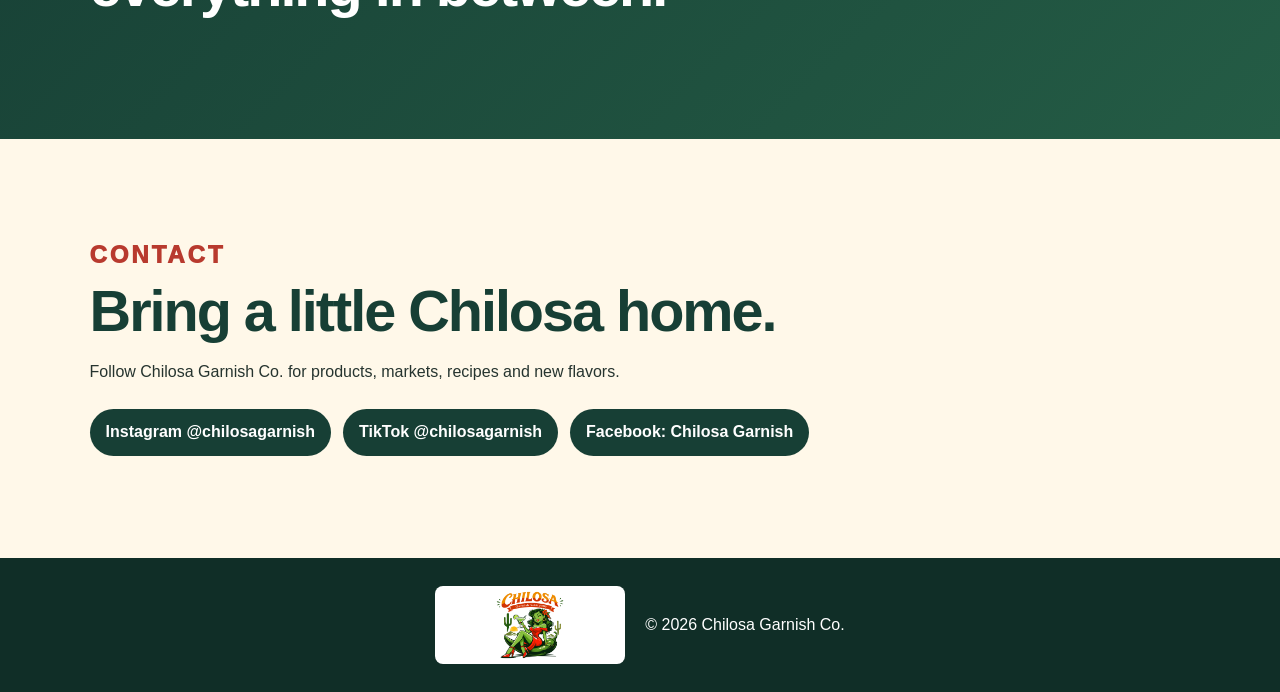
==== commit 1e3f20f7: "Add files via upload" ====
--- a/index.html
+++ b/index.html
@@ -1,55 +1,160 @@
 <!doctype html>
 <html lang="en">
 <head>
-<meta charset="utf-8"><meta name="viewport" content="width=device-width,initial-scale=1">
-<title>Chilosa Garnish Co.</title><link rel="stylesheet" href="styles.css">
+<meta charset="utf-8">
+<meta name="viewport" content="width=device-width,initial-scale=1">
+<meta name="theme-color" content="#173f35">
+<title>Chilosa Garnish Co.</title>
+<link rel="stylesheet" href="styles.css">
 </head>
 <body>
+
 <header>
-  <a class="logo" href="#top"><img src="images/chilosa-logo-header.png" alt="Chilosa Garnish Company logo"></a>
-  <nav><a href="#about">About</a><a href="#flavors">Flavors</a><a href="#garnishes">Garnishes</a><a href="#contact">Contact</a></nav>
+  <a class="logo" href="#top">
+    <img src="images/chilosa-logo-header.png" alt="Chilosa Garnish Company logo">
+  </a>
+  <nav aria-label="Main navigation">
+    <a href="#about">About</a>
+    <a href="#flavors">Flavors</a>
+    <a href="#garnishes">Garnishes</a>
+    <a href="#contact">Contact</a>
+  </nav>
 </header>
 
 <main id="top">
-<section class="hero">
-  <div class="hero-photo"><img src="images/chilosa-hero-product.jpg" alt="Chilosa Garnish Co. products"></div>
-  <div class="hero-copy">
-    <p class="eyebrow">NEW MEXICO • SOUTHWEST • BOLD FLAVOR</p>
-    <h1>Chile with a little attitude.</h1>
-    <p>Bold green chile flavor for fruit, snacks, food, cocktails and everyday favorites.</p>
-    <div class="buttons"><a href="#flavors">Meet the Flavors</a><a class="outline" href="#contact">Contact Us</a></div>
-  </div>
-</section>
 
-<section class="chile-feature" aria-label="Fresh green chile">
-  <div class="chile-feature-image">
-    <img src="images/fresh-green-chiles.jpg" alt="Fresh green chile peppers">
-  </div>
-  <div class="chile-feature-copy">
-    <p class="eyebrow">FRESH • BOLD • SOUTHWEST</p>
-    <h2>Green chile with personality.</h2>
-    <p>Fresh chile energy meets a little Chilosa attitude. Bright, colorful and made to bring some fun to every bite and every sip.</p>
-  </div>
-</section>
+  <!-- HERO -->
+  <section class="hero">
+    <div class="hero-photo">
+      <img src="images/chilosa-hero-product.jpg" alt="Chilosa Garnish Co. products">
+    </div>
+    <div class="hero-copy">
+      <p class="eyebrow">NEW MEXICO • SOUTHWEST • BOLD FLAVOR</p>
+      <h1>Chile with a little attitude.</h1>
+      <p>Bold green chile flavor for fruit, snacks, food, cocktails and everyday favorites.</p>
+      <div class="buttons">
+        <a href="#flavors">Meet the Flavors</a>
+        <a class="outline" href="#contact">Contact Us</a>
+      </div>
+    </div>
+  </section>
 
-<section id="about"><p class="eyebrow">THE CHILOSA SPIRIT</p><h2>Southwest flavor. Modern attitude.</h2>
-<p>Chilosa Garnish Co. brings bold green chile, citrus and Southwest-inspired flavor to the rim, the plate and everything in between.</p></section>
+  <!-- PERSONALITY / MYSTERY SECTION -->
+  <section class="personality-section" id="personality" aria-label="Chilosa personality">
+    <div class="personality-overlay">
+      <div class="personality-content">
+        <p class="personality-kicker">A LITTLE MYSTERY. A LOT OF CHILOSA.</p>
 
-<section id="flavors"><div class="section-kicker"><p class="eyebrow">THE LINEUP</p></div><h2>Pick your attitude.</h2>
-<div class="cards">
-<article><div class="photo product-image"><img src="images/mild-mama.jpg" alt="Chilosa Mild Mama product"></div><h3>Mild Mama</h3><p>Bright, savory green chile flavor with a balanced citrus finish.</p></article>
-<article><div class="photo product-image"><img src="images/hot-mama.jpg" alt="Chilosa Hot Mama product"></div><h3>Hot Mama</h3><p>Hot + extra-hot green chile for a bolder kick.</p></article>
-<article><div class="photo product-image"><img src="images/christmas-day.jpg" alt="Chilosa Christmas Day product"></div><h3>Christmas Day</h3><p>A Southwest holiday-inspired chile blend.</p></article>
-</div></section>
+        <h2>The grass isn't always greener,<br>but your Mexican Seasoning can be.</h2>
 
-<section id="garnishes" class="dark"><p class="eyebrow">MORE CHILOSA</p><h2>Made for the rim, the plate and everything in between.</h2></section>
+        <p class="personality-lead">
+          Some flavors announce themselves. Others leave clues.
+          Chilosa is the one you notice after the first sip.
+        </p>
 
-<section id="contact" class="contact"><div><p class="eyebrow">CONTACT</p><h2>Bring a little Chilosa home.</h2>
-<p>Follow Chilosa Garnish Co. for products, markets, recipes and new flavors.</p>
-<div class="social"><a href="https://www.instagram.com/chilosagarnish" target="_blank">Instagram @chilosagarnish</a>
-<a href="https://www.tiktok.com/@chilosagarnish" target="_blank">TikTok @chilosagarnish</a>
-<a href="https://www.facebook.com/ChilosaGarnish" target="_blank">Facebook: Chilosa Garnish</a></div></div></section>
+        <div class="personality-clues">
+          <div class="clue">
+            <span class="clue-mark">01</span>
+            <div>
+              <h3>Look for the clue.</h3>
+              <p>A rim. A slice. A little dust where you least expect it.</p>
+            </div>
+          </div>
+
+          <div class="clue">
+            <span class="clue-mark">02</span>
+            <div>
+              <h3>Follow the drop.</h3>
+              <p>One shake can change the whole drink. One bottle can change the mood.</p>
+            </div>
+          </div>
+
+          <div class="clue">
+            <span class="clue-mark">03</span>
+            <div>
+              <h3>Keep the secret.</h3>
+              <p>We make it easy to share the flavor without giving away the attitude.</p>
+            </div>
+          </div>
+        </div>
+
+        <p class="personality-close">
+          For cocktails, fruit, snacks and whatever deserves a little more trouble.
+        </p>
+
+        <a class="personality-button" href="#flavors">Find Your Flavor</a>
+      </div>
+    </div>
+  </section>
+
+  <!-- ABOUT -->
+  <section id="about">
+    <p class="eyebrow">THE CHILOSA SPIRIT</p>
+    <h2>Southwest flavor. Modern attitude.</h2>
+    <p>Chilosa Garnish Co. brings bold green chile, citrus and Southwest-inspired flavor to the rim, the plate and everything in between.</p>
+  </section>
+
+  <!-- PRODUCTS -->
+  <section id="flavors">
+    <div class="section-kicker">
+      <p class="eyebrow">THE LINEUP</p>
+    </div>
+    <h2>Pick your attitude.</h2>
+
+    <div class="cards">
+      <article>
+        <div class="photo product-image">
+          <img src="images/mild-mama.jpg" alt="Chilosa Mild Mama product">
+        </div>
+        <h3>Mild Mama</h3>
+        <p>Bright, savory green chile flavor with a balanced citrus finish.</p>
+      </article>
+
+      <article>
+        <div class="photo product-image">
+          <img src="images/hot-mama.jpg" alt="Chilosa Hot Mama product">
+        </div>
+        <h3>Hot Mama</h3>
+        <p>Hot + extra-hot green chile for a bolder kick.</p>
+      </article>
+
+      <article>
+        <div class="photo product-image">
+          <img src="images/christmas-day.jpg" alt="Chilosa Christmas Day product">
+        </div>
+        <h3>Christmas Day</h3>
+        <p>A Southwest holiday-inspired chile blend.</p>
+      </article>
+    </div>
+  </section>
+
+  <!-- MORE CHILOSA -->
+  <section id="garnishes" class="dark">
+    <p class="eyebrow">MORE CHILOSA</p>
+    <h2>Made for the rim, the plate and everything in between.</h2>
+  </section>
+
+  <!-- CONTACT -->
+  <section id="contact" class="contact">
+    <div>
+      <p class="eyebrow">CONTACT</p>
+      <h2>Bring a little Chilosa home.</h2>
+      <p>Follow Chilosa Garnish Co. for products, markets, recipes and new flavors.</p>
+
+      <div class="social">
+        <a href="https://www.instagram.com/chilosagarnish" target="_blank" rel="noopener">Instagram @chilosagarnish</a>
+        <a href="https://www.tiktok.com/@chilosagarnish" target="_blank" rel="noopener">TikTok @chilosagarnish</a>
+        <a href="https://www.facebook.com/ChilosaGarnish" target="_blank" rel="noopener">Facebook: Chilosa Garnish</a>
+      </div>
+    </div>
+  </section>
+
 </main>
 
-<footer><img src="images/chilosa-logo-header.png" alt="Chilosa Garnish Co. logo"><span>© 2026 Chilosa Garnish Co.</span></footer>
-</body></html>+<footer>
+  <img src="images/chilosa-logo-header.png" alt="Chilosa Garnish Co. logo">
+  <span>© 2026 Chilosa Garnish Co.</span>
+</footer>
+
+</body>
+</html>
--- a/styles.css
+++ b/styles.css
@@ -1,238 +1,691 @@
-*{box-sizing:border-box}html{scroll-behavior:smooth}body{margin:0;background:#f7f0e3;color:#171717;font-family:Arial,Helvetica,sans-serif;line-height:1.55}header{position:sticky;top:0;z-index:10;display:flex;align-items:center;justify-content:space-between;padding:12px 6vw;background:#f7f0e3f5;border-bottom:1px solid #ddd4c5}.logo{display:block;width:145px;height:64px}.logo img{width:100%;height:100%;object-fit:contain;object-position:left center}nav{display:flex;gap:24px}nav a{color:#173f35;text-decoration:none;font-weight:800}.hero{min-height:78vh;display:grid;grid-template-columns:1.05fr .95fr;gap:5vw;align-items:center;padding:6vw}.hero-photo{height:500px;overflow:hidden;border:3px solid #173f35;background:#ded2bd;display:flex;align-items:center;justify-content:center;transform:none;}.hero-photo img{display:block;width:100%;height:100%;object-fit:contain;object-position:center;transform:none;}.eyebrow{font-size:.72rem;font-weight:900;letter-spacing:.18em;color:#b83a2e;margin:0 0 10px}h1,h2,h3{font-family:Georgia,serif;color:#173f35;line-height:1.05}h1{font-size:clamp(3rem,6vw,6rem);margin:0 0 20px}h2{font-size:clamp(2.3rem,4vw,4rem)}.hero-copy>p:not(.eyebrow){font-size:1.2rem}.buttons{display:flex;gap:12px;margin-top:25px;flex-wrap:wrap}.buttons a,.social a{display:inline-block;padding:12px 18px;background:#b83a2e;color:white;text-decoration:none;border-radius:999px;font-weight:800}.buttons .outline{background:transparent;color:#173f35;border:2px solid #173f35}section:not(.hero){padding:90px 7vw}.cards{display:grid;grid-template-columns:repeat(3,1fr);gap:24px}.cards article{background:white;padding:18px}.photo{height:300px;display:grid;place-items:center;text-align:center;background:#ded2bd;border:1px dashed #173f35;color:#173f35;font-weight:900}.photo small{font-weight:400}.dark{background:#173f35;color:white}.dark h2{color:white}.contact{display:grid;grid-template-columns:1fr}.social{display:flex;gap:12px;flex-wrap:wrap;margin-top:24px}.social a{background:#173f35}footer{display:flex;align-items:center;gap:25px;padding:25px 7vw;background:#102e27;color:white}footer img{width:145px;height:65px;object-fit:contain;background:white;border-radius:7px;padding:4px}@media(max-width:800px){nav{display:none}.hero{grid-template-columns:1fr}.hero-photo{height:350px}.cards{grid-template-columns:1fr}section:not(.hero){padding:65px 6vw}}
-.product-image{height:260px;padding:14px;overflow:hidden;display:flex;align-items:center;justify-content:center;background:#ded2bd}.product-image img{display:block;width:100%;height:100%;object-fit:contain;object-position:center}
-
-.logo img{object-fit:contain;object-position:left center}
-
-/* Chilosa final polish */
-section#flavors .eyebrow,
-section#garnishes .eyebrow,
-section#contact .eyebrow{
-  font-size:1.15rem;
-  letter-spacing:.16em;
-  font-weight:900;
-}
-header .logo{width:380px;height:150px}
-header .logo img{width:100%;height:100%;object-fit:contain;object-position:left center}
-footer{display:flex;align-items:center;gap:25px;padding:25px 7vw;background:#102e27;color:white}
-footer img{width:190px;height:78px;object-fit:contain;background:white;border-radius:7px;padding:4px}
-
-/* Final logo and red-heading size adjustment */
-header .logo{width:380px;height:150px}
-header .logo img{width:100%;height:100%;object-fit:contain;object-position:left center}
-.hero .eyebrow,
-section#about .eyebrow{
-  font-size:1.25rem;
-  letter-spacing:.16em;
-  font-weight:900;
-}
-
-/* FINAL OVERRIDE: larger header logo and red headings */
-body header .logo {
-  width: 380px !important;
-  height: 150px !important;
-  display: block !important;
-  flex: 0 0 380px !important;
-}
-body header .logo img {
-  width: 100% !important;
-  height: 100% !important;
-  max-width: none !important;
-  object-fit: contain !important;
-  object-position: left center !important;
-}
-body .hero .eyebrow,
-body section#about .eyebrow {
-  font-size: 1.5rem !important;
-  line-height: 1.2 !important;
-  letter-spacing: .16em !important;
-  font-weight: 900 !important;
-}
-@media (max-width:800px) {
-  body header .logo {
-    width: 260px !important;
-    height: 105px !important;
-    flex-basis: 260px !important;
-  }
-}
-
-/* FUN + HAPPY CHILOSA THEME */
+/* =========================================================
+   CHILOSA GARNISH CO. — COMPLETE STYLES
+   Desktop + tablet + phone responsive
+   ========================================================= */
+
 :root{
-  --chilosa-green:#173f35;
-  --chilosa-red:#b83a2e;
-  --chilosa-orange:#ef8b16;
-  --chilosa-lime:#8fbe32;
-  --chilosa-cream:#fff8e9;
-  --chilosa-yellow:#f6c84c;
-}
+  --green:#173f35;
+  --green-dark:#102e27;
+  --red:#b83a2e;
+  --orange:#ef8b16;
+  --yellow:#f6c84c;
+  --cream:#fff8e9;
+  --paper:#f7f0e3;
+  --ink:#26342f;
+  --white:#fff;
+}
+
+*{box-sizing:border-box}
+
+html{
+  scroll-behavior:smooth;
+  overflow-x:hidden;
+}
+
 body{
-  background:
-    radial-gradient(circle at 8% 18%, rgba(246,200,76,.14) 0 70px, transparent 72px),
-    radial-gradient(circle at 92% 48%, rgba(143,190,50,.12) 0 100px, transparent 102px),
-    #f7f0e3;
-}
+  margin:0;
+  overflow-x:hidden;
+  color:var(--ink);
+  background:var(--paper);
+  font-family:Arial,Helvetica,sans-serif;
+  line-height:1.55;
+}
+
+img{
+  max-width:100%;
+}
+
+a{
+  color:inherit;
+}
+
 header{
-  background:rgba(255,248,233,.94);
+  position:sticky;
+  top:0;
+  z-index:100;
+  min-height:104px;
+  display:flex;
+  align-items:center;
+  justify-content:space-between;
+  gap:28px;
+  padding:10px clamp(20px,5vw,72px);
+  background:rgba(255,248,233,.96);
+  border-bottom:3px solid var(--green);
   box-shadow:0 4px 18px rgba(23,63,53,.08);
 }
-nav a{transition:color .2s ease, transform .2s ease}
-nav a:hover{color:var(--chilosa-red);transform:translateY(-2px)}
-.hero{
-  background:linear-gradient(135deg, rgba(255,248,233,.96), rgba(246,200,76,.12));
-  border-bottom:8px solid var(--chilosa-orange);
-}
-.hero-photo{
-  border:4px solid var(--chilosa-green);
-  border-radius:28px;
-  box-shadow:14px 16px 0 rgba(184,58,46,.18);
-}
-.hero-copy .eyebrow,
-.chile-feature-copy .eyebrow,
-section#about .eyebrow,
-section#flavors .eyebrow,
-section#contact .eyebrow{
-  color:var(--chilosa-red);
-  font-size:1.5rem !important;
-  font-weight:950;
-}
-.buttons a,.social a{
-  box-shadow:0 5px 0 rgba(23,63,53,.18);
-  transition:transform .2s ease, box-shadow .2s ease;
-}
-.buttons a:hover,.social a:hover{
-  transform:translateY(-3px);
-  box-shadow:0 8px 0 rgba(23,63,53,.16);
-}
-.chile-feature{
-  position:relative;
-  display:grid;
-  grid-template-columns:1.08fr .92fr;
-  gap:clamp(28px,5vw,72px);
-  align-items:center;
-  margin:0 6vw;
-  padding:clamp(28px,5vw,64px);
-  background:var(--chilosa-green);
-  color:white;
-  border-radius:34px;
-  overflow:hidden;
-  box-shadow:0 18px 40px rgba(23,63,53,.18);
-}
-.chile-feature::after{
-  content:"";
-  position:absolute;
-  width:220px;height:220px;
-  right:-70px;bottom:-90px;
-  background:var(--chilosa-yellow);
-  border-radius:50%;
-  opacity:.9;
-}
-.chile-feature-image{
-  position:relative;
-  z-index:1;
-  height:360px;
-  overflow:hidden;
-  border-radius:24px;
-  border:5px solid var(--chilosa-yellow);
-  transform:rotate(-1deg);
-  box-shadow:10px 10px 0 var(--chilosa-red);
-}
-.chile-feature-image img{
-  width:100%;height:100%;display:block;
-  object-fit:cover;
-}
-.chile-feature-copy{
-  position:relative;
-  z-index:2;
-}
-.chile-feature-copy h2{
-  color:var(--chilosa-yellow);
-  margin:.1em 0 .25em;
-}
-.chile-feature-copy p:not(.eyebrow){font-size:1.15rem;max-width:620px}
-.chile-icons{
+
+header .logo{
+  width:300px;
+  height:118px;
   display:block;
-  width:210px;
-  height:105px;
+  flex:0 0 300px;
+}
+
+header .logo img{
+  width:100%;
+  height:100%;
+  display:block;
   object-fit:contain;
   object-position:left center;
-  margin-bottom:4px;
-  mix-blend-mode:multiply;
-  background:white;
-  border-radius:18px;
-  padding:8px 12px;
-}
-.section-kicker{
-  display:flex;
-  align-items:center;
-  justify-content:space-between;
-  gap:20px;
-}
-.section-kicker img{
-  width:170px;height:82px;object-fit:contain;
-  background:white;border-radius:18px;padding:7px 12px;
-  border:3px solid var(--chilosa-orange);
-  transform:rotate(2deg);
-}
+}
+
+nav{
+  display:flex;
+  align-items:center;
+  justify-content:flex-end;
+  flex-wrap:wrap;
+  gap:8px 24px;
+}
+
+nav a{
+  text-decoration:none;
+  font-weight:800;
+  padding:10px 4px;
+  transition:.2s ease;
+}
+
+nav a:hover{
+  color:var(--red);
+  transform:translateY(-2px);
+}
+
+main{
+  width:100%;
+}
+
+section{
+  padding:clamp(60px,8vw,110px) clamp(20px,7vw,100px);
+}
+
+.eyebrow{
+  margin:0 0 14px;
+  color:var(--red);
+  font-weight:950;
+  font-size:1.5rem;
+  line-height:1.15;
+  letter-spacing:.12em;
+}
+
+h1,h2,h3{
+  font-family:Arial,Helvetica,sans-serif;
+}
+
+h1{
+  margin:.05em 0 .25em;
+  color:var(--green);
+  font-size:clamp(3rem,6vw,6.2rem);
+  line-height:.95;
+  letter-spacing:-.045em;
+}
+
+h2{
+  margin:.1em 0 .35em;
+  color:var(--green);
+  font-size:clamp(2.3rem,4.5vw,4.5rem);
+  line-height:1;
+  letter-spacing:-.035em;
+}
+
+h3{
+  color:var(--green);
+}
+
+p{
+  max-width:760px;
+}
+
+/* HERO */
+.hero{
+  min-height:650px;
+  display:grid;
+  grid-template-columns:minmax(0,1fr) minmax(0,1fr);
+  align-items:center;
+  gap:clamp(35px,6vw,90px);
+  padding-top:clamp(48px,7vw,90px);
+  padding-bottom:clamp(48px,7vw,90px);
+  background:
+    radial-gradient(circle at 10% 20%,rgba(246,200,76,.2),transparent 28%),
+    linear-gradient(135deg,#fffaf0,#f5e7ca);
+}
+
+.hero-photo{
+  height:500px;
+  display:flex;
+  align-items:center;
+  justify-content:center;
+  overflow:hidden;
+  border:4px solid var(--green);
+  border-radius:28px;
+  background:#ded2bd;
+  transform:none;
+  box-shadow:14px 16px 0 rgba(184,58,46,.18);
+}
+
+.hero-photo img{
+  width:100%;
+  height:100%;
+  display:block;
+  object-fit:contain;
+  object-position:center;
+}
+
+.hero-copy .eyebrow{
+  font-size:1.55rem;
+}
+
+.hero-copy>p:not(.eyebrow){
+  font-size:1.18rem;
+  max-width:620px;
+}
+
+.buttons{
+  display:flex;
+  flex-wrap:wrap;
+  gap:12px;
+  margin-top:28px;
+}
+
+.buttons a{
+  display:inline-block;
+  min-height:46px;
+  padding:13px 22px;
+  border-radius:999px;
+  background:var(--red);
+  color:#fff;
+  text-decoration:none;
+  font-weight:900;
+  box-shadow:0 5px 0 rgba(23,63,53,.18);
+  transition:.2s ease;
+}
+
+.buttons a:hover{
+  transform:translateY(-3px);
+}
+
+.buttons a.outline{
+  color:var(--green);
+  background:transparent;
+  border:2px solid var(--green);
+}
+
+/* PERSONALITY */
+.personality-section{
+  position:relative;
+  min-height:700px;
+  padding:0;
+  display:flex;
+  align-items:stretch;
+  overflow:hidden;
+  isolation:isolate;
+  color:#fff;
+  background:#151515 url("images/chilosa-personality-hero.png") center center / cover no-repeat;
+}
+
+.personality-overlay{
+  width:100%;
+  min-height:700px;
+  display:flex;
+  align-items:center;
+  background:
+    linear-gradient(90deg,
+      rgba(8,16,8,.94) 0%,
+      rgba(8,16,8,.83) 36%,
+      rgba(8,16,8,.42) 64%,
+      rgba(8,16,8,.10) 100%);
+}
+
+.personality-content{
+  width:min(650px,92%);
+  margin-left:clamp(24px,7vw,110px);
+  padding:70px 0;
+}
+
+.personality-kicker{
+  margin:0 0 14px;
+  color:var(--yellow);
+  font-weight:900;
+  letter-spacing:.18em;
+  font-size:.95rem;
+}
+
+.personality-content h2{
+  color:#fff;
+  font-size:clamp(2.4rem,5vw,4.7rem);
+  line-height:.98;
+  margin:0 0 20px;
+}
+
+.personality-lead{
+  color:rgba(255,255,255,.94);
+  font-size:1.18rem;
+  line-height:1.6;
+  margin-bottom:30px;
+}
+
+.personality-clues{
+  display:grid;
+  gap:14px;
+}
+
+.clue{
+  display:grid;
+  grid-template-columns:54px 1fr;
+  gap:16px;
+  padding:15px 18px;
+  border-left:3px solid var(--red);
+  background:rgba(0,0,0,.34);
+  backdrop-filter:blur(3px);
+}
+
+.clue-mark{
+  color:var(--yellow);
+  font-weight:900;
+  letter-spacing:.08em;
+}
+
+.clue h3{
+  margin:0 0 4px;
+  color:#fff;
+  font-size:1.1rem;
+}
+
+.clue p{
+  margin:0;
+  color:rgba(255,255,255,.84);
+}
+
+.personality-close{
+  margin:26px 0 22px;
+  color:#fff;
+  font-weight:700;
+}
+
+.personality-button{
+  display:inline-block;
+  min-height:46px;
+  padding:13px 22px;
+  border-radius:999px;
+  background:var(--red);
+  color:#fff;
+  text-decoration:none;
+  font-weight:900;
+  box-shadow:0 8px 24px rgba(0,0,0,.25);
+}
+
+/* ABOUT */
+#about{
+  background:var(--cream);
+}
+
+#about>p:not(.eyebrow){
+  font-size:1.15rem;
+}
+
+/* PRODUCTS */
 #flavors{
   background:linear-gradient(180deg,#fff8e9 0%,#f7f0e3 100%);
 }
+
+.section-kicker{
+  display:flex;
+  align-items:center;
+}
+
+.cards{
+  display:grid;
+  grid-template-columns:repeat(3,minmax(0,1fr));
+  gap:24px;
+  margin-top:34px;
+}
+
 .cards article{
+  min-width:0;
+  padding-bottom:22px;
+  overflow:hidden;
+  background:#fffaf0;
   border:2px solid rgba(23,63,53,.12);
   border-radius:24px;
+  box-shadow:0 10px 24px rgba(23,63,53,.09);
+  transition:.2s ease;
+}
+
+.cards article:hover{
+  transform:translateY(-7px);
+  box-shadow:0 18px 34px rgba(23,63,53,.14);
+}
+
+.cards article h3,
+.cards article p{
+  margin-left:20px;
+  margin-right:20px;
+}
+
+.cards article h3{
+  margin-top:20px;
+  margin-bottom:7px;
+  font-size:1.5rem;
+}
+
+.product-image{
+  height:280px;
+  padding:14px;
   overflow:hidden;
-  box-shadow:0 10px 24px rgba(23,63,53,.09);
-  transition:transform .2s ease, box-shadow .2s ease;
-}
-.cards article:hover{
-  transform:translateY(-7px) rotate(-.4deg);
-  box-shadow:0 18px 34px rgba(23,63,53,.14);
-}
-.product-image{
-  border:3px solid var(--chilosa-orange);
-  border-radius:18px;
-  background:#fff8e9;
-}
+  display:flex;
+  align-items:center;
+  justify-content:center;
+  background:#ded2bd;
+  border-bottom:3px solid var(--orange);
+}
+
+.product-image img{
+  width:100%;
+  height:100%;
+  display:block;
+  object-fit:contain;
+  object-position:center;
+}
+
+/* MORE CHILOSA */
 .dark{
-  background:linear-gradient(135deg,var(--chilosa-green),#245c45);
   position:relative;
   overflow:hidden;
-}
-.dark::before{
-  content:"🌶️  🌶️  🌶️";
-  position:absolute;
-  right:5vw;top:18px;
-  font-size:2rem;
-  letter-spacing:8px;
-  opacity:.28;
-}
+  color:#fff;
+  background:linear-gradient(135deg,var(--green),#245c45);
+}
+
+.dark .eyebrow{
+  color:var(--yellow);
+}
+
+.dark h2{
+  color:#fff;
+  max-width:900px;
+}
+
+/* CONTACT */
+.contact{
+  background:var(--cream);
+}
+
+.social{
+  display:flex;
+  flex-wrap:wrap;
+  gap:12px;
+  margin-top:24px;
+}
+
+.social a{
+  display:inline-block;
+  min-height:44px;
+  padding:11px 16px;
+  border-radius:999px;
+  background:var(--green);
+  color:#fff;
+  text-decoration:none;
+  font-weight:800;
+  transition:.2s ease;
+}
+
+.social a:hover{
+  background:var(--red);
+  transform:translateY(-2px);
+}
+
+/* FOOTER */
 footer{
-  background:#102e27;
-}
-@media (max-width:800px){
-  .hero{grid-template-columns:1fr;padding:9vw 5vw}
-  .hero-photo{height:360px}
-  .chile-feature{grid-template-columns:1fr;margin:0 4vw;border-radius:26px}
-  .chile-feature-image{height:280px}
-  .section-kicker{align-items:flex-start}
-  .section-kicker img{width:130px;height:64px}
-}
-
-/* Green chile hero background */
-.hero {
-  position: relative;
-  overflow: hidden;
-  background:
-    linear-gradient(90deg, rgba(250,246,232,.18) 0%, rgba(250,246,232,.78) 48%, rgba(250,246,232,.96) 70%),
-    url("images/fresh-green-chiles.jpg") left center / 58% 100% no-repeat;
-}
-.hero-photo {
-  background: transparent !important;
-  border: none !important;
-  box-shadow: none !important;
-}
-@media (max-width:800px) {
-  .hero {
+  display:flex;
+  align-items:center;
+  justify-content:center;
+  flex-wrap:wrap;
+  gap:20px;
+  padding:28px 20px;
+  background:var(--green-dark);
+  color:#fff;
+  text-align:center;
+}
+
+footer img{
+  width:190px;
+  height:78px;
+  display:block;
+  object-fit:contain;
+  background:#fff;
+  border-radius:8px;
+  padding:4px;
+}
+
+/* TABLET */
+@media (max-width:900px){
+  header{
+    min-height:auto;
+    padding:10px 20px;
+    gap:15px;
+  }
+
+  header .logo{
+    width:230px;
+    height:92px;
+    flex-basis:230px;
+  }
+
+  nav{
+    gap:4px 12px;
+  }
+
+  nav a{
+    font-size:.92rem;
+  }
+
+  .hero{
+    grid-template-columns:1fr;
+    min-height:auto;
+  }
+
+  .hero-photo{
+    height:430px;
+    max-width:760px;
+    width:100%;
+    margin:auto;
+  }
+
+  .hero-copy{
+    max-width:760px;
+    margin:auto;
+  }
+
+  .cards{
+    grid-template-columns:repeat(2,minmax(0,1fr));
+  }
+
+  .personality-section,
+  .personality-overlay{
+    min-height:680px;
+  }
+
+  .personality-content{
+    margin-left:6vw;
+  }
+}
+
+/* PHONE */
+@media (max-width:600px){
+  header{
+    position:relative;
+    flex-direction:column;
+    align-items:center;
+    padding:8px 14px 12px;
+  }
+
+  header .logo{
+    width:220px;
+    height:86px;
+    flex-basis:auto;
+  }
+
+  nav{
+    width:100%;
+    justify-content:center;
+    gap:2px 10px;
+  }
+
+  nav a{
+    min-height:44px;
+    display:flex;
+    align-items:center;
+    font-size:.86rem;
+  }
+
+  section{
+    padding:52px 20px;
+  }
+
+  .eyebrow{
+    font-size:1.15rem;
+  }
+
+  .hero{
+    padding:38px 20px 48px;
+    gap:30px;
     background:
-      linear-gradient(rgba(250,246,232,.35), rgba(250,246,232,.92)),
-      url("images/fresh-green-chiles.jpg") center / cover no-repeat;
-  }
-}
+      radial-gradient(circle at 10% 20%,rgba(246,200,76,.2),transparent 32%),
+      linear-gradient(135deg,#fffaf0,#f5e7ca);
+  }
+
+  .hero-photo{
+    height:330px;
+    border-radius:20px;
+    box-shadow:8px 9px 0 rgba(184,58,46,.18);
+  }
+
+  h1{
+    font-size:clamp(2.45rem,12vw,3.5rem);
+  }
+
+  h2{
+    font-size:clamp(2rem,10vw,3rem);
+  }
+
+  .hero-copy .eyebrow{
+    font-size:1.12rem;
+  }
+
+  .hero-copy>p:not(.eyebrow){
+    font-size:1.03rem;
+  }
+
+  .buttons{
+    display:grid;
+    grid-template-columns:1fr;
+  }
+
+  .buttons a{
+    width:100%;
+    text-align:center;
+  }
+
+  .personality-section{
+    min-height:0;
+    background-position:center top;
+  }
+
+  .personality-overlay{
+    min-height:0;
+    align-items:flex-end;
+    background:
+      linear-gradient(180deg,
+        rgba(8,16,8,.10) 0%,
+        rgba(8,16,8,.34) 28%,
+        rgba(8,16,8,.88) 65%,
+        rgba(8,16,8,.98) 100%);
+  }
+
+  .personality-content{
+    width:min(91%,560px);
+    margin:0 auto;
+    padding:44px 0 48px;
+  }
+
+  .personality-kicker{
+    font-size:.74rem;
+    letter-spacing:.12em;
+  }
+
+  .personality-content h2{
+    font-size:clamp(2rem,10.5vw,3.2rem);
+  }
+
+  .personality-lead{
+    font-size:1rem;
+  }
+
+  .clue{
+    grid-template-columns:42px 1fr;
+    gap:10px;
+    padding:13px 14px;
+  }
+
+  .clue h3{
+    font-size:1rem;
+  }
+
+  .clue p{
+    font-size:.93rem;
+  }
+
+  .personality-button{
+    width:100%;
+    text-align:center;
+  }
+
+  .cards{
+    grid-template-columns:1fr;
+    gap:20px;
+  }
+
+  .product-image{
+    height:auto;
+    min-height:260px;
+  }
+
+  .social{
+    display:grid;
+    grid-template-columns:1fr;
+  }
+
+  .social a{
+    text-align:center;
+  }
+
+  footer{
+    flex-direction:column;
+  }
+
+  footer img{
+    width:155px;
+    height:66px;
+  }
+}
+
+/* VERY SMALL PHONES */
+@media (max-width:380px){
+  header .logo{
+    width:185px;
+    height:74px;
+  }
+
+  nav{
+    gap:0 7px;
+  }
+
+  nav a{
+    font-size:.78rem;
+  }
+
+  .hero-photo{
+    height:285px;
+  }
+
+  h1{
+    font-size:2.2rem;
+  }
+}
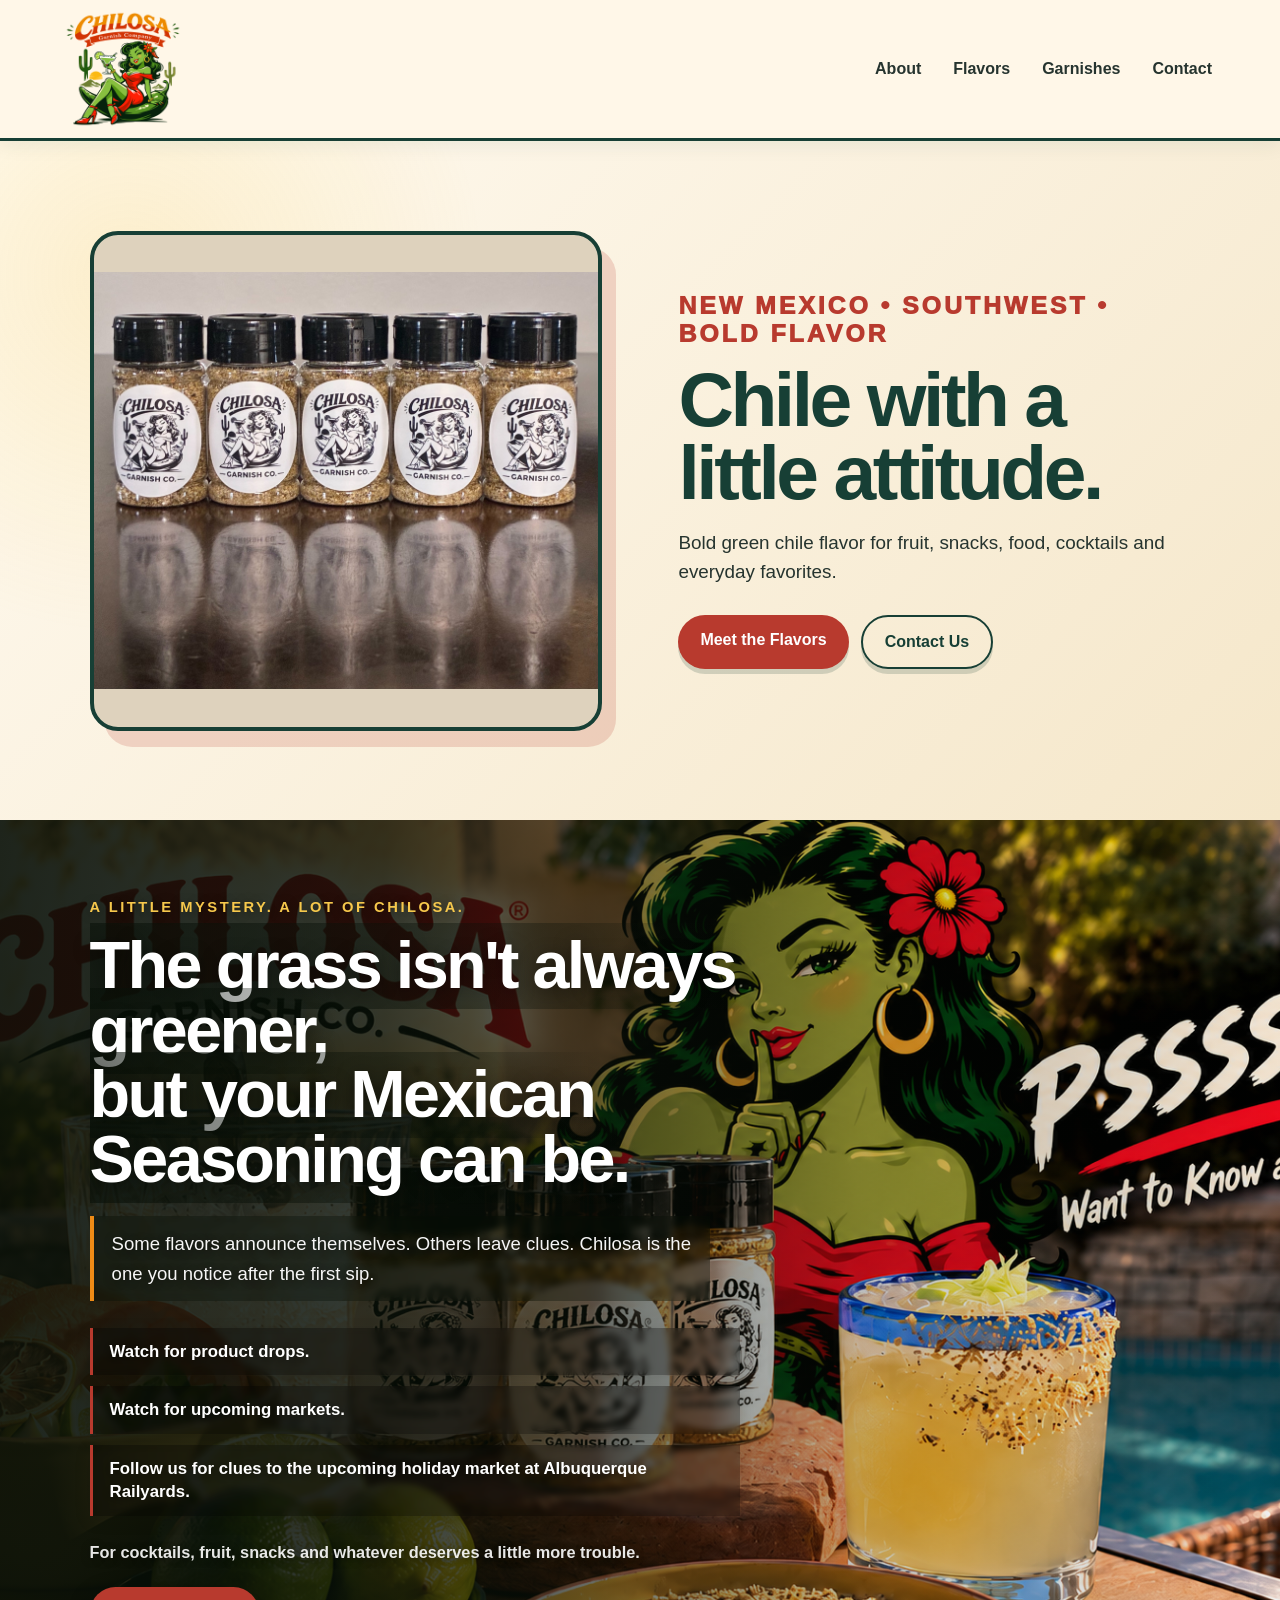
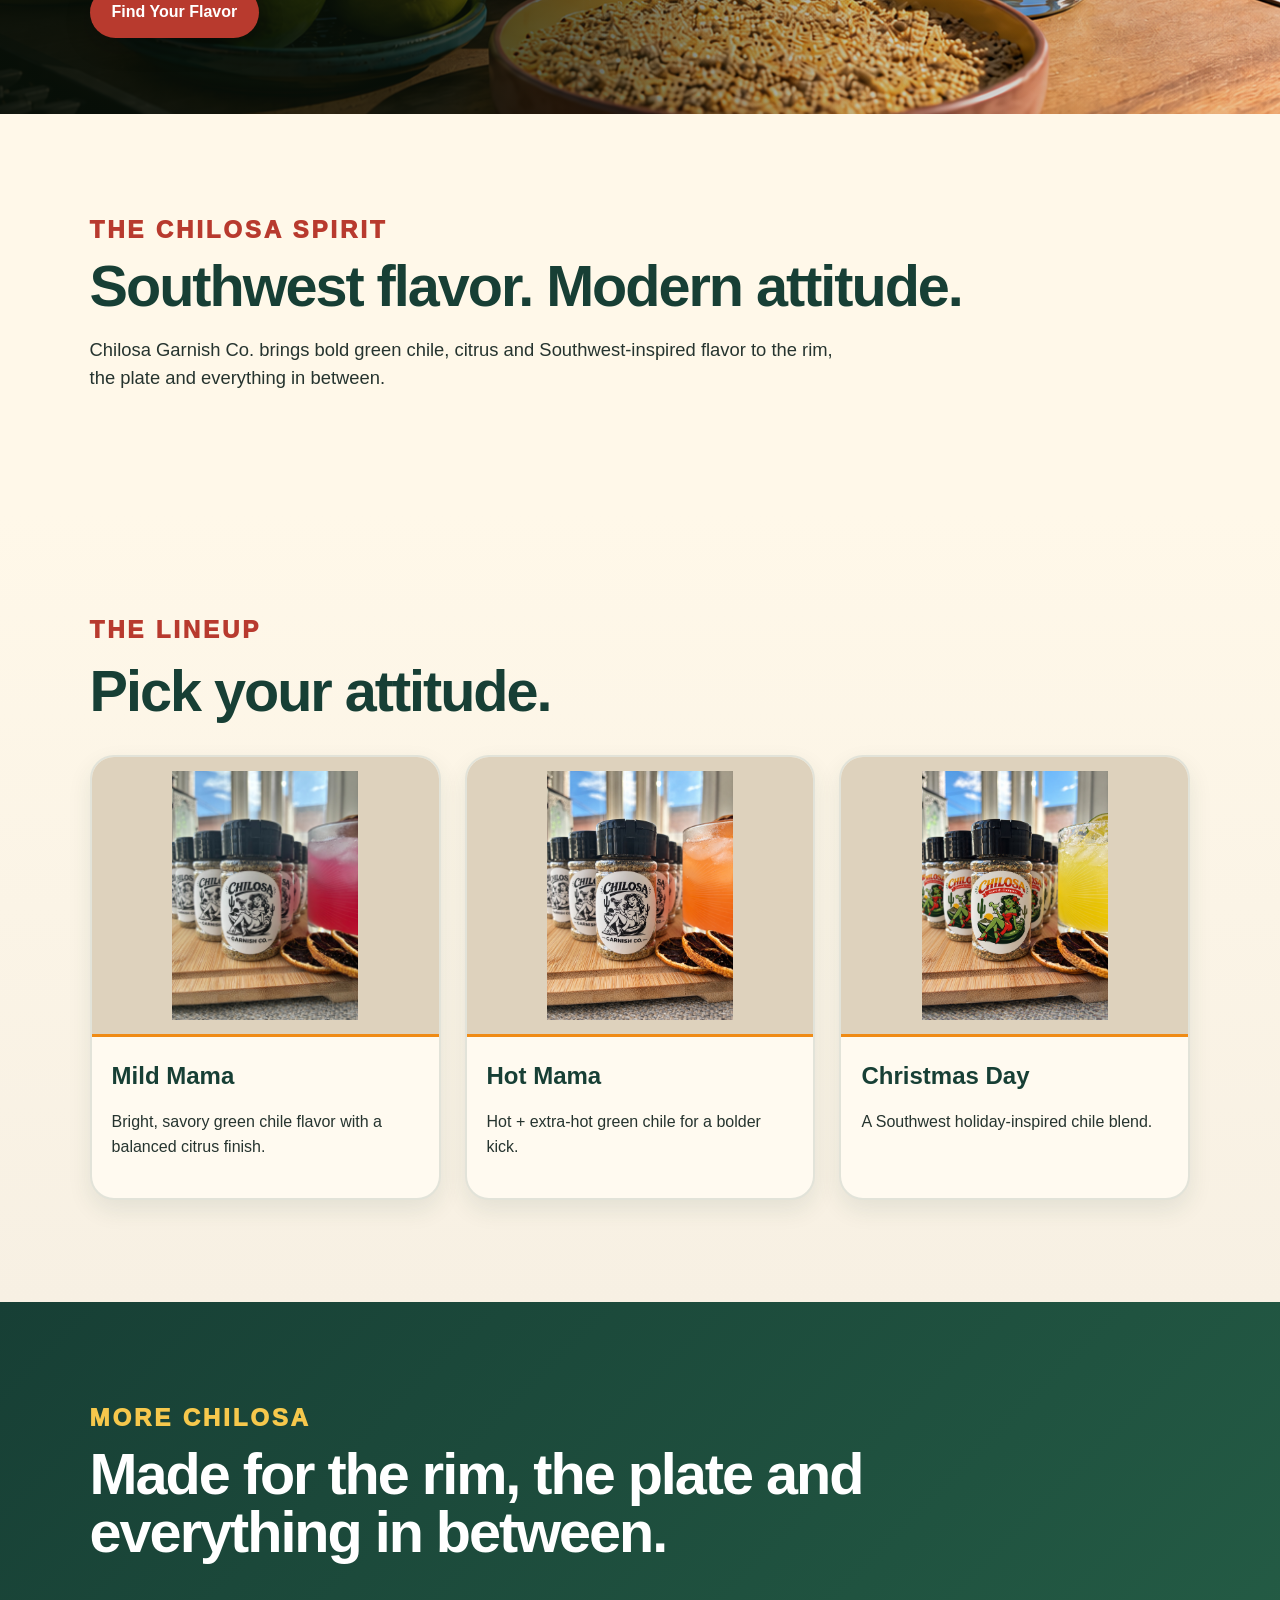
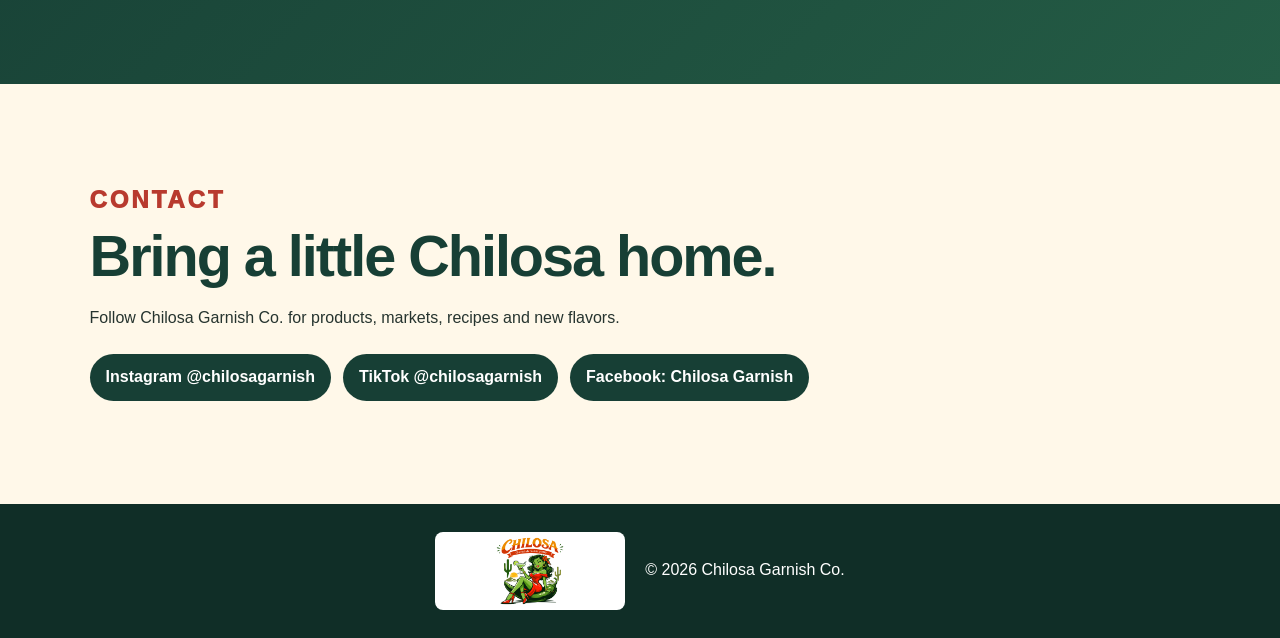
==== commit 3ebd7b0b: "Add files via upload" ====
--- a/index.html
+++ b/index.html
@@ -54,27 +54,15 @@
 
         <div class="personality-clues">
           <div class="clue">
-            <span class="clue-mark">01</span>
-            <div>
-              <h3>Look for the clue.</h3>
-              <p>A rim. A slice. A little dust where you least expect it.</p>
-            </div>
+            <h3>Watch for product drops.</h3>
           </div>
 
           <div class="clue">
-            <span class="clue-mark">02</span>
-            <div>
-              <h3>Follow the drop.</h3>
-              <p>One shake can change the whole drink. One bottle can change the mood.</p>
-            </div>
+            <h3>Watch for upcoming markets.</h3>
           </div>
 
           <div class="clue">
-            <span class="clue-mark">03</span>
-            <div>
-              <h3>Keep the secret.</h3>
-              <p>We make it easy to share the flavor without giving away the attitude.</p>
-            </div>
+            <h3>Follow us for clues to the upcoming holiday market at Albuquerque Railyards.</h3>
           </div>
         </div>
 
@@ -82,7 +70,12 @@
           For cocktails, fruit, snacks and whatever deserves a little more trouble.
         </p>
 
-        <a class="personality-button" href="#flavors">Find Your Flavor</a>
+        <a class="personality-button"
+           href="https://railyardsmarket.org/holiday-market.php"
+           target="_blank"
+           rel="noopener">
+          Find Your Flavor
+        </a>
       </div>
     </div>
   </section>
--- a/styles.css
+++ b/styles.css
@@ -208,7 +208,7 @@
   border:2px solid var(--green);
 }
 
-/* PERSONALITY */
+/* PERSONALITY — VISUAL TREATMENT ONLY */
 .personality-section{
   position:relative;
   min-height:700px;
@@ -221,6 +221,7 @@
   background:#151515 url("images/chilosa-personality-hero.png") center center / cover no-repeat;
 }
 
+/* The image stays visible: darker on the copy side, lighter toward the products. */
 .personality-overlay{
   width:100%;
   min-height:700px;
@@ -228,76 +229,90 @@
   align-items:center;
   background:
     linear-gradient(90deg,
-      rgba(8,16,8,.94) 0%,
-      rgba(8,16,8,.83) 36%,
-      rgba(8,16,8,.42) 64%,
-      rgba(8,16,8,.10) 100%);
+      rgba(8,16,8,.91) 0%,
+      rgba(8,16,8,.82) 30%,
+      rgba(8,16,8,.60) 47%,
+      rgba(8,16,8,.24) 67%,
+      rgba(8,16,8,.05) 100%);
 }
 
 .personality-content{
-  width:min(650px,92%);
+  width:min(690px,92%);
   margin-left:clamp(24px,7vw,110px);
-  padding:70px 0;
+  padding:76px 0;
 }
 
 .personality-kicker{
   margin:0 0 14px;
   color:var(--yellow);
   font-weight:900;
-  letter-spacing:.18em;
-  font-size:.95rem;
+  letter-spacing:.17em;
+  font-size:.92rem;
+  text-shadow:0 2px 12px rgba(0,0,0,.45);
 }
 
 .personality-content h2{
-  color:#fff;
-  font-size:clamp(2.4rem,5vw,4.7rem);
-  line-height:.98;
-  margin:0 0 20px;
+  position:relative;
+  display:inline;
+  color:#fff;
+  font-size:clamp(2.5rem,5.2vw,4.9rem);
+  line-height:.97;
+  letter-spacing:-.04em;
+  margin:0;
+  padding:5px 10px 7px 0;
+  background:linear-gradient(
+    90deg,
+    rgba(8,16,8,.58) 0%,
+    rgba(8,16,8,.30) 72%,
+    rgba(8,16,8,0) 100%
+  );
+  box-decoration-break:clone;
+  -webkit-box-decoration-break:clone;
+  text-shadow:0 3px 18px rgba(0,0,0,.42);
 }
 
 .personality-lead{
-  color:rgba(255,255,255,.94);
-  font-size:1.18rem;
-  line-height:1.6;
-  margin-bottom:30px;
+  max-width:620px;
+  margin:25px 0 27px;
+  padding:13px 18px;
+  color:rgba(255,255,255,.96);
+  font-size:1.16rem;
+  line-height:1.58;
+  background:rgba(8,16,8,.34);
+  border-left:4px solid var(--orange);
+  backdrop-filter:blur(3px);
+  text-shadow:0 2px 10px rgba(0,0,0,.4);
 }
 
 .personality-clues{
+  max-width:650px;
   display:grid;
-  gap:14px;
+  gap:11px;
 }
 
 .clue{
-  display:grid;
-  grid-template-columns:54px 1fr;
-  gap:16px;
-  padding:15px 18px;
+  padding:12px 17px;
   border-left:3px solid var(--red);
-  background:rgba(0,0,0,.34);
+  background:rgba(0,0,0,.30);
   backdrop-filter:blur(3px);
-}
-
-.clue-mark{
-  color:var(--yellow);
-  font-weight:900;
-  letter-spacing:.08em;
+  box-shadow:0 4px 16px rgba(0,0,0,.10);
 }
 
 .clue h3{
-  margin:0 0 4px;
-  color:#fff;
-  font-size:1.1rem;
-}
-
-.clue p{
   margin:0;
-  color:rgba(255,255,255,.84);
+  color:#fff;
+  font-size:1.05rem;
+  line-height:1.4;
+  text-shadow:0 2px 10px rgba(0,0,0,.45);
 }
 
 .personality-close{
-  margin:26px 0 22px;
-  color:#fff;
+  max-width:590px;
+  margin:24px 0 22px;
+  color:rgba(255,255,255,.90);
   font-weight:700;
+  font-size:1.02rem;
+  text-shadow:0 2px 10px rgba(0,0,0,.45);
 }
 
 .personality-button{
@@ -310,6 +325,83 @@
   text-decoration:none;
   font-weight:900;
   box-shadow:0 8px 24px rgba(0,0,0,.25);
+  transition:.2s ease;
+}
+
+.personality-button:hover{
+  transform:translateY(-2px);
+  filter:brightness(1.06);
+}
+
+@media (max-width:900px){
+  .personality-section,
+  .personality-overlay{
+    min-height:680px;
+  }
+
+  .personality-content{
+    margin-left:6vw;
+  }
+}
+
+@media (max-width:600px){
+  .personality-section{
+    min-height:0;
+    background-position:center top;
+  }
+
+  .personality-overlay{
+    min-height:0;
+    align-items:flex-end;
+    background:
+      linear-gradient(180deg,
+        rgba(8,16,8,.07) 0%,
+        rgba(8,16,8,.25) 24%,
+        rgba(8,16,8,.68) 53%,
+        rgba(8,16,8,.96) 82%,
+        rgba(8,16,8,.99) 100%);
+  }
+
+  .personality-content{
+    width:min(91%,560px);
+    margin:0 auto;
+    padding:45px 0 49px;
+  }
+
+  .personality-kicker{
+    font-size:.72rem;
+    letter-spacing:.11em;
+  }
+
+  .personality-content h2{
+    font-size:clamp(2.1rem,10.5vw,3.2rem);
+    line-height:.99;
+    padding-right:5px;
+  }
+
+  .personality-lead{
+    font-size:1rem;
+    line-height:1.5;
+    padding:12px 14px;
+  }
+
+  .clue{
+    padding:12px 14px;
+  }
+
+  .clue h3{
+    font-size:1rem;
+  }
+
+  .personality-close{
+    font-size:.96rem;
+    line-height:1.45;
+  }
+
+  .personality-button{
+    width:100%;
+    text-align:center;
+  }
 }
 
 /* ABOUT */
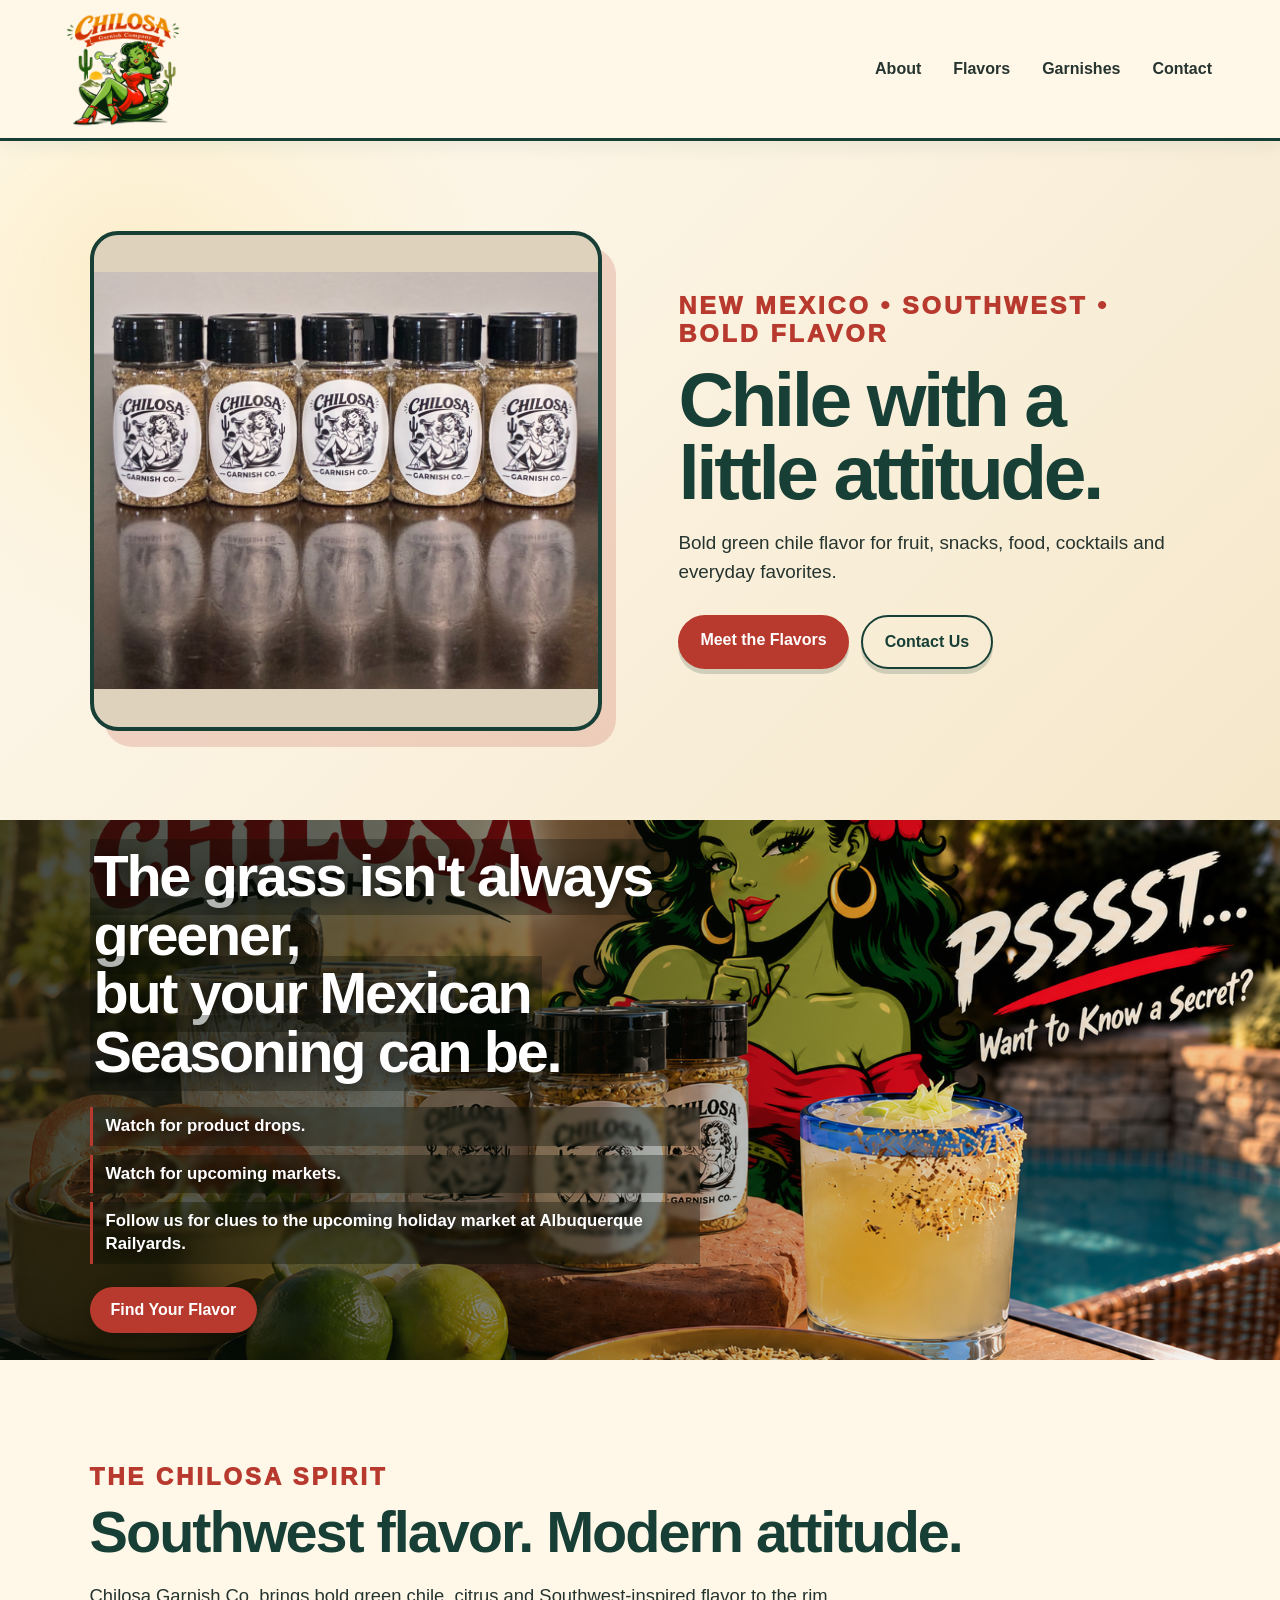
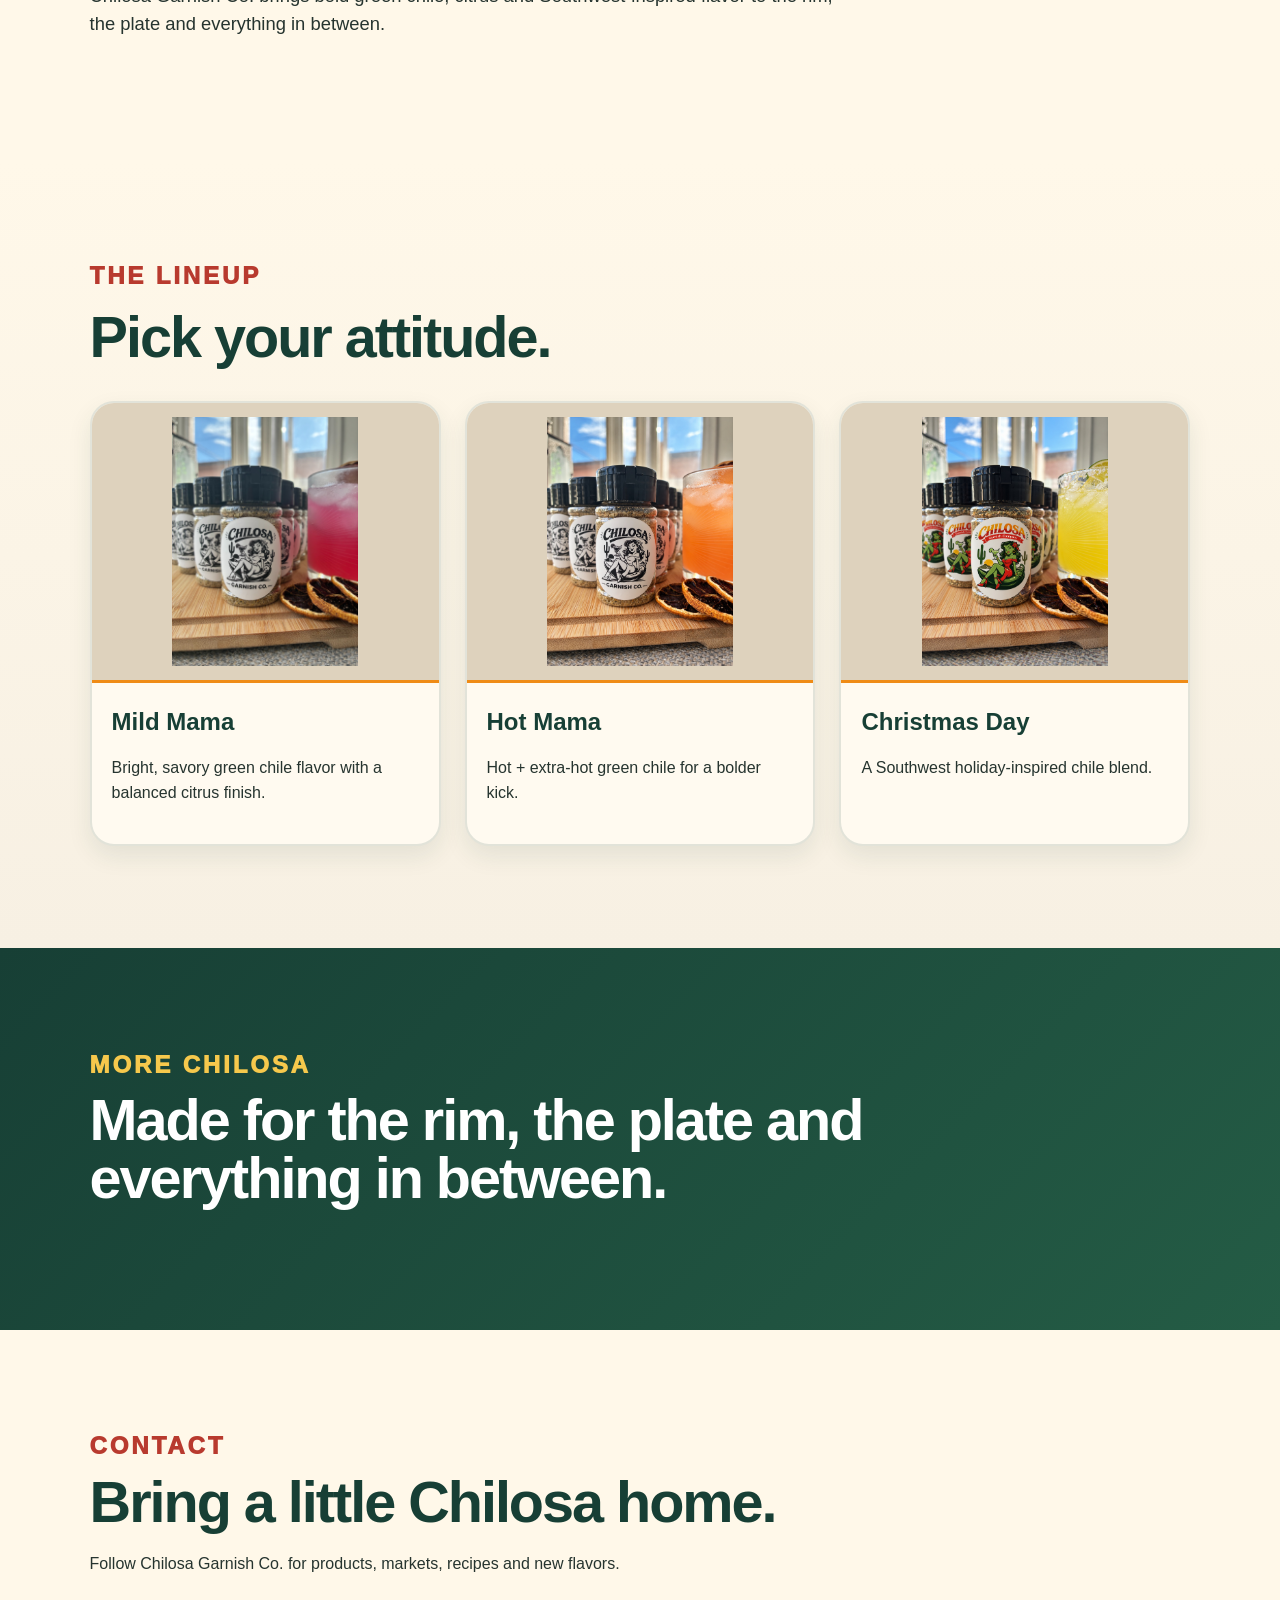
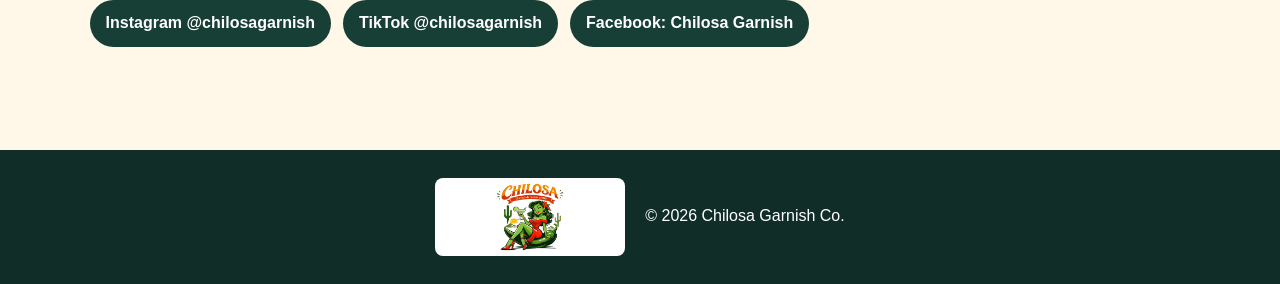
==== commit e2184f86: "Add files via upload" ====
--- a/index.html
+++ b/index.html
@@ -43,32 +43,13 @@
   <section class="personality-section" id="personality" aria-label="Chilosa personality">
     <div class="personality-overlay">
       <div class="personality-content">
-        <p class="personality-kicker">A LITTLE MYSTERY. A LOT OF CHILOSA.</p>
-
         <h2>The grass isn't always greener,<br>but your Mexican Seasoning can be.</h2>
 
-        <p class="personality-lead">
-          Some flavors announce themselves. Others leave clues.
-          Chilosa is the one you notice after the first sip.
-        </p>
-
         <div class="personality-clues">
-          <div class="clue">
-            <h3>Watch for product drops.</h3>
-          </div>
-
-          <div class="clue">
-            <h3>Watch for upcoming markets.</h3>
-          </div>
-
-          <div class="clue">
-            <h3>Follow us for clues to the upcoming holiday market at Albuquerque Railyards.</h3>
-          </div>
+          <h3>Watch for product drops.</h3>
+          <h3>Watch for upcoming markets.</h3>
+          <h3>Follow us for clues to the upcoming holiday market at Albuquerque Railyards.</h3>
         </div>
-
-        <p class="personality-close">
-          For cocktails, fruit, snacks and whatever deserves a little more trouble.
-        </p>
 
         <a class="personality-button"
            href="https://railyardsmarket.org/holiday-market.php"
--- a/styles.css
+++ b/styles.css
@@ -208,135 +208,96 @@
   border:2px solid var(--green);
 }
 
-/* PERSONALITY — VISUAL TREATMENT ONLY */
+/* PERSONALITY — SHORTER, IMAGE-FIRST TREATMENT */
 .personality-section{
   position:relative;
-  min-height:700px;
+  min-height:540px;
+  height:540px;
   padding:0;
-  display:flex;
-  align-items:stretch;
   overflow:hidden;
   isolation:isolate;
   color:#fff;
   background:#151515 url("images/chilosa-personality-hero.png") center center / cover no-repeat;
 }
 
-/* The image stays visible: darker on the copy side, lighter toward the products. */
+/* Keep the photograph visible, including Chilosa, while giving the copy a readable veil. */
 .personality-overlay{
   width:100%;
-  min-height:700px;
+  height:100%;
   display:flex;
   align-items:center;
   background:
     linear-gradient(90deg,
-      rgba(8,16,8,.91) 0%,
-      rgba(8,16,8,.82) 30%,
-      rgba(8,16,8,.60) 47%,
-      rgba(8,16,8,.24) 67%,
-      rgba(8,16,8,.05) 100%);
+      rgba(8,16,8,.76) 0%,
+      rgba(8,16,8,.62) 31%,
+      rgba(8,16,8,.34) 52%,
+      rgba(8,16,8,.10) 76%,
+      rgba(8,16,8,.02) 100%);
 }
 
 .personality-content{
-  width:min(690px,92%);
+  width:min(650px,86%);
   margin-left:clamp(24px,7vw,110px);
-  padding:76px 0;
-}
-
-.personality-kicker{
-  margin:0 0 14px;
-  color:var(--yellow);
-  font-weight:900;
-  letter-spacing:.17em;
-  font-size:.92rem;
-  text-shadow:0 2px 12px rgba(0,0,0,.45);
+  padding:30px 0;
+  position:relative;
+  z-index:2;
 }
 
 .personality-content h2{
-  position:relative;
   display:inline;
-  color:#fff;
-  font-size:clamp(2.5rem,5.2vw,4.9rem);
-  line-height:.97;
+  margin:0;
+  padding:5px 12px 7px 4px;
+  color:#fff;
+  font-size:clamp(2.25rem,4.5vw,4.25rem);
+  line-height:1.02;
   letter-spacing:-.04em;
-  margin:0;
-  padding:5px 10px 7px 0;
-  background:linear-gradient(
-    90deg,
-    rgba(8,16,8,.58) 0%,
-    rgba(8,16,8,.30) 72%,
-    rgba(8,16,8,0) 100%
-  );
+  text-shadow:0 3px 16px rgba(0,0,0,.65);
+  background:rgba(8,16,8,.30);
   box-decoration-break:clone;
   -webkit-box-decoration-break:clone;
-  text-shadow:0 3px 18px rgba(0,0,0,.42);
-}
-
-.personality-lead{
-  max-width:620px;
-  margin:25px 0 27px;
-  padding:13px 18px;
-  color:rgba(255,255,255,.96);
-  font-size:1.16rem;
-  line-height:1.58;
+}
+
+.personality-clues{
+  max-width:610px;
+  margin:25px 0 23px;
+  display:grid;
+  gap:9px;
+}
+
+.personality-clues h3{
+  margin:0;
+  padding:8px 13px;
+  color:#fff;
+  font-size:1.05rem;
+  line-height:1.35;
+  font-weight:800;
   background:rgba(8,16,8,.34);
-  border-left:4px solid var(--orange);
-  backdrop-filter:blur(3px);
-  text-shadow:0 2px 10px rgba(0,0,0,.4);
-}
-
-.personality-clues{
-  max-width:650px;
-  display:grid;
-  gap:11px;
-}
-
-.clue{
-  padding:12px 17px;
   border-left:3px solid var(--red);
-  background:rgba(0,0,0,.30);
-  backdrop-filter:blur(3px);
-  box-shadow:0 4px 16px rgba(0,0,0,.10);
-}
-
-.clue h3{
-  margin:0;
-  color:#fff;
-  font-size:1.05rem;
-  line-height:1.4;
-  text-shadow:0 2px 10px rgba(0,0,0,.45);
-}
-
-.personality-close{
-  max-width:590px;
-  margin:24px 0 22px;
-  color:rgba(255,255,255,.90);
-  font-weight:700;
-  font-size:1.02rem;
-  text-shadow:0 2px 10px rgba(0,0,0,.45);
+  text-shadow:0 2px 10px rgba(0,0,0,.55);
+  backdrop-filter:blur(2px);
 }
 
 .personality-button{
   display:inline-block;
-  min-height:46px;
-  padding:13px 22px;
+  min-height:44px;
+  padding:11px 21px;
   border-radius:999px;
   background:var(--red);
   color:#fff;
   text-decoration:none;
   font-weight:900;
-  box-shadow:0 8px 24px rgba(0,0,0,.25);
+  box-shadow:0 7px 20px rgba(0,0,0,.28);
   transition:.2s ease;
 }
 
 .personality-button:hover{
   transform:translateY(-2px);
-  filter:brightness(1.06);
 }
 
 @media (max-width:900px){
-  .personality-section,
-  .personality-overlay{
-    min-height:680px;
+  .personality-section{
+    min-height:500px;
+    height:500px;
   }
 
   .personality-content{
@@ -346,61 +307,62 @@
 
 @media (max-width:600px){
   .personality-section{
-    min-height:0;
-    background-position:center top;
+    min-height:520px;
+    height:520px;
+    background-position:center center;
   }
 
   .personality-overlay{
-    min-height:0;
-    align-items:flex-end;
+    align-items:center;
     background:
       linear-gradient(180deg,
-        rgba(8,16,8,.07) 0%,
-        rgba(8,16,8,.25) 24%,
-        rgba(8,16,8,.68) 53%,
-        rgba(8,16,8,.96) 82%,
-        rgba(8,16,8,.99) 100%);
+        rgba(8,16,8,.08) 0%,
+        rgba(8,16,8,.20) 30%,
+        rgba(8,16,8,.60) 66%,
+        rgba(8,16,8,.88) 100%);
   }
 
   .personality-content{
-    width:min(91%,560px);
+    width:90%;
     margin:0 auto;
-    padding:45px 0 49px;
-  }
-
-  .personality-kicker{
-    font-size:.72rem;
-    letter-spacing:.11em;
+    padding:25px 0;
   }
 
   .personality-content h2{
-    font-size:clamp(2.1rem,10.5vw,3.2rem);
-    line-height:.99;
-    padding-right:5px;
-  }
-
-  .personality-lead{
-    font-size:1rem;
-    line-height:1.5;
-    padding:12px 14px;
-  }
-
-  .clue{
-    padding:12px 14px;
-  }
-
-  .clue h3{
-    font-size:1rem;
-  }
-
-  .personality-close{
+    font-size:clamp(2rem,9.8vw,3rem);
+    line-height:1.02;
+    padding:4px 8px 6px 2px;
+  }
+
+  .personality-clues{
+    margin:20px 0;
+    gap:7px;
+  }
+
+  .personality-clues h3{
+    padding:7px 10px;
     font-size:.96rem;
-    line-height:1.45;
+    line-height:1.3;
   }
 
   .personality-button{
-    width:100%;
+    width:auto;
     text-align:center;
+  }
+}
+
+@media (max-width:380px){
+  .personality-section{
+    min-height:500px;
+    height:500px;
+  }
+
+  .personality-content h2{
+    font-size:1.85rem;
+  }
+
+  .personality-clues h3{
+    font-size:.9rem;
   }
 }
 
